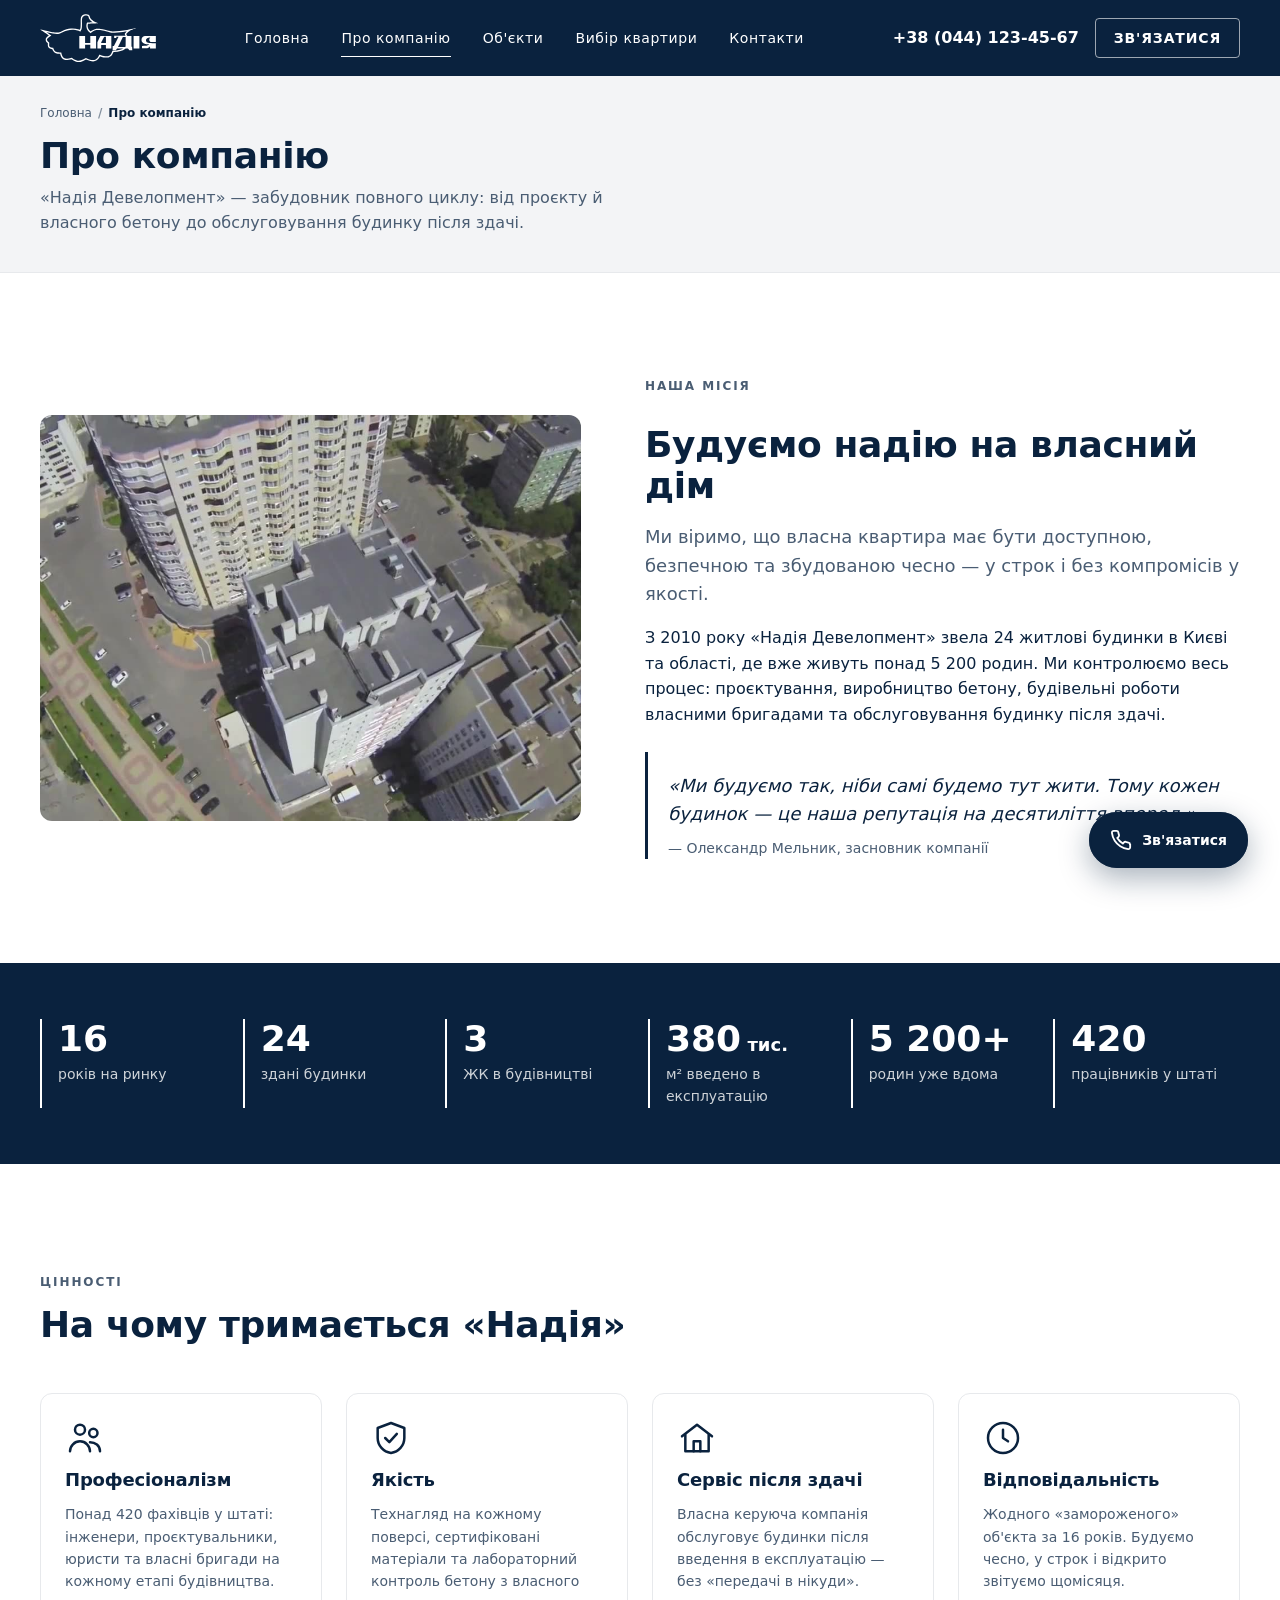
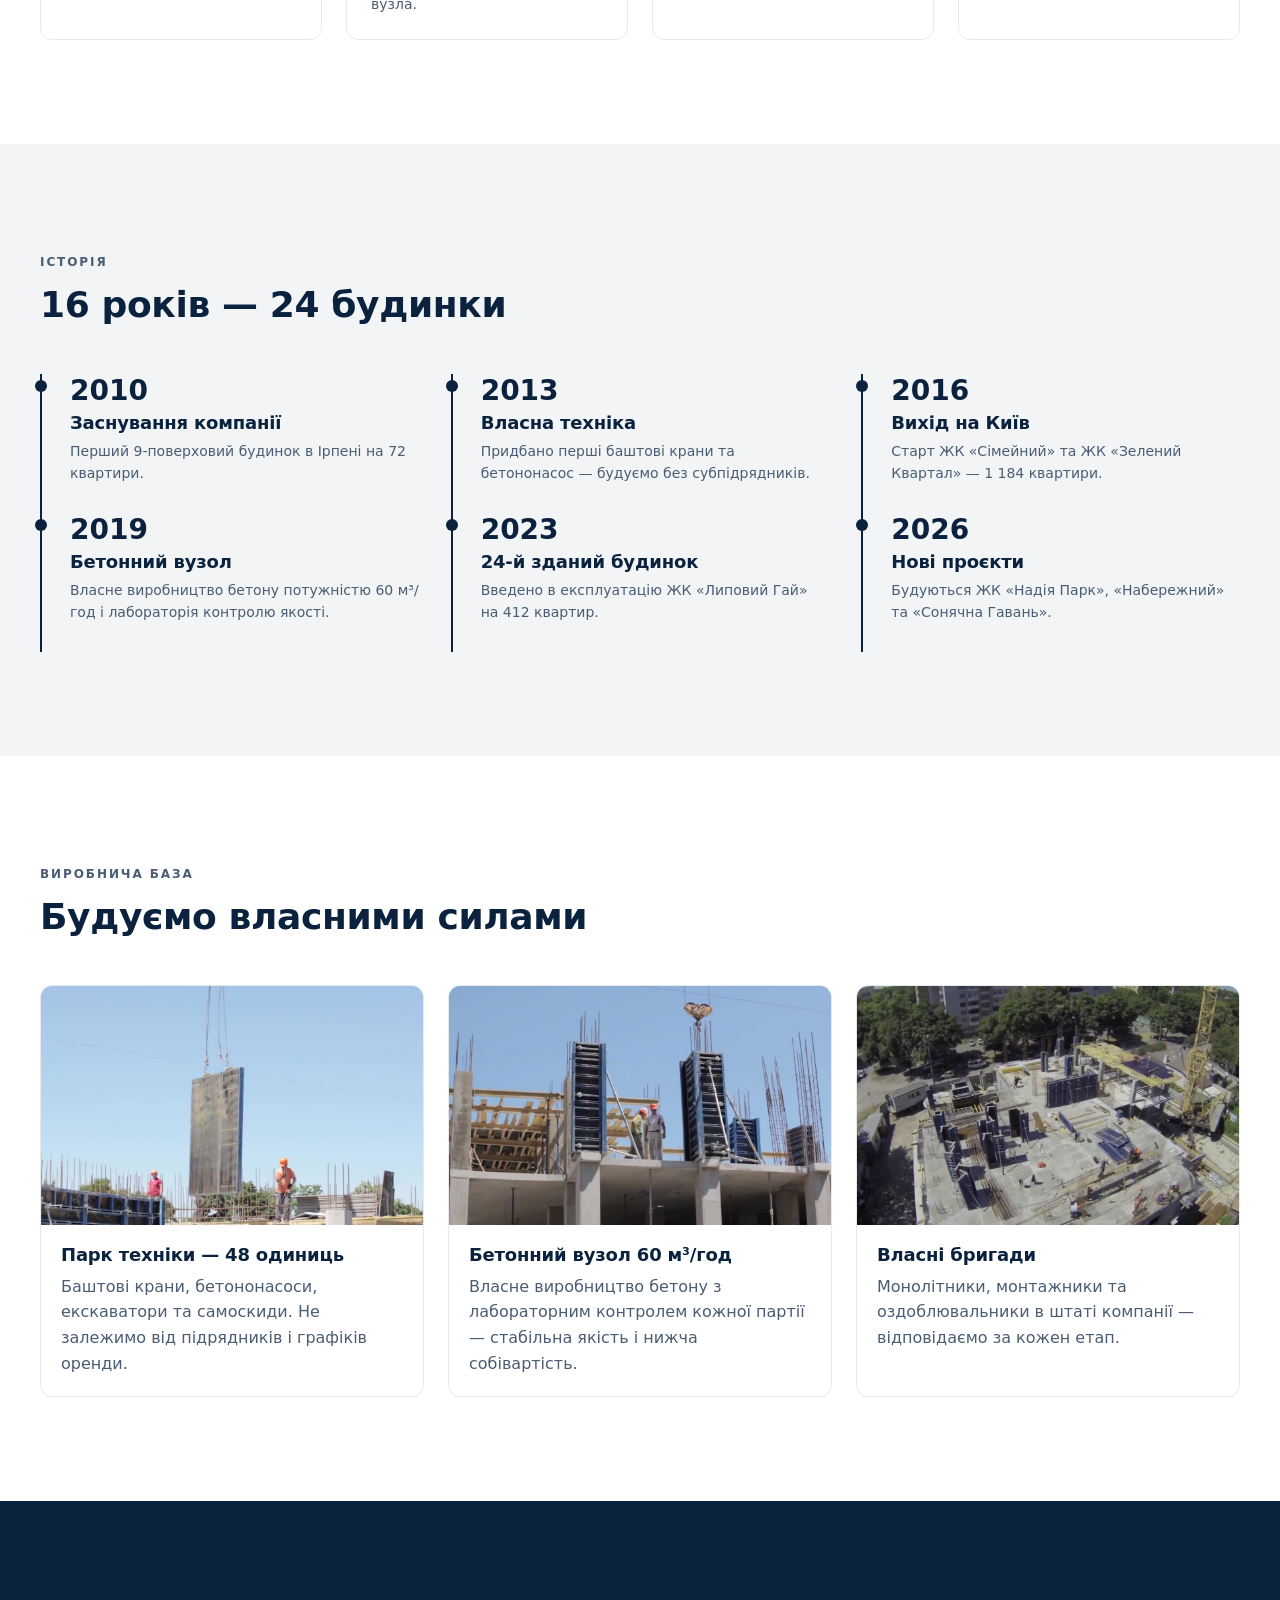
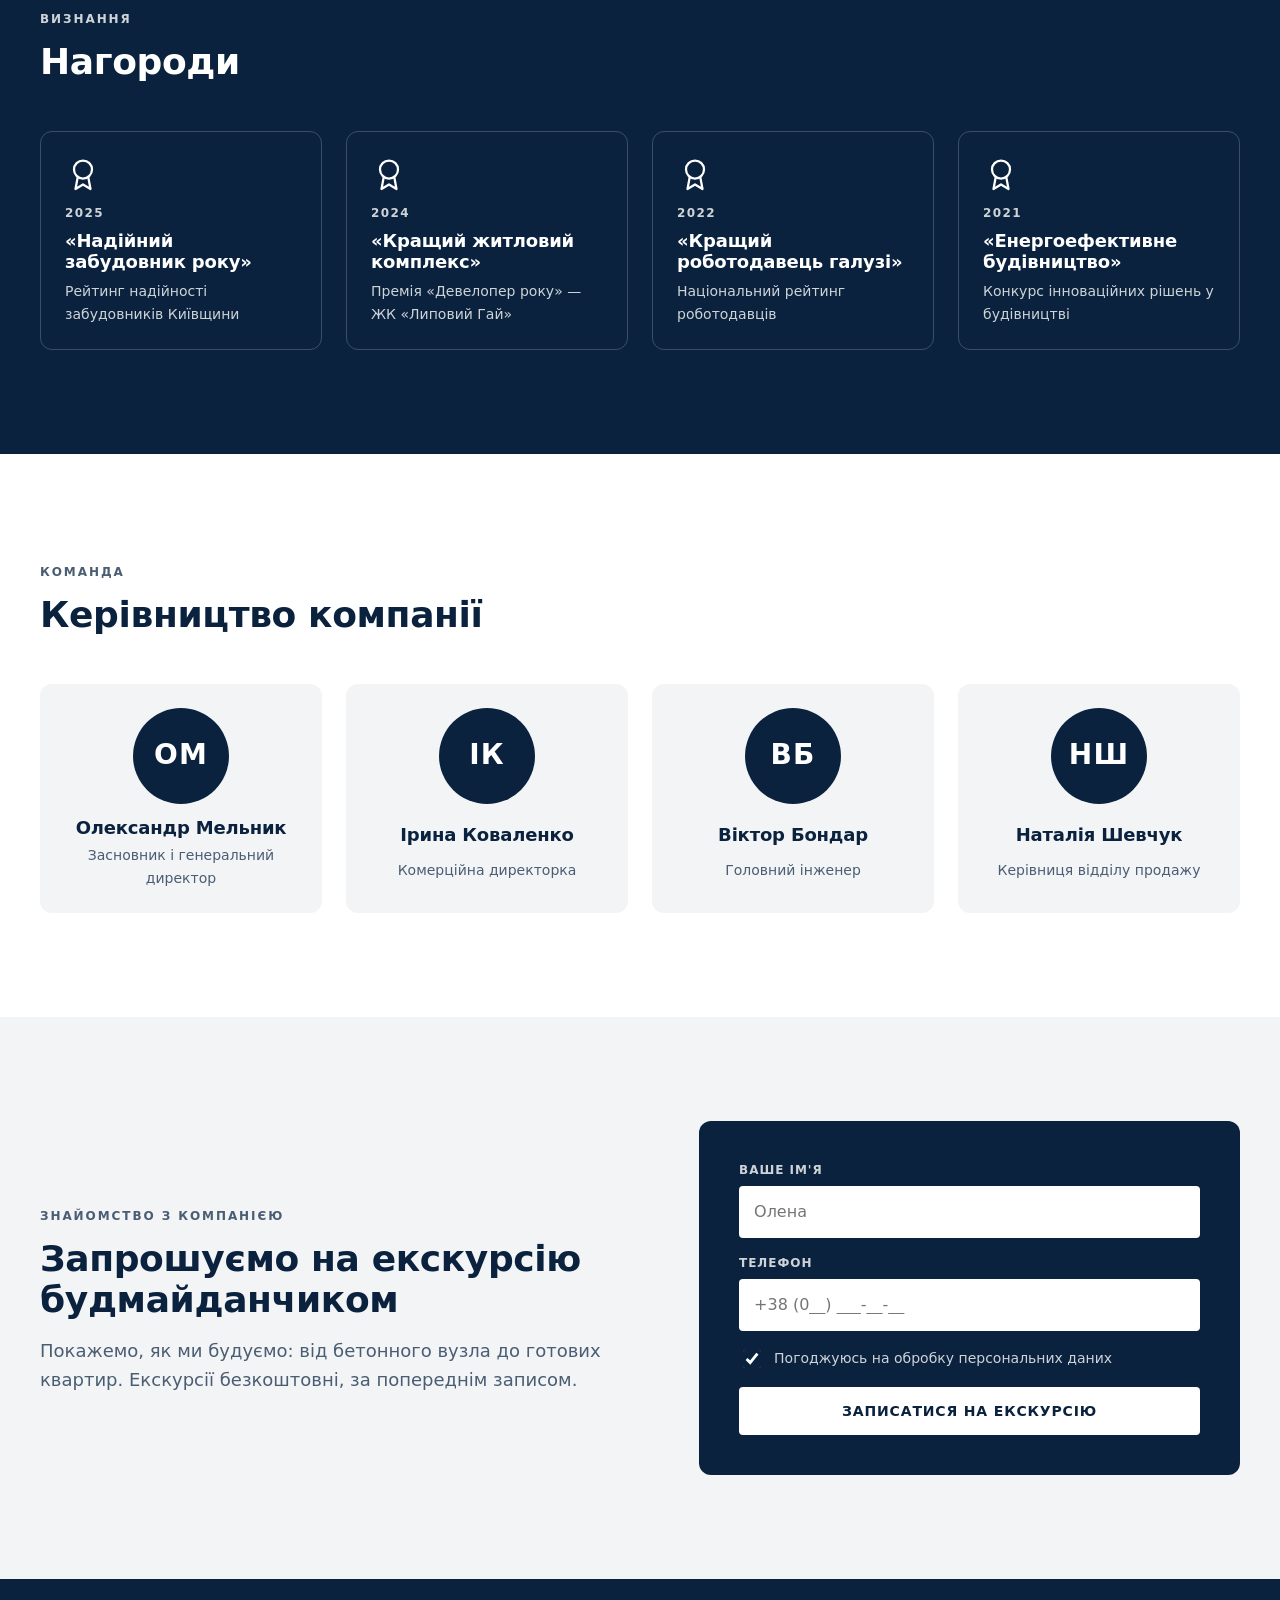
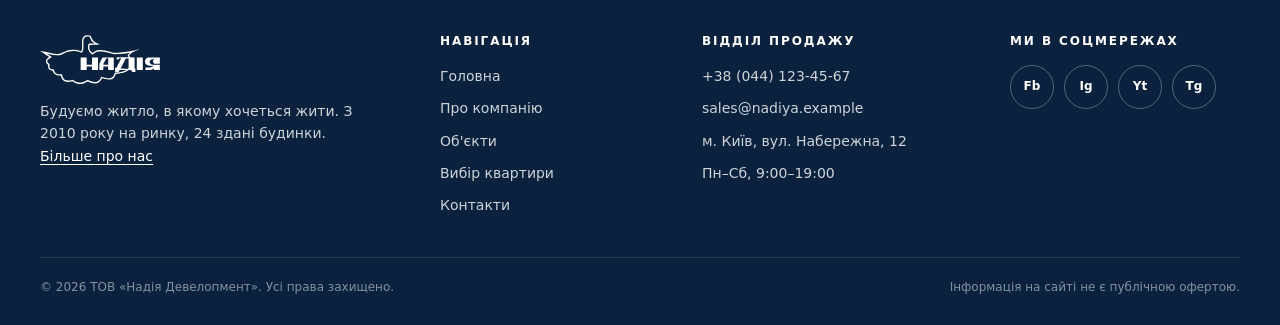
==== html/about.html @ 47cd0670 "Підзадача 1: Сірі компактні шапки сторінок - Шапки внутрішніх сторінок з breadcrumbs: світло-сірий ф" ====
<!DOCTYPE html>
<html lang="uk">
<head>
  <meta charset="UTF-8">
  <meta name="viewport" content="width=device-width, initial-scale=1">
  <title>Про компанію — Надія Девелопмент</title>
  <meta name="description" content="Надія Девелопмент — будівництво житлових комплексів, продаж квартир від забудовника.">
  <meta name="theme-color" content="#0a223e">
  <link rel="icon" href="../assets/icons/favicon.svg" type="image/svg+xml">
  <link rel="stylesheet" href="../css/base.css">
  <link rel="stylesheet" href="../css/components.css">
  <link rel="stylesheet" href="../css/pages.css">
  <script src="../js/main.js" defer></script>
</head>
<body class="page-about">
  <a class="skip-link" href="#main">Перейти до змісту</a>

  <header class="site-header" id="top">
    <div class="container site-header__inner">
      <a class="logo" href="../index.html">
        <img src="../assets/img/logo.svg" alt="Надія — на головну" width="301" height="122">
      </a>

      <nav class="main-nav" id="main-nav" aria-label="Головне меню">
        <ul class="main-nav__list">
          <li><a class="main-nav__link" href="../index.html">Головна</a></li>
          <li><a class="main-nav__link" href="about.html" aria-current="page">Про компанію</a></li>
          <li><a class="main-nav__link" href="properties.html">Об'єкти</a></li>
          <li><a class="main-nav__link" href="apartments.html">Вибір квартири</a></li>
          <li><a class="main-nav__link" href="contacts.html">Контакти</a></li>
        </ul>
        <div class="main-nav__extra">
          <a class="main-nav__phone" href="tel:+380441234567">+38 (044) 123-45-67</a>
          <p class="main-nav__hours">Пн–Сб, 9:00–19:00</p>
          <button class="btn btn--light btn--block" type="button" data-open-contact>Залишити заявку</button>
        </div>
      </nav>

      <div class="site-header__actions">
        <a class="header-phone" href="tel:+380441234567">+38 (044) 123-45-67</a>
        <button class="btn btn--outline-light btn--sm header-cta" type="button" data-open-contact>Зв'язатися</button>
        <button class="burger" type="button" aria-expanded="false" aria-controls="main-nav" aria-label="Відкрити меню">
          <span class="burger__line"></span>
        </button>
      </div>
    </div>
  </header>

  <main id="main">
    <section class="page-head">
      <div class="container">
        <nav class="breadcrumbs" aria-label="Хлібні крихти">
          <ol>
            <li><a href="../index.html">Головна</a></li>
            <li aria-current="page">Про компанію</li>
          </ol>
        </nav>
        <h1>Про компанію</h1>
        <p class="page-head__text">«Надія Девелопмент» — забудовник повного циклу: від проєкту й власного бетону до обслуговування будинку після здачі.</p>
      </div>
    </section>

    <!-- Mission -->
    <section class="section" aria-labelledby="mission-title">
      <div class="container about-intro">
        <figure class="about-intro__media">
          <img src="../assets/img/aerial-tower.jpg" alt="Зданий житловий комплекс компанії з висоти" width="1280" height="720">
        </figure>
        <div class="about-intro__text">
          <span class="eyebrow">Наша місія</span>
          <h2 id="mission-title">Будуємо надію на власний дім</h2>
          <p class="lead">Ми віримо, що власна квартира має бути доступною, безпечною та збудованою чесно — у строк і без компромісів у якості.</p>
          <p>З 2010 року «Надія Девелопмент» звела 24 житлові будинки в Києві та області, де вже живуть понад 5 200 родин. Ми контролюємо весь процес: проєктування, виробництво бетону, будівельні роботи власними бригадами та обслуговування будинку після здачі.</p>
          <blockquote class="about-quote">
            <p>«Ми будуємо так, ніби самі будемо тут жити. Тому кожен будинок — це наша репутація на десятиліття вперед.»</p>
            <footer>— Олександр Мельник, засновник компанії</footer>
          </blockquote>
        </div>
      </div>
    </section>

    <!-- Numbers -->
    <section class="section stats stats--dark on-dark" aria-labelledby="about-stats-title">
      <div class="container">
        <h2 class="visually-hidden" id="about-stats-title">Компанія в цифрах</h2>
        <ul class="stats__list stats__list--6">
          <li class="stats__item"><span class="stats__value">16</span><span class="stats__label">років на ринку</span></li>
          <li class="stats__item"><span class="stats__value">24</span><span class="stats__label">здані будинки</span></li>
          <li class="stats__item"><span class="stats__value">3</span><span class="stats__label">ЖК в будівництві</span></li>
          <li class="stats__item"><span class="stats__value">380<small> тис.</small></span><span class="stats__label">м² введено в експлуатацію</span></li>
          <li class="stats__item"><span class="stats__value">5 200+</span><span class="stats__label">родин уже вдома</span></li>
          <li class="stats__item"><span class="stats__value">420</span><span class="stats__label">працівників у штаті</span></li>
        </ul>
      </div>
    </section>

    <!-- Values -->
    <section class="section" aria-labelledby="values-title">
      <div class="container">
        <div class="section__head">
          <div>
            <span class="eyebrow">Цінності</span>
            <h2 id="values-title">На чому тримається «Надія»</h2>
          </div>
        </div>
        <ul class="grid grid--4">
          <li class="feature">
            <svg class="feature__icon" width="40" height="40" viewBox="0 0 24 24" fill="none" stroke="currentColor" stroke-width="1.5" stroke-linecap="round" stroke-linejoin="round" aria-hidden="true"><circle cx="9" cy="7" r="3"/><circle cx="17" cy="9" r="2.5"/><path d="M3 20c0-3.3 2.7-6 6-6s6 2.7 6 6"/><path d="M15 14.5c3 0 6 1.8 6 5.5"/></svg>
            <h3 class="feature__title">Професіоналізм</h3>
            <p class="feature__text">Понад 420 фахівців у штаті: інженери, проєктувальники, юристи та власні бригади на кожному етапі будівництва.</p>
          </li>
          <li class="feature">
            <svg class="feature__icon" width="40" height="40" viewBox="0 0 24 24" fill="none" stroke="currentColor" stroke-width="1.5" stroke-linecap="round" stroke-linejoin="round" aria-hidden="true"><path d="M12 3l8 3v6c0 4.5-3.4 8.3-8 9-4.6-.7-8-4.5-8-9V6z"/><path d="M8.5 12l2.5 2.5 4.5-5"/></svg>
            <h3 class="feature__title">Якість</h3>
            <p class="feature__text">Технагляд на кожному поверсі, сертифіковані матеріали та лабораторний контроль бетону з власного вузла.</p>
          </li>
          <li class="feature">
            <svg class="feature__icon" width="40" height="40" viewBox="0 0 24 24" fill="none" stroke="currentColor" stroke-width="1.5" stroke-linecap="round" stroke-linejoin="round" aria-hidden="true"><path d="M3 11l9-7 9 7"/><path d="M5 10v10h14V10"/><path d="M10 20v-6h4v6"/></svg>
            <h3 class="feature__title">Сервіс після здачі</h3>
            <p class="feature__text">Власна керуюча компанія обслуговує будинки після введення в експлуатацію — без «передачі в нікуди».</p>
          </li>
          <li class="feature">
            <svg class="feature__icon" width="40" height="40" viewBox="0 0 24 24" fill="none" stroke="currentColor" stroke-width="1.5" stroke-linecap="round" stroke-linejoin="round" aria-hidden="true"><circle cx="12" cy="12" r="9"/><path d="M12 7v5l3 2"/></svg>
            <h3 class="feature__title">Відповідальність</h3>
            <p class="feature__text">Жодного «замороженого» об'єкта за 16 років. Будуємо чесно, у строк і відкрито звітуємо щомісяця.</p>
          </li>
        </ul>
      </div>
    </section>

    <!-- History -->
    <section class="section section--alt" aria-labelledby="history-title">
      <div class="container">
        <div class="section__head">
          <div>
            <span class="eyebrow">Історія</span>
            <h2 id="history-title">16 років — 24 будинки</h2>
          </div>
        </div>
        <ol class="history">
          <li class="history__item">
            <span class="history__year">2010</span>
            <h3 class="history__title">Заснування компанії</h3>
            <p class="history__text">Перший 9-поверховий будинок в Ірпені на 72 квартири.</p>
          </li>
          <li class="history__item">
            <span class="history__year">2013</span>
            <h3 class="history__title">Власна техніка</h3>
            <p class="history__text">Придбано перші баштові крани та бетононасос — будуємо без субпідрядників.</p>
          </li>
          <li class="history__item">
            <span class="history__year">2016</span>
            <h3 class="history__title">Вихід на Київ</h3>
            <p class="history__text">Старт ЖК «Сімейний» та ЖК «Зелений Квартал» — 1 184 квартири.</p>
          </li>
          <li class="history__item">
            <span class="history__year">2019</span>
            <h3 class="history__title">Бетонний вузол</h3>
            <p class="history__text">Власне виробництво бетону потужністю 60 м³/год і лабораторія контролю якості.</p>
          </li>
          <li class="history__item">
            <span class="history__year">2023</span>
            <h3 class="history__title">24-й зданий будинок</h3>
            <p class="history__text">Введено в експлуатацію ЖК «Липовий Гай» на 412 квартир.</p>
          </li>
          <li class="history__item">
            <span class="history__year">2026</span>
            <h3 class="history__title">Нові проєкти</h3>
            <p class="history__text">Будуються ЖК «Надія Парк», «Набережний» та «Сонячна Гавань».</p>
          </li>
        </ol>
      </div>
    </section>

    <!-- Production base -->
    <section class="section" aria-labelledby="base-title">
      <div class="container">
        <div class="section__head">
          <div>
            <span class="eyebrow">Виробнича база</span>
            <h2 id="base-title">Будуємо власними силами</h2>
          </div>
        </div>
        <ul class="base grid grid--3">
          <li class="base__item">
            <img src="../assets/img/crane.jpg" alt="Баштовий кран компанії на будмайданчику" width="1280" height="720" loading="lazy">
            <div class="base__body">
              <h3>Парк техніки — 48 одиниць</h3>
              <p class="muted">Баштові крани, бетононасоси, екскаватори та самоскиди. Не залежимо від підрядників і графіків оренди.</p>
            </div>
          </li>
          <li class="base__item">
            <img src="../assets/img/formwork.jpg" alt="Армування та опалубка колон" width="1280" height="720" loading="lazy">
            <div class="base__body">
              <h3>Бетонний вузол 60 м³/год</h3>
              <p class="muted">Власне виробництво бетону з лабораторним контролем кожної партії — стабільна якість і нижча собівартість.</p>
            </div>
          </li>
          <li class="base__item">
            <img src="../assets/img/site-top.jpg" alt="Монолітні роботи на перекритті" width="1280" height="720" loading="lazy">
            <div class="base__body">
              <h3>Власні бригади</h3>
              <p class="muted">Монолітники, монтажники та оздоблювальники в штаті компанії — відповідаємо за кожен етап.</p>
            </div>
          </li>
        </ul>
      </div>
    </section>

    <!-- Awards -->
    <section class="section section--dark" aria-labelledby="awards-title">
      <div class="container">
        <div class="section__head">
          <div>
            <span class="eyebrow">Визнання</span>
            <h2 id="awards-title">Нагороди</h2>
          </div>
        </div>
        <ul class="awards grid grid--4">
          <li class="award">
            <svg class="award__icon" width="36" height="36" viewBox="0 0 24 24" fill="none" stroke="currentColor" stroke-width="1.5" stroke-linecap="round" stroke-linejoin="round" aria-hidden="true"><circle cx="12" cy="9" r="6"/><path d="M8.5 14L7 22l5-3 5 3-1.5-8"/></svg>
            <span class="award__year">2025</span>
            <h3 class="award__title">«Надійний забудовник року»</h3>
            <p class="award__text">Рейтинг надійності забудовників Київщини</p>
          </li>
          <li class="award">
            <svg class="award__icon" width="36" height="36" viewBox="0 0 24 24" fill="none" stroke="currentColor" stroke-width="1.5" stroke-linecap="round" stroke-linejoin="round" aria-hidden="true"><circle cx="12" cy="9" r="6"/><path d="M8.5 14L7 22l5-3 5 3-1.5-8"/></svg>
            <span class="award__year">2024</span>
            <h3 class="award__title">«Кращий житловий комплекс»</h3>
            <p class="award__text">Премія «Девелопер року» — ЖК «Липовий Гай»</p>
          </li>
          <li class="award">
            <svg class="award__icon" width="36" height="36" viewBox="0 0 24 24" fill="none" stroke="currentColor" stroke-width="1.5" stroke-linecap="round" stroke-linejoin="round" aria-hidden="true"><circle cx="12" cy="9" r="6"/><path d="M8.5 14L7 22l5-3 5 3-1.5-8"/></svg>
            <span class="award__year">2022</span>
            <h3 class="award__title">«Кращий роботодавець галузі»</h3>
            <p class="award__text">Національний рейтинг роботодавців</p>
          </li>
          <li class="award">
            <svg class="award__icon" width="36" height="36" viewBox="0 0 24 24" fill="none" stroke="currentColor" stroke-width="1.5" stroke-linecap="round" stroke-linejoin="round" aria-hidden="true"><circle cx="12" cy="9" r="6"/><path d="M8.5 14L7 22l5-3 5 3-1.5-8"/></svg>
            <span class="award__year">2021</span>
            <h3 class="award__title">«Енергоефективне будівництво»</h3>
            <p class="award__text">Конкурс інноваційних рішень у будівництві</p>
          </li>
        </ul>
      </div>
    </section>

    <!-- Team -->
    <section class="section" aria-labelledby="team-title">
      <div class="container">
        <div class="section__head">
          <div>
            <span class="eyebrow">Команда</span>
            <h2 id="team-title">Керівництво компанії</h2>
          </div>
        </div>
        <ul class="team grid grid--4">
          <li class="person">
            <span class="person__avatar" aria-hidden="true">ОМ</span>
            <h3 class="person__name">Олександр Мельник</h3>
            <p class="person__role">Засновник і генеральний директор</p>
          </li>
          <li class="person">
            <span class="person__avatar" aria-hidden="true">ІК</span>
            <h3 class="person__name">Ірина Коваленко</h3>
            <p class="person__role">Комерційна директорка</p>
          </li>
          <li class="person">
            <span class="person__avatar" aria-hidden="true">ВБ</span>
            <h3 class="person__name">Віктор Бондар</h3>
            <p class="person__role">Головний інженер</p>
          </li>
          <li class="person">
            <span class="person__avatar" aria-hidden="true">НШ</span>
            <h3 class="person__name">Наталія Шевчук</h3>
            <p class="person__role">Керівниця відділу продажу</p>
          </li>
        </ul>
      </div>
    </section>

    <!-- CTA -->
    <section class="section section--alt cta" aria-labelledby="about-cta-title">
      <div class="container cta__inner">
        <div class="cta__text">
          <span class="eyebrow">Знайомство з компанією</span>
          <h2 id="about-cta-title">Запрошуємо на екскурсію будмайданчиком</h2>
          <p class="lead">Покажемо, як ми будуємо: від бетонного вузла до готових квартир. Екскурсії безкоштовні, за попереднім записом.</p>
        </div>
        <div class="cta__form on-dark">
          <form class="form js-contact-form" novalidate>
            <div class="form__field">
              <label class="form__label" for="ab-name">Ваше ім'я</label>
              <input class="form__input" id="ab-name" name="name" type="text" autocomplete="name" required placeholder="Олена">
            </div>
            <div class="form__field">
              <label class="form__label" for="ab-phone">Телефон</label>
              <input class="form__input" id="ab-phone" name="phone" type="tel" autocomplete="tel" required placeholder="+38 (0__) ___-__-__">
            </div>
            <label class="form__check">
              <input type="checkbox" name="agree" required checked>
              <span>Погоджуюсь на обробку персональних даних</span>
            </label>
            <button class="btn btn--light btn--block" type="submit">Записатися на екскурсію</button>
          </form>
          <div class="form-success" hidden>
            <p class="form-success__title">Дякуємо!</p>
            <p class="muted">Менеджер зв'яжеться з вами, щоб узгодити дату екскурсії.</p>
          </div>
        </div>
      </div>
    </section>
  </main>

  <footer class="site-footer">
    <div class="container">
      <div class="site-footer__grid">
        <div class="site-footer__brand">
          <a class="logo logo--footer" href="../index.html">
            <img src="../assets/img/logo.svg" alt="Надія" width="301" height="122" loading="lazy">
          </a>
          <p>Будуємо житло, в якому хочеться жити. З 2010 року на ринку, 24 здані будинки. <a class="site-footer__more" href="about.html">Більше про нас</a></p>
        </div>
        <div>
          <h2 class="site-footer__title">Навігація</h2>
          <ul class="site-footer__list">
            <li><a href="../index.html">Головна</a></li>
            <li><a href="about.html">Про компанію</a></li>
            <li><a href="properties.html">Об'єкти</a></li>
            <li><a href="apartments.html">Вибір квартири</a></li>
            <li><a href="contacts.html">Контакти</a></li>
          </ul>
        </div>
        <div>
          <h2 class="site-footer__title">Відділ продажу</h2>
          <ul class="site-footer__list">
            <li><a href="tel:+380441234567">+38 (044) 123-45-67</a></li>
            <li><a href="mailto:sales@nadiya.example">sales@nadiya.example</a></li>
            <li>м. Київ, вул. Набережна, 12</li>
            <li>Пн–Сб, 9:00–19:00</li>
          </ul>
        </div>
        <div>
          <h2 class="site-footer__title">Ми в соцмережах</h2>
          <ul class="site-footer__social">
            <li><a href="#" aria-label="Facebook">Fb</a></li>
            <li><a href="#" aria-label="Instagram">Ig</a></li>
            <li><a href="#" aria-label="YouTube">Yt</a></li>
            <li><a href="#" aria-label="Telegram">Tg</a></li>
          </ul>
        </div>
      </div>
      <div class="site-footer__bottom">
        <p>© 2026 ТОВ «Надія Девелопмент». Усі права захищено.</p>
        <p>Інформація на сайті не є публічною офертою.</p>
      </div>
    </div>
  </footer>

  <!-- Quick-access contact button (every page) -->
  <button class="fab" type="button" data-open-contact aria-label="Зв'язатися з відділом продажу">
    <svg width="22" height="22" viewBox="0 0 24 24" fill="none" stroke="currentColor" stroke-width="2" aria-hidden="true"><path d="M22 16.9v3a2 2 0 0 1-2.2 2 19.8 19.8 0 0 1-8.6-3.1 19.5 19.5 0 0 1-6-6A19.8 19.8 0 0 1 2.1 4.2 2 2 0 0 1 4.1 2h3a2 2 0 0 1 2 1.7c.1.9.4 1.8.7 2.7a2 2 0 0 1-.5 2.1L8 9.8a16 16 0 0 0 6 6l1.3-1.3a2 2 0 0 1 2.1-.4c.9.3 1.8.6 2.7.7a2 2 0 0 1 1.7 2z"/></svg>
    <span class="fab__label">Зв'язатися</span>
  </button>

  <!-- Contact modal -->
  <div class="modal" id="contact-modal" role="dialog" aria-modal="true" aria-labelledby="contact-modal-title" hidden>
    <div class="modal__backdrop" data-close-modal></div>
    <div class="modal__dialog">
      <button class="modal__close" type="button" data-close-modal aria-label="Закрити">×</button>
      <span class="eyebrow">Відділ продажу</span>
      <h2 class="modal__title" id="contact-modal-title">Залиште заявку</h2>
      <p class="muted modal__text">Менеджер зателефонує протягом 15 хвилин у робочий час і відповість на всі запитання.</p>
      <form class="form js-contact-form" novalidate>
        <fieldset class="filters__group request-types">
          <legend class="form__label">Тип звернення</legend>
          <div class="chips">
            <label class="chip-check"><input type="radio" name="type" value="consultation" checked><span>Консультація в офісі</span></label>
            <label class="chip-check"><input type="radio" name="type" value="callback"><span>Зворотний дзвінок</span></label>
            <label class="chip-check"><input type="radio" name="type" value="booking"><span>Бронювання</span></label>
            <label class="chip-check"><input type="radio" name="type" value="viewing"><span>Перегляд об'єкта</span></label>
            <label class="chip-check"><input type="radio" name="type" value="online"><span>Онлайн-консультація</span></label>
            <label class="chip-check"><input type="radio" name="type" value="availability"><span>Уточнити наявність</span></label>
          </div>
        </fieldset>
        <div class="form__field">
          <label class="form__label" for="cm-name">Ваше ім'я</label>
          <input class="form__input" id="cm-name" name="name" type="text" autocomplete="name" required placeholder="Олена">
        </div>
        <div class="form__field">
          <label class="form__label" for="cm-phone">Телефон</label>
          <input class="form__input" id="cm-phone" name="phone" type="tel" autocomplete="tel" required placeholder="+38 (0__) ___-__-__">
        </div>
        <div class="form__field">
          <label class="form__label" for="cm-project">Житловий комплекс</label>
          <select class="form__input" id="cm-project" name="project">
            <option value="">Ще не визначився</option>
            <option>ЖК «Надія Парк»</option>
            <option>ЖК «Набережний»</option>
            <option>ЖК «Сонячна Гавань»</option>
          </select>
        </div>
        <div class="form__field">
          <label class="form__label" for="cm-message">Коментар</label>
          <textarea class="form__input" id="cm-message" name="message" rows="3" placeholder="Наприклад: цікавить 2-кімнатна до 3 млн грн"></textarea>
        </div>
        <label class="form__check">
          <input type="checkbox" name="agree" required checked>
          <span>Погоджуюсь на обробку персональних даних</span>
        </label>
        <button class="btn btn--primary btn--block" type="submit">Надіслати заявку</button>
      </form>
      <div class="form-success" hidden>
        <p class="form-success__title">Дякуємо!</p>
        <p class="muted">Заявку отримано. Ми зателефонуємо найближчим часом.</p>
      </div>
    </div>
  </div>
</body>
</html>
---- css/base.css ----
/* ==========================================================================
   Base: design tokens, reset, typography, layout helpers (mobile-first)
   ========================================================================== */

:root {
  /* Brand palette */
  --navy: #0a223e;
  --navy-90: #1c3450;
  --navy-70: #4a5d73;
  --navy-50: #84919f;
  --navy-20: #ced3d8;
  --navy-10: #e7e9ec;
  --navy-05: #f3f4f6;
  --white: #ffffff;

  /* Semantic */
  --bg: var(--white);
  --bg-alt: var(--navy-05);
  --text: var(--navy);
  --text-muted: var(--navy-70);
  --border: var(--navy-20);
  --overlay: rgba(10, 34, 62, 0.62);

  /* Apartment statuses (shades of navy + grey) */
  --status-free: var(--navy);
  --status-reserved: var(--navy-50);
  --status-sold: var(--navy-10);

  /* Typography */
  --font: system-ui, -apple-system, "Segoe UI", Roboto, "Helvetica Neue", Arial, sans-serif;
  --fs-xs: 0.75rem;
  --fs-sm: 0.875rem;
  --fs-base: 1rem;
  --fs-lg: 1.125rem;
  --fs-h3: 1.25rem;
  --fs-h2: 1.75rem;
  --fs-h1: 2.25rem;

  /* Spacing & shape */
  --gutter: 16px;
  --container: 1200px;
  --section-y: 56px;
  --radius: 4px;
  --radius-lg: 12px;
  --shadow: 0 8px 24px rgba(10, 34, 62, 0.12);
  --header-h: 64px;
  --transition: 0.25s ease;
}

@media (min-width: 768px) {
  :root {
    --gutter: 32px;
    --section-y: 80px;
    --fs-h2: 2.25rem;
    --fs-h1: 3rem;
    --header-h: 76px;
  }
}

@media (min-width: 1200px) {
  :root {
    --section-y: 104px;
    --fs-h1: 3.75rem;
  }
}

/* Reset ------------------------------------------------------------------ */
*,
*::before,
*::after {
  box-sizing: border-box;
}

html {
  -webkit-text-size-adjust: 100%;
  scroll-behavior: smooth;
  scroll-padding-top: var(--header-h);
}

body {
  margin: 0;
  min-height: 100vh;
  font-family: var(--font);
  font-size: var(--fs-base);
  line-height: 1.6;
  color: var(--text);
  background: var(--bg);
  overflow-x: hidden;
}

body.is-locked {
  overflow: hidden;
}

h1, h2, h3, h4, p, ul, ol, figure, dl, dd {
  margin: 0;
}

ul[class],
ol[class] {
  list-style: none;
  padding: 0;
}

img, video, svg {
  display: block;
  max-width: 100%;
}

img {
  height: auto;
}

a {
  color: inherit;
  text-decoration: none;
}

button,
input,
select,
textarea {
  font: inherit;
  color: inherit;
}

button {
  cursor: pointer;
  background: none;
  border: 0;
  padding: 0;
}

:focus-visible {
  outline: 2px solid var(--navy);
  outline-offset: 3px;
}

.on-dark :focus-visible,
.site-header :focus-visible,
.site-footer :focus-visible {
  outline-color: var(--white);
}

/* Typography --------------------------------------------------------------- */
h1, h2, h3, h4 {
  line-height: 1.15;
  font-weight: 700;
  letter-spacing: -0.01em;
}

h1 { font-size: var(--fs-h1); }
h2 { font-size: var(--fs-h2); }
h3 { font-size: var(--fs-h3); }

.eyebrow {
  display: inline-block;
  font-size: var(--fs-xs);
  font-weight: 600;
  letter-spacing: 0.16em;
  text-transform: uppercase;
  color: var(--text-muted);
  margin-bottom: 12px;
}

.on-dark .eyebrow,
.section--dark .eyebrow {
  color: var(--navy-20);
}

.lead {
  font-size: var(--fs-lg);
  color: var(--text-muted);
}

.muted {
  color: var(--text-muted);
}

/* Layout helpers ----------------------------------------------------------- */
.container {
  width: 100%;
  max-width: calc(var(--container) + var(--gutter) * 2);
  margin-inline: auto;
  padding-inline: var(--gutter);
}

.section {
  padding-block: var(--section-y);
}

.section--alt {
  background: var(--bg-alt);
}

.section--dark,
.on-dark {
  background: var(--navy);
  color: var(--white);
}

.section__head {
  display: flex;
  flex-direction: column;
  align-items: flex-start;
  gap: 12px;
  margin-bottom: 32px;
}

@media (min-width: 768px) {
  .section__head {
    flex-direction: row;
    align-items: flex-end;
    justify-content: space-between;
    margin-bottom: 48px;
  }
}

.grid {
  display: grid;
  gap: 24px;
}

@media (min-width: 768px) {
  .grid--2 { grid-template-columns: repeat(2, 1fr); }
  .grid--3 { grid-template-columns: repeat(2, 1fr); }
  .grid--4 { grid-template-columns: repeat(2, 1fr); }
}

@media (min-width: 1200px) {
  .grid--3 { grid-template-columns: repeat(3, 1fr); }
  .grid--4 { grid-template-columns: repeat(4, 1fr); }
}

.visually-hidden {
  position: absolute !important;
  width: 1px;
  height: 1px;
  margin: -1px;
  padding: 0;
  overflow: hidden;
  clip: rect(0 0 0 0);
  white-space: nowrap;
  border: 0;
}

.skip-link {
  position: absolute;
  left: 8px;
  top: -48px;
  z-index: 200;
  padding: 8px 16px;
  background: var(--white);
  color: var(--navy);
  font-weight: 600;
  transition: top var(--transition);
}

.skip-link:focus {
  top: 8px;
}

[hidden] {
  display: none !important;
}

@media (prefers-reduced-motion: reduce) {
  html { scroll-behavior: auto; }
  *, *::before, *::after {
    transition-duration: 0.01ms !important;
    animation-duration: 0.01ms !important;
  }
}
---- css/components.css ----
/* ==========================================================================
   Components: buttons, header, navigation, footer
   ========================================================================== */

/* Buttons ------------------------------------------------------------------ */
.btn {
  display: inline-flex;
  align-items: center;
  justify-content: center;
  gap: 8px;
  min-height: 48px;
  padding: 12px 28px;
  border: 1px solid transparent;
  border-radius: var(--radius);
  font-size: var(--fs-sm);
  font-weight: 600;
  letter-spacing: 0.06em;
  text-transform: uppercase;
  text-align: center;
  transition: background var(--transition), color var(--transition), border-color var(--transition);
}

.btn--primary {
  background: var(--navy);
  color: var(--white);
}

.btn--primary:hover {
  background: var(--navy-90);
}

.btn--outline {
  border-color: var(--navy);
  color: var(--navy);
}

.btn--outline:hover {
  background: var(--navy);
  color: var(--white);
}

.btn--light {
  background: var(--white);
  color: var(--navy);
}

.btn--light:hover {
  background: var(--navy-10);
}

.btn--outline-light {
  border-color: rgba(255, 255, 255, 0.6);
  color: var(--white);
}

.btn--outline-light:hover {
  background: var(--white);
  color: var(--navy);
}

.btn--sm {
  min-height: 40px;
  padding: 8px 18px;
}

.btn--block {
  width: 100%;
}

.link-arrow {
  display: inline-flex;
  align-items: center;
  gap: 8px;
  font-weight: 600;
  font-size: var(--fs-sm);
  letter-spacing: 0.06em;
  text-transform: uppercase;
  border-bottom: 1px solid currentColor;
  padding-bottom: 2px;
}

.link-arrow::after {
  content: "→";
  transition: transform var(--transition);
}

.link-arrow:hover::after {
  transform: translateX(4px);
}

/* Header ------------------------------------------------------------------- */
.site-header {
  position: sticky;
  top: 0;
  z-index: 50;
  background: var(--navy);
  color: var(--white);
  transition: background var(--transition), box-shadow var(--transition);
}

.site-header.is-scrolled {
  box-shadow: 0 4px 20px rgba(0, 0, 0, 0.25);
}

/* Transparent header over the home hero video */
.page-home .site-header {
  position: fixed;
  left: 0;
  right: 0;
  background: linear-gradient(to bottom, rgba(10, 34, 62, 0.7), rgba(10, 34, 62, 0));
}

.page-home .site-header.is-scrolled,
.page-home .site-header.is-open {
  background: var(--navy);
}

.site-header__inner {
  display: flex;
  align-items: center;
  justify-content: space-between;
  gap: 16px;
  height: var(--header-h);
}

.logo {
  flex-shrink: 0;
  position: relative;
  z-index: 2;
}

.logo img {
  width: 96px;
  height: auto;
}

@media (min-width: 768px) {
  .logo img { width: 116px; }
}

.site-header__actions {
  display: flex;
  align-items: center;
  gap: 16px;
  position: relative;
  z-index: 2;
}

.header-phone,
.header-cta {
  display: none;
}

@media (min-width: 768px) {
  .header-cta { display: inline-flex; }
}

@media (min-width: 1200px) {
  .header-phone {
    display: inline;
    font-weight: 600;
    white-space: nowrap;
  }
}

/* Burger */
.burger {
  display: flex;
  align-items: center;
  justify-content: center;
  width: 44px;
  height: 44px;
  margin-right: -10px;
}

.burger__line,
.burger__line::before,
.burger__line::after {
  display: block;
  width: 24px;
  height: 2px;
  background: var(--white);
  transition: transform var(--transition), background var(--transition);
}

.burger__line {
  position: relative;
}

.burger__line::before,
.burger__line::after {
  content: "";
  position: absolute;
  left: 0;
}

.burger__line::before { top: -7px; }
.burger__line::after { top: 7px; }

.burger[aria-expanded="true"] .burger__line {
  background: transparent;
}

.burger[aria-expanded="true"] .burger__line::before {
  transform: translateY(7px) rotate(45deg);
}

.burger[aria-expanded="true"] .burger__line::after {
  transform: translateY(-7px) rotate(-45deg);
}

/* Navigation: mobile full-screen panel */
.main-nav {
  position: fixed;
  inset: 0;
  z-index: 1;
  display: flex;
  flex-direction: column;
  justify-content: space-between;
  gap: 32px;
  padding: calc(var(--header-h) + 24px) var(--gutter) 32px;
  background: var(--navy);
  overflow-y: auto;
  opacity: 0;
  visibility: hidden;
  transform: translateY(-12px);
  transition: opacity var(--transition), transform var(--transition), visibility var(--transition);
}

.main-nav.is-open {
  opacity: 1;
  visibility: visible;
  transform: none;
}

.main-nav__list {
  display: flex;
  flex-direction: column;
}

.main-nav__link {
  display: block;
  padding: 14px 0;
  font-size: 1.5rem;
  font-weight: 600;
  border-bottom: 1px solid rgba(255, 255, 255, 0.12);
}

.main-nav__link[aria-current="page"] {
  color: var(--navy-20);
}

.main-nav__extra {
  display: flex;
  flex-direction: column;
  gap: 8px;
}

.main-nav__phone {
  font-size: 1.25rem;
  font-weight: 700;
}

.main-nav__hours {
  color: var(--navy-20);
  font-size: var(--fs-sm);
  margin-bottom: 16px;
}

/* Navigation: desktop inline */
@media (min-width: 1024px) {
  .burger { display: none; }

  .main-nav {
    position: static;
    flex-direction: row;
    padding: 0;
    background: none;
    opacity: 1;
    visibility: visible;
    transform: none;
    overflow: visible;
  }

  .main-nav__list {
    flex-direction: row;
    gap: 32px;
  }

  .main-nav__link {
    position: relative;
    padding: 8px 0;
    font-size: var(--fs-sm);
    font-weight: 500;
    letter-spacing: 0.04em;
    border: 0;
  }

  .main-nav__link::after {
    content: "";
    position: absolute;
    left: 0;
    right: 0;
    bottom: 0;
    height: 1px;
    background: currentColor;
    transform: scaleX(0);
    transition: transform var(--transition);
  }

  .main-nav__link:hover::after,
  .main-nav__link[aria-current="page"]::after {
    transform: scaleX(1);
  }

  .main-nav__link[aria-current="page"] {
    color: var(--white);
  }

  .main-nav__extra { display: none; }
}

/* Footer ------------------------------------------------------------------- */
.site-footer {
  background: var(--navy);
  color: var(--navy-20);
  font-size: var(--fs-sm);
  padding-top: 56px;
}

.site-footer__grid {
  display: grid;
  gap: 32px;
  padding-bottom: 40px;
}

@media (min-width: 768px) {
  .site-footer__grid { grid-template-columns: repeat(2, 1fr); }
}

@media (min-width: 1200px) {
  .site-footer__grid { grid-template-columns: 1.6fr 1fr 1.2fr 1fr; }
}

.site-footer__brand p {
  max-width: 320px;
  margin-top: 16px;
}

.logo--footer img {
  width: 120px;
}

.site-footer__title {
  margin-bottom: 16px;
  color: var(--white);
  font-size: var(--fs-xs);
  letter-spacing: 0.16em;
  text-transform: uppercase;
}

.site-footer__list {
  display: grid;
  gap: 10px;
}

.site-footer__list a:hover {
  color: var(--white);
}

.site-footer__social {
  display: flex;
  gap: 10px;
}

.site-footer__social a {
  display: flex;
  align-items: center;
  justify-content: center;
  width: 44px;
  height: 44px;
  border: 1px solid rgba(255, 255, 255, 0.3);
  border-radius: 50%;
  color: var(--white);
  font-weight: 600;
  font-size: var(--fs-xs);
  transition: background var(--transition), color var(--transition);
}

.site-footer__social a:hover {
  background: var(--white);
  color: var(--navy);
}

.site-footer__bottom {
  display: flex;
  flex-direction: column;
  gap: 4px;
  padding: 20px 0 96px; /* room for the floating contact button */
  border-top: 1px solid rgba(255, 255, 255, 0.12);
  font-size: var(--fs-xs);
  color: var(--navy-50);
}

@media (min-width: 768px) {
  .site-footer__bottom {
    flex-direction: row;
    justify-content: space-between;
    padding-bottom: 28px;
  }
}

/* Floating contact button (quick access from any point) -------------------- */
.fab {
  position: fixed;
  right: 16px;
  bottom: 16px;
  z-index: 40;
  display: inline-flex;
  align-items: center;
  gap: 10px;
  height: 56px;
  padding: 0 20px;
  border: 1px solid rgba(255, 255, 255, 0.25);
  border-radius: 28px;
  background: var(--navy);
  color: var(--white);
  font-size: var(--fs-sm);
  font-weight: 600;
  box-shadow: 0 10px 30px rgba(10, 34, 62, 0.35);
  transition: transform var(--transition), background var(--transition);
}

.fab:hover {
  transform: translateY(-2px);
  background: var(--navy-90);
}

.fab::before {
  content: "";
  position: absolute;
  inset: -1px;
  border-radius: inherit;
  border: 2px solid var(--navy);
  animation: fab-pulse 2.4s ease-out infinite;
  pointer-events: none;
}

@keyframes fab-pulse {
  0% { transform: scale(1); opacity: 0.6; }
  100% { transform: scale(1.25); opacity: 0; }
}

@media (min-width: 768px) {
  .fab { right: 32px; bottom: 32px; }
}

/* Modal -------------------------------------------------------------------- */
.modal {
  position: fixed;
  inset: 0;
  z-index: 100;
  display: flex;
  align-items: flex-end;
  justify-content: center;
}

@media (min-width: 768px) {
  .modal { align-items: center; padding: 24px; }
}

.modal__backdrop {
  position: absolute;
  inset: 0;
  background: rgba(10, 34, 62, 0.7);
  animation: fade-in 0.2s ease;
}

.modal__dialog {
  position: relative;
  width: 100%;
  max-width: 480px;
  max-height: 92vh;
  overflow-y: auto;
  padding: 32px var(--gutter) 24px;
  background: var(--white);
  border-radius: var(--radius-lg) var(--radius-lg) 0 0;
  animation: slide-up 0.25s ease;
}

.modal__dialog--wide {
  max-width: 760px;
}

@media (min-width: 768px) {
  .modal__dialog {
    padding: 40px;
    border-radius: var(--radius-lg);
  }
}

.modal__close {
  position: absolute;
  top: 8px;
  right: 8px;
  width: 44px;
  height: 44px;
  font-size: 28px;
  line-height: 1;
  color: var(--navy-70);
}

.modal__close:hover {
  color: var(--navy);
}

.modal__title {
  margin-bottom: 8px;
}

.modal__text {
  margin-bottom: 24px;
}

@keyframes fade-in {
  from { opacity: 0; }
}

@keyframes slide-up {
  from { transform: translateY(24px); opacity: 0; }
}

/* Forms -------------------------------------------------------------------- */
.form {
  display: grid;
  gap: 16px;
}

.form__field {
  display: grid;
  gap: 6px;
}

.form__label {
  font-size: var(--fs-xs);
  font-weight: 600;
  letter-spacing: 0.08em;
  text-transform: uppercase;
  color: var(--text-muted);
}

.form__input {
  width: 100%;
  min-height: 48px;
  padding: 12px 14px;
  border: 1px solid var(--border);
  border-radius: var(--radius);
  background: var(--white);
  color: var(--navy);
  transition: border-color var(--transition);
}

.form__input:focus {
  outline: none;
  border-color: var(--navy);
  box-shadow: 0 0 0 3px var(--navy-10);
}

.form__input.is-invalid {
  border-color: #b3261e;
}

textarea.form__input {
  resize: vertical;
}

select.form__input {
  appearance: none;
  padding-right: 40px;
  background-image: url("data:image/svg+xml,%3Csvg xmlns='http://www.w3.org/2000/svg' width='12' height='8' viewBox='0 0 12 8'%3E%3Cpath d='M1 1l5 5 5-5' fill='none' stroke='%230a223e' stroke-width='2'/%3E%3C/svg%3E");
  background-repeat: no-repeat;
  background-position: right 14px center;
}

.form__check {
  display: flex;
  align-items: flex-start;
  gap: 10px;
  font-size: var(--fs-sm);
  color: var(--text-muted);
  cursor: pointer;
}

.form__check input {
  width: 18px;
  height: 18px;
  margin-top: 3px;
  accent-color: var(--navy);
  flex-shrink: 0;
}

.form-success {
  padding: 32px 0 8px;
  text-align: center;
}

.form-success__title {
  font-size: var(--fs-h2);
  font-weight: 700;
  margin-bottom: 8px;
}

.form-success::before {
  content: "✓";
  display: flex;
  align-items: center;
  justify-content: center;
  width: 64px;
  height: 64px;
  margin: 0 auto 16px;
  border-radius: 50%;
  background: var(--navy);
  color: var(--white);
  font-size: 28px;
}

/* Dark variant (form on navy background) */
.on-dark .form__label,
.on-dark .form__check { color: var(--navy-20); }
.on-dark .form__input { border-color: transparent; }
.on-dark .form-success .muted { color: var(--navy-20); }
.on-dark .form-success::before { background: var(--white); color: var(--navy); }

/* Badge -------------------------------------------------------------------- */
.badge {
  display: inline-block;
  padding: 6px 12px;
  border-radius: var(--radius);
  background: var(--white);
  color: var(--navy);
  font-size: var(--fs-xs);
  font-weight: 600;
  letter-spacing: 0.04em;
}

.badge--dark {
  background: var(--navy);
  color: var(--white);
}

/* Stretched link: makes the whole card clickable */
.stretched-link::after {
  content: "";
  position: absolute;
  inset: 0;
  z-index: 1;
}

/* Project card ------------------------------------------------------------- */
.project-card {
  position: relative;
  display: flex;
  flex-direction: column;
  background: var(--white);
  border-radius: var(--radius-lg);
  overflow: hidden;
  box-shadow: 0 1px 2px rgba(10, 34, 62, 0.06);
  transition: box-shadow var(--transition), transform var(--transition);
}

.project-card:hover {
  box-shadow: var(--shadow);
  transform: translateY(-4px);
}

.project-card:focus-within {
  box-shadow: 0 0 0 2px var(--navy);
}

.project-card__media {
  position: relative;
  aspect-ratio: 4 / 3;
  overflow: hidden;
  background: var(--navy-10);
}

.project-card__media img {
  width: 100%;
  height: 100%;
  object-fit: cover;
  transition: transform 0.6s ease;
}

.project-card:hover .project-card__media img {
  transform: scale(1.05);
}

.project-card__media .badge {
  position: absolute;
  top: 16px;
  left: 16px;
}

.project-card--archive .project-card__media img {
  filter: grayscale(0.5);
}

.project-card__body {
  display: flex;
  flex-direction: column;
  gap: 12px;
  flex: 1;
  padding: 20px 20px 24px;
}

.project-card__location {
  font-size: var(--fs-sm);
  color: var(--text-muted);
}

.project-card__title {
  font-size: var(--fs-h3);
}

.project-card__title a:focus-visible {
  outline: none;
}

.project-card__facts {
  display: grid;
  grid-template-columns: repeat(3, auto);
  justify-content: space-between;
  gap: 12px;
  padding-top: 12px;
  border-top: 1px solid var(--navy-10);
}

.project-card__facts dt {
  font-size: var(--fs-xs);
  color: var(--text-muted);
}

.project-card__facts dd {
  font-weight: 600;
  font-size: var(--fs-sm);
}

/* Progress bar ------------------------------------------------------------- */
.progress {
  display: grid;
  gap: 6px;
  margin-top: auto;
}

.progress__label {
  display: flex;
  justify-content: space-between;
  font-size: var(--fs-xs);
  font-weight: 600;
  letter-spacing: 0.06em;
  text-transform: uppercase;
  color: var(--text-muted);
}

.progress__track {
  display: block;
  height: 4px;
  background: var(--navy-10);
  border-radius: 2px;
  overflow: hidden;
}

.progress__bar {
  display: block;
  height: 100%;
  background: var(--navy);
}

.on-dark .progress__track { background: rgba(255, 255, 255, 0.2); }
.on-dark .progress__bar { background: var(--white); }
.on-dark .progress__label { color: var(--navy-20); }

/* Feature (advantage) ------------------------------------------------------ */
.feature {
  display: flex;
  flex-direction: column;
  gap: 12px;
  padding: 24px;
  border: 1px solid var(--navy-10);
  border-radius: var(--radius-lg);
}

.feature__icon {
  color: var(--navy);
}

.feature__title {
  font-size: var(--fs-lg);
}

.feature__text {
  font-size: var(--fs-sm);
  color: var(--text-muted);
}

/* Page head (inner pages) -------------------------------------------------- */
.page-head {
  padding: 20px 0 24px;
  background: var(--bg-alt);
  border-bottom: 1px solid var(--navy-10);
}

@media (min-width: 768px) {
  .page-head { padding: 28px 0 36px; }
}

.page-head h1 {
  margin-bottom: 8px;
  font-size: 1.75rem;
}

@media (min-width: 768px) {
  .page-head h1 { font-size: 2.25rem; }
}

.page-head__text {
  max-width: 640px;
  color: var(--text-muted);
  font-size: var(--fs-base);
}

.breadcrumbs {
  margin-bottom: 12px;
  font-size: var(--fs-xs);
  color: var(--text-muted);
}

.breadcrumbs ol {
  display: flex;
  flex-wrap: wrap;
  gap: 6px;
  margin: 0;
  padding: 0;
  list-style: none;
}

.breadcrumbs li + li::before {
  content: "/";
  margin-right: 6px;
  color: var(--navy-50);
}

.breadcrumbs [aria-current="page"] {
  color: var(--navy);
  font-weight: 600;
}

.breadcrumbs a:hover {
  color: var(--navy);
  text-decoration: underline;
}

/* Tabs --------------------------------------------------------------------- */
.tabs__list {
  display: flex;
  gap: 8px;
  margin: 0 calc(var(--gutter) * -1) 28px;
  padding: 0 var(--gutter) 4px;
  overflow-x: auto;
  scrollbar-width: none;
}

.tabs__list::-webkit-scrollbar {
  display: none;
}

.tabs__tab {
  display: inline-flex;
  align-items: center;
  gap: 8px;
  flex-shrink: 0;
  min-height: 44px;
  padding: 10px 18px;
  border: 1px solid var(--border);
  border-radius: 22px;
  background: var(--white);
  font-size: var(--fs-sm);
  font-weight: 600;
  white-space: nowrap;
  transition: background var(--transition), color var(--transition), border-color var(--transition);
}

.tabs__tab:hover {
  border-color: var(--navy);
}

.tabs__tab[aria-selected="true"] {
  background: var(--navy);
  border-color: var(--navy);
  color: var(--white);
}

.tabs__count {
  display: inline-flex;
  align-items: center;
  justify-content: center;
  min-width: 22px;
  height: 22px;
  padding: 0 6px;
  border-radius: 11px;
  background: var(--navy-10);
  color: var(--navy);
  font-size: var(--fs-xs);
}

.tabs__panel:focus-visible {
  outline-offset: 8px;
}

/* Chips (toggle buttons) --------------------------------------------------- */
.chips {
  display: flex;
  flex-wrap: wrap;
  gap: 8px;
}

.chip {
  min-height: 40px;
  padding: 8px 16px;
  border: 1px solid var(--border);
  border-radius: 20px;
  background: var(--white);
  font-size: var(--fs-sm);
  font-weight: 600;
  transition: background var(--transition), color var(--transition), border-color var(--transition);
}

.chip:hover {
  border-color: var(--navy);
}

.chip[aria-pressed="true"] {
  background: var(--navy);
  border-color: var(--navy);
  color: var(--white);
}

/* Apartment status label --------------------------------------------------- */
.status {
  display: inline-flex;
  align-items: center;
  gap: 6px;
  font-size: var(--fs-xs);
  font-weight: 600;
  letter-spacing: 0.06em;
  text-transform: uppercase;
}

.status::before {
  content: "";
  width: 8px;
  height: 8px;
  border-radius: 50%;
  background: currentColor;
}

.status--free { color: var(--navy); }
.status--reserved { color: var(--navy-50); }
.status--sold { color: var(--navy-50); }
.status--sold::before { background: var(--status-sold); border: 1px solid var(--navy-50); }

/* Legend */
.legend {
  display: flex;
  flex-wrap: wrap;
  gap: 8px 20px;
  font-size: var(--fs-sm);
  color: var(--text-muted);
}

.legend li {
  display: flex;
  align-items: center;
  gap: 8px;
}

.legend__dot {
  width: 16px;
  height: 16px;
  border-radius: 3px;
}

.legend__dot--free { background: var(--status-free); }
.legend__dot--reserved { background: var(--status-reserved); }
.legend__dot--sold { background: var(--status-sold); border: 1px solid var(--navy-20); }

/* Apartment details (modal content) ---------------------------------------- */
.apt {
  display: grid;
  gap: 24px;
}

@media (min-width: 768px) {
  .apt { grid-template-columns: 1.1fr 1fr; align-items: center; gap: 32px; }
}

.apt__plan {
  padding: 12px;
  border: 1px solid var(--navy-10);
  border-radius: var(--radius-lg);
}

.apt__plan img {
  width: 100%;
}

.apt__info {
  display: grid;
  gap: 8px;
}

.apt__title {
  font-size: var(--fs-h3);
}

.apt__facts {
  display: grid;
  grid-template-columns: repeat(2, 1fr);
  gap: 12px;
  margin: 12px 0;
  padding: 16px 0;
  border-top: 1px solid var(--navy-10);
  border-bottom: 1px solid var(--navy-10);
}

.apt__facts dt {
  font-size: var(--fs-xs);
  color: var(--text-muted);
}

.apt__facts dd {
  font-weight: 600;
}

.apt__price {
  margin-bottom: 8px;
}

.apt__price strong {
  font-size: 1.5rem;
  margin-right: 8px;
}

.apt__note {
  font-size: var(--fs-xs);
  text-align: center;
}

.site-footer__more {
  color: var(--white);
  text-decoration: underline;
  text-underline-offset: 3px;
}

/* Request type chips in contact forms */
.request-types .chips {
  gap: 6px;
}

.request-types .chip-check span {
  min-height: 36px;
  padding: 6px 12px;
  font-size: var(--fs-xs);
}
---- css/pages.css ----
/* ==========================================================================
   Page-specific styles
   ========================================================================== */

/* --------------------------------------------------------------------------
   Home: hero
   -------------------------------------------------------------------------- */
.hero {
  position: relative;
  display: flex;
  align-items: flex-end;
  min-height: 100vh;
  min-height: 100svh;
  padding: calc(var(--header-h) + 32px) 0 96px;
  overflow: hidden;
  isolation: isolate;
}

@media (min-width: 768px) {
  .hero { align-items: center; padding-bottom: 64px; }
}

.hero__video {
  position: absolute;
  inset: 0;
  z-index: -2;
  width: 100%;
  height: 100%;
  object-fit: cover;
}

.hero__overlay {
  position: absolute;
  inset: 0;
  z-index: -1;
  background:
    linear-gradient(to top, rgba(10, 34, 62, 0.92) 0%, rgba(10, 34, 62, 0.45) 55%, rgba(10, 34, 62, 0.35) 100%);
}

@media (min-width: 768px) {
  .hero__overlay {
    background: linear-gradient(to right, rgba(10, 34, 62, 0.9) 0%, rgba(10, 34, 62, 0.5) 60%, rgba(10, 34, 62, 0.25) 100%);
  }
}

.hero__content {
  max-width: calc(var(--container) + var(--gutter) * 2);
}

.hero__title {
  max-width: 16ch;
  margin-bottom: 20px;
}

.hero__text {
  max-width: 520px;
  margin-bottom: 32px;
  color: var(--navy-10);
  font-size: var(--fs-lg);
}

.hero__actions {
  display: flex;
  flex-direction: column;
  gap: 12px;
}

@media (min-width: 480px) {
  .hero__actions { flex-direction: row; flex-wrap: wrap; }
}

.hero__toggle {
  position: absolute;
  left: var(--gutter);
  bottom: 24px;
  display: flex;
  align-items: center;
  justify-content: center;
  width: 44px;
  height: 44px;
  border: 1px solid rgba(255, 255, 255, 0.5);
  border-radius: 50%;
  color: var(--white);
}

.hero__toggle-icon {
  width: 10px;
  height: 12px;
  border-left: 3px solid currentColor;
  border-right: 3px solid currentColor;
}

.hero__toggle.is-paused .hero__toggle-icon {
  width: 0;
  height: 0;
  margin-left: 3px;
  border-style: solid;
  border-width: 7px 0 7px 11px;
  border-color: transparent transparent transparent currentColor;
}

.hero__scroll {
  position: absolute;
  left: 50%;
  bottom: 24px;
  width: 26px;
  height: 42px;
  margin-left: -13px;
  border: 2px solid rgba(255, 255, 255, 0.6);
  border-radius: 13px;
}

.hero__scroll::after {
  content: "";
  position: absolute;
  left: 50%;
  top: 8px;
  width: 4px;
  height: 8px;
  margin-left: -2px;
  border-radius: 2px;
  background: var(--white);
  animation: scroll-hint 1.8s ease-in-out infinite;
}

@keyframes scroll-hint {
  0% { transform: translateY(0); opacity: 1; }
  80% { transform: translateY(14px); opacity: 0; }
  100% { opacity: 0; }
}

@media (max-width: 767px) {
  .hero__scroll { display: none; }
}

/* --------------------------------------------------------------------------
   Home: stats
   -------------------------------------------------------------------------- */
.stats {
  padding-block: 40px;
  border-bottom: 1px solid var(--navy-10);
}

.stats__list {
  display: grid;
  grid-template-columns: repeat(2, 1fr);
  gap: 28px 16px;
}

@media (min-width: 1024px) {
  .stats__list { grid-template-columns: repeat(4, 1fr); }
  .stats { padding-block: 56px; }
}

.stats__item {
  display: flex;
  flex-direction: column;
  gap: 4px;
  padding-left: 16px;
  border-left: 2px solid var(--navy);
}

.stats__value {
  font-size: 2rem;
  font-weight: 700;
  line-height: 1.1;
}

.stats__value small {
  font-size: 0.5em;
  font-weight: 600;
}

@media (min-width: 768px) {
  .stats__value { font-size: 2.75rem; }
}

.stats__label {
  font-size: var(--fs-sm);
  color: var(--text-muted);
}

/* --------------------------------------------------------------------------
   Construction progress gallery (home + property page)
   -------------------------------------------------------------------------- */
.progress-gallery {
  display: grid;
  gap: 16px;
}

@media (min-width: 768px) {
  .progress-gallery {
    grid-template-columns: 2fr 1fr;
    grid-template-rows: repeat(2, 1fr);
  }
  .progress-gallery__item--main { grid-row: span 2; }
}

.progress-gallery__item {
  position: relative;
  overflow: hidden;
  border-radius: var(--radius-lg);
  aspect-ratio: 16 / 10;
}

@media (min-width: 768px) {
  .progress-gallery__item { aspect-ratio: auto; min-height: 200px; }
}

.progress-gallery__item img {
  width: 100%;
  height: 100%;
  object-fit: cover;
}

.progress-gallery__item figcaption {
  position: absolute;
  left: 0;
  right: 0;
  bottom: 0;
  padding: 32px 16px 14px;
  background: linear-gradient(to top, rgba(10, 34, 62, 0.85), transparent);
  color: var(--white);
  font-size: var(--fs-sm);
  font-weight: 500;
}

/* --------------------------------------------------------------------------
   CTA block with form
   -------------------------------------------------------------------------- */
.cta__inner {
  display: grid;
  gap: 32px;
  align-items: center;
}

@media (min-width: 1024px) {
  .cta__inner { grid-template-columns: 1.1fr 1fr; gap: 64px; }
}

.cta__text h2 {
  margin-bottom: 16px;
}

.cta__points {
  display: grid;
  gap: 10px;
  margin-top: 24px;
}

.cta__points li {
  position: relative;
  padding-left: 28px;
  font-weight: 500;
}

.cta__points li::before {
  content: "";
  position: absolute;
  left: 0;
  top: 7px;
  width: 14px;
  height: 8px;
  border-left: 2px solid var(--navy);
  border-bottom: 2px solid var(--navy);
  transform: rotate(-45deg);
}

.cta__form {
  padding: 28px var(--gutter);
  border-radius: var(--radius-lg);
  margin-inline: calc(var(--gutter) * -1);
}

@media (min-width: 768px) {
  .cta__form { padding: 40px; margin-inline: 0; }
}

/* --------------------------------------------------------------------------
   Property page
   -------------------------------------------------------------------------- */
.page-head--property {
  padding-bottom: 88px;
}

.property-title {
  display: flex;
  flex-direction: column;
  gap: 20px;
}

.property-title h1 {
  margin: 10px 0 4px;
}

@media (min-width: 768px) {
  .property-title {
    flex-direction: row;
    justify-content: space-between;
    align-items: flex-end;
  }
}

.property-title__price {
  display: flex;
  flex-direction: column;
  gap: 2px;
}

@media (min-width: 768px) {
  .property-title__price { text-align: right; }
}

.property-title__price strong {
  font-size: 1.5rem;
  line-height: 1.2;
}

.muted-light {
  color: var(--navy-20);
  font-size: var(--fs-sm);
}

/* Gallery */
.gallery-section {
  margin-top: -72px;
}

.gallery {
  position: relative;
  border-radius: var(--radius-lg);
  overflow: hidden;
  background: var(--navy-10);
  box-shadow: var(--shadow);
}

.gallery__track {
  display: flex;
  overflow-x: auto;
  scroll-snap-type: x mandatory;
  scrollbar-width: none;
  margin: 0;
}

.gallery__track::-webkit-scrollbar {
  display: none;
}

.gallery__slide {
  flex: 0 0 100%;
  scroll-snap-align: start;
  aspect-ratio: 4 / 3;
}

@media (min-width: 768px) {
  .gallery__slide { aspect-ratio: 16 / 7; }
}

.gallery__slide img {
  width: 100%;
  height: 100%;
  object-fit: cover;
}

.gallery__btn {
  position: absolute;
  top: 50%;
  display: none;
  align-items: center;
  justify-content: center;
  width: 48px;
  height: 48px;
  margin-top: -24px;
  border-radius: 50%;
  background: rgba(255, 255, 255, 0.92);
  color: var(--navy);
  font-size: 28px;
  line-height: 1;
  transition: opacity var(--transition);
}

.gallery__btn:disabled {
  opacity: 0.35;
  cursor: default;
}

.gallery__btn--prev { left: 16px; }
.gallery__btn--next { right: 16px; }

@media (min-width: 768px) {
  .gallery__btn { display: flex; }
}

.gallery__counter {
  position: absolute;
  right: 12px;
  bottom: 12px;
  padding: 4px 12px;
  border-radius: 14px;
  background: rgba(10, 34, 62, 0.75);
  color: var(--white);
  font-size: var(--fs-xs);
  font-weight: 600;
}

/* Sticky in-page navigation */
.subnav {
  position: sticky;
  top: var(--header-h);
  z-index: 30;
  margin-top: 24px;
  background: var(--white);
  border-bottom: 1px solid var(--navy-10);
}

.subnav__list {
  display: flex;
  gap: 24px;
  overflow-x: auto;
  scrollbar-width: none;
}

.subnav__list::-webkit-scrollbar {
  display: none;
}

.subnav__list a {
  display: block;
  padding: 14px 0;
  font-size: var(--fs-sm);
  font-weight: 600;
  white-space: nowrap;
  color: var(--text-muted);
  border-bottom: 2px solid transparent;
}

.subnav__list a:hover,
.subnav__list a.is-active {
  color: var(--navy);
  border-bottom-color: var(--navy);
}

html:has(.subnav) {
  scroll-padding-top: calc(var(--header-h) + 56px);
}

/* Key facts */
.facts {
  display: grid;
  grid-template-columns: repeat(2, 1fr);
  border-top: 1px solid var(--navy-10);
  border-left: 1px solid var(--navy-10);
  margin-bottom: 48px;
}

@media (min-width: 768px) {
  .facts { grid-template-columns: repeat(4, 1fr); margin-bottom: 72px; }
}

.facts__item {
  padding: 16px;
  border-right: 1px solid var(--navy-10);
  border-bottom: 1px solid var(--navy-10);
}

.facts__item dt {
  font-size: var(--fs-xs);
  letter-spacing: 0.08em;
  text-transform: uppercase;
  color: var(--text-muted);
}

.facts__item dd {
  margin-top: 4px;
  font-weight: 700;
}

/* About */
.about {
  display: grid;
  gap: 32px;
}

@media (min-width: 1024px) {
  .about { grid-template-columns: 1.4fr 1fr; gap: 64px; }
}

.about__text h2 {
  margin-bottom: 16px;
}

.about__text .lead {
  margin-bottom: 16px;
}

.about__list {
  display: grid;
  gap: 0;
  align-content: start;
}

.about__list li {
  position: relative;
  padding: 14px 0 14px 32px;
  border-bottom: 1px solid var(--navy-10);
  font-weight: 500;
}

.about__list li::before {
  content: "";
  position: absolute;
  left: 2px;
  top: 21px;
  width: 14px;
  height: 8px;
  border-left: 2px solid var(--navy);
  border-bottom: 2px solid var(--navy);
  transform: rotate(-45deg);
}

/* Chessboard --------------------------------------------------------------- */
.chess {
  display: grid;
  gap: 20px;
}

.chess__controls {
  display: flex;
  flex-direction: column;
  gap: 12px;
}

@media (min-width: 768px) {
  .chess__controls { flex-direction: row; justify-content: space-between; }
}

.chess__summary {
  font-weight: 600;
}

.chess__scroll {
  overflow-x: auto;
  padding: 16px;
  margin-inline: calc(var(--gutter) * -1);
  background: var(--bg-alt);
}

@media (min-width: 768px) {
  .chess__scroll { margin-inline: 0; padding: 24px; border-radius: var(--radius-lg); }
}

.chess__grid {
  --cols: 4;
  display: grid;
  gap: 6px;
  width: max-content;
  margin-inline: auto;
}

.chess__row {
  display: grid;
  grid-template-columns: 32px repeat(var(--cols), minmax(62px, 1fr));
  gap: 6px;
}

@media (min-width: 768px) {
  .chess__row { grid-template-columns: 40px repeat(var(--cols), minmax(96px, 140px)); }
}

.chess__floor {
  display: flex;
  align-items: center;
  justify-content: flex-end;
  padding-right: 6px;
  font-size: var(--fs-xs);
  font-weight: 600;
  color: var(--text-muted);
}

.chess__cell {
  display: flex;
  align-items: center;
  justify-content: space-between;
  gap: 4px;
  height: 40px;
  padding: 0 8px;
  border-radius: var(--radius);
  font-size: var(--fs-xs);
  line-height: 1;
  transition: transform var(--transition), opacity var(--transition), box-shadow var(--transition);
}

.chess__cell--free {
  background: var(--status-free);
  color: var(--white);
}

.chess__cell--reserved {
  background: var(--status-reserved);
  color: var(--white);
}

.chess__cell--sold {
  background: var(--status-sold);
  color: var(--navy-50);
  cursor: not-allowed;
}

.chess__cell:not(:disabled):hover {
  transform: scale(1.06);
  box-shadow: 0 4px 12px rgba(10, 34, 62, 0.3);
}

.chess__cell.is-dimmed {
  opacity: 0.18;
}

.chess__rooms {
  font-weight: 700;
}

.chess__area {
  opacity: 0.8;
}

.chess__hint {
  font-size: var(--fs-sm);
}

/* Timeline ----------------------------------------------------------------- */
.timeline {
  display: grid;
  gap: 0;
  margin: 0 0 32px;
  padding: 0;
  list-style: none;
}

@media (min-width: 1024px) {
  .timeline { grid-template-columns: repeat(5, 1fr); margin-bottom: 48px; }
}

.timeline__item {
  position: relative;
  display: grid;
  align-content: start;
  gap: 2px;
  padding: 0 0 20px 28px;
  border-left: 2px solid var(--navy-10);
}

@media (min-width: 1024px) {
  .timeline__item {
    padding: 24px 16px 0 0;
    border-left: 0;
    border-top: 2px solid var(--navy-10);
  }
}

.timeline__item::before {
  content: "";
  position: absolute;
  left: -7px;
  top: 2px;
  width: 12px;
  height: 12px;
  border: 2px solid var(--navy-20);
  border-radius: 50%;
  background: var(--white);
}

@media (min-width: 1024px) {
  .timeline__item::before { left: 0; top: -7px; }
}

.timeline__item.is-done { border-color: var(--navy); }
.timeline__item.is-done::before { background: var(--navy); border-color: var(--navy); }
.timeline__item.is-current::before { border-color: var(--navy); box-shadow: 0 0 0 4px var(--navy-10); }

.timeline__date {
  font-size: var(--fs-xs);
  font-weight: 600;
  letter-spacing: 0.08em;
  text-transform: uppercase;
  color: var(--text-muted);
}

.timeline__text {
  font-weight: 600;
}

.timeline__item:not(.is-done):not(.is-current) .timeline__text {
  color: var(--text-muted);
  font-weight: 500;
}

/* Location ----------------------------------------------------------------- */
.location {
  display: grid;
  gap: 32px;
  align-items: center;
}

@media (min-width: 1024px) {
  .location { grid-template-columns: 1fr 1.4fr; gap: 64px; }
}

.location__text h2 {
  margin-bottom: 8px;
}

.nearby {
  margin-top: 24px;
}

.nearby li {
  display: flex;
  justify-content: space-between;
  gap: 16px;
  padding: 12px 0;
  border-bottom: 1px solid var(--navy-20);
  font-weight: 500;
}

.nearby li span:last-child {
  color: var(--text-muted);
  white-space: nowrap;
}

.map {
  position: relative;
  overflow: hidden;
  border-radius: var(--radius-lg);
}

.map__svg {
  width: 100%;
  height: auto;
}

.map__link {
  position: absolute;
  right: 12px;
  bottom: 12px;
  box-shadow: var(--shadow);
}

/* --------------------------------------------------------------------------
   Apartment search page
   -------------------------------------------------------------------------- */
.search__layout {
  display: grid;
  gap: 24px;
}

@media (min-width: 1024px) {
  .search__layout {
    grid-template-columns: 280px 1fr;
    gap: 32px;
    align-items: start;
  }
}

.results__bar {
  display: flex;
  flex-wrap: wrap;
  align-items: center;
  justify-content: space-between;
  gap: 12px;
  margin-bottom: 20px;
}

.apartments-grid {
  display: grid;
  gap: 16px;
  margin: 0;
  padding: 0;
  list-style: none;
}

@media (min-width: 600px) {
  .apartments-grid { grid-template-columns: repeat(2, 1fr); }
}

@media (min-width: 1200px) {
  .apartments-grid { grid-template-columns: repeat(3, 1fr); }
}

.apt-card {
  position: relative;
  display: flex;
  flex-direction: column;
  background: var(--white);
  border-radius: var(--radius-lg);
  overflow: hidden;
  transition: box-shadow var(--transition), transform var(--transition);
}

.apt-card:hover {
  box-shadow: var(--shadow);
  transform: translateY(-3px);
}

.apt-card__plan {
  padding: 16px 16px 0;
}

.apt-card__body {
  display: flex;
  flex-direction: column;
  gap: 8px;
  flex: 1;
  padding: 16px;
}

.apt-card__top {
  display: flex;
  justify-content: space-between;
  align-items: center;
}

.apt-card__num {
  font-size: var(--fs-xs);
  color: var(--text-muted);
}

.apt-card__title {
  font-size: var(--fs-lg);
}

.apt-card__meta {
  font-size: var(--fs-sm);
  color: var(--text-muted);
}

.apt-card__price {
  display: flex;
  flex-wrap: wrap;
  align-items: baseline;
  gap: 4px 10px;
  margin: auto 0 8px;
  padding-top: 8px;
}

.apt-card__price strong {
  font-size: 1.25rem;
}

.apt-card__price span {
  font-size: var(--fs-xs);
  color: var(--text-muted);
}

.results__more {
  display: flex;
  justify-content: center;
  margin-top: 32px;
}

.results__empty {
  display: grid;
  justify-items: center;
  gap: 12px;
  padding: 48px 16px;
  text-align: center;
  background: var(--white);
  border-radius: var(--radius-lg);
}

.results__empty-title {
  font-size: var(--fs-h3);
  font-weight: 700;
}

/* Filters */
.filters {
  background: var(--white);
  border-radius: var(--radius-lg);
  padding: 12px;
}

@media (min-width: 1024px) {
  .filters {
    position: sticky;
    top: calc(var(--header-h) + 16px);
    padding: 24px;
  }
}

.filters__toggle {
  gap: 10px;
}

@media (min-width: 1024px) {
  .filters__toggle { display: none; }
}

.filters__badge {
  display: inline-flex;
  align-items: center;
  justify-content: center;
  min-width: 22px;
  height: 22px;
  border-radius: 11px;
  background: var(--white);
  color: var(--navy);
  font-size: var(--fs-xs);
}

.filters__form {
  display: none;
  gap: 20px;
  padding: 20px 4px 8px;
}

.filters__form.is-open {
  display: grid;
}

@media (min-width: 1024px) {
  .filters__form { display: grid; padding: 0; }
}

.filters__group {
  display: grid;
  gap: 8px;
  margin: 0;
  padding: 0;
  border: 0;
}

.filters__group legend {
  margin-bottom: 8px;
  padding: 0;
}

.filters__range {
  display: grid;
  grid-template-columns: 1fr auto 1fr;
  align-items: center;
  gap: 8px;
  color: var(--text-muted);
}

.filters__slider {
  width: 100%;
  accent-color: var(--navy);
}

.form__label output {
  color: var(--navy);
  text-transform: none;
  letter-spacing: 0;
  font-size: var(--fs-sm);
}

/* Checkbox styled as chip */
.chip-check {
  position: relative;
  cursor: pointer;
}

.chip-check input {
  position: absolute;
  opacity: 0;
  pointer-events: none;
}

.chip-check span {
  display: inline-flex;
  align-items: center;
  justify-content: center;
  min-width: 52px;
  min-height: 40px;
  padding: 8px 14px;
  border: 1px solid var(--border);
  border-radius: 20px;
  font-size: var(--fs-sm);
  font-weight: 600;
  transition: background var(--transition), color var(--transition), border-color var(--transition);
}

.chip-check:hover span {
  border-color: var(--navy);
}

.chip-check input:checked + span {
  background: var(--navy);
  border-color: var(--navy);
  color: var(--white);
}

.chip-check input:focus-visible + span {
  outline: 2px solid var(--navy);
  outline-offset: 2px;
}

.results__sort .form__input {
  min-height: 40px;
  padding-block: 8px;
  width: auto;
}

/* --------------------------------------------------------------------------
   Contacts page
   -------------------------------------------------------------------------- */
.contact-card {
  display: grid;
  gap: 10px;
  align-content: start;
  padding: 24px;
  border: 1px solid var(--navy-10);
  border-radius: var(--radius-lg);
}

.contact-card__icon {
  color: var(--navy);
}

.contact-card__title {
  font-size: var(--fs-xs);
  letter-spacing: 0.12em;
  text-transform: uppercase;
  color: var(--text-muted);
}

.contact-card p {
  font-weight: 600;
}

.contact-card a:hover {
  text-decoration: underline;
}

.contacts {
  display: grid;
  gap: 32px;
}

@media (min-width: 1024px) {
  .contacts { grid-template-columns: 1.2fr 1fr; gap: 48px; align-items: stretch; }
}

.contacts__form {
  padding: 24px var(--gutter);
  margin-inline: calc(var(--gutter) * -1);
  background: var(--white);
}

@media (min-width: 768px) {
  .contacts__form { padding: 40px; margin-inline: 0; border-radius: var(--radius-lg); }
}

.contacts__form h2 {
  margin-bottom: 8px;
}

.contacts__intro {
  margin-bottom: 24px;
}

.form__row {
  display: grid;
  gap: 16px;
}

@media (min-width: 600px) {
  .form__row { grid-template-columns: 1fr 1fr; }
}

@media (min-width: 600px) {
  .contacts__submit { justify-self: start; min-width: 220px; }
}

.contacts__map {
  min-height: 320px;
}

@media (min-width: 1024px) {
  .contacts { align-items: start; }
  .contacts__map { position: sticky; top: calc(var(--header-h) + 24px); min-height: 0; aspect-ratio: 6 / 5; }
}

.contacts__map .map__svg {
  position: absolute;
  inset: 0;
  width: 100%;
  height: 100%;
}

/* --------------------------------------------------------------------------
   About page
   -------------------------------------------------------------------------- */
.about-intro {
  display: grid;
  gap: 32px;
  align-items: center;
}

@media (min-width: 1024px) {
  .about-intro { grid-template-columns: 1fr 1.1fr; gap: 64px; }
}

.about-intro__media {
  overflow: hidden;
  border-radius: var(--radius-lg);
  aspect-ratio: 4 / 3;
}

.about-intro__media img {
  width: 100%;
  height: 100%;
  object-fit: cover;
}

.about-intro__text {
  display: grid;
  gap: 16px;
}

.about-quote {
  margin: 8px 0 0;
  padding: 20px 0 0 20px;
  border-left: 3px solid var(--navy);
}

.about-quote p {
  font-size: var(--fs-lg);
  font-style: italic;
}

.about-quote footer {
  margin-top: 8px;
  font-size: var(--fs-sm);
  color: var(--text-muted);
}

/* Stats on navy background */
.stats--dark {
  border: 0;
}

.stats--dark .stats__item { border-left-color: var(--white); }
.stats--dark .stats__label { color: var(--navy-20); }

@media (min-width: 768px) {
  .stats__list--6 { grid-template-columns: repeat(3, 1fr); }
}

@media (min-width: 1200px) {
  .stats__list--6 { grid-template-columns: repeat(6, 1fr); }
}

/* History timeline */
.history {
  display: grid;
  gap: 0;
  margin: 0;
  padding: 0;
  list-style: none;
}

@media (min-width: 768px) {
  .history { grid-template-columns: repeat(2, 1fr); gap: 0 32px; }
}

@media (min-width: 1200px) {
  .history { grid-template-columns: repeat(3, 1fr); }
}

.history__item {
  position: relative;
  display: grid;
  align-content: start;
  gap: 6px;
  padding: 0 0 28px 28px;
  border-left: 2px solid var(--navy);
}

.history__item::before {
  content: "";
  position: absolute;
  left: -7px;
  top: 6px;
  width: 12px;
  height: 12px;
  border-radius: 50%;
  background: var(--navy);
}

.history__year {
  font-size: 1.75rem;
  font-weight: 700;
  line-height: 1.2;
}

.history__title {
  font-size: var(--fs-lg);
}

.history__text {
  color: var(--text-muted);
  font-size: var(--fs-sm);
}

/* Production base cards */
.base {
  margin: 0;
  padding: 0;
  list-style: none;
}

.base__item {
  overflow: hidden;
  border: 1px solid var(--navy-10);
  border-radius: var(--radius-lg);
}

.base__item img {
  width: 100%;
  aspect-ratio: 16 / 10;
  object-fit: cover;
}

.base__body {
  display: grid;
  gap: 8px;
  padding: 20px;
}

.base__body h3 {
  font-size: var(--fs-lg);
}

/* Awards */
.awards {
  margin: 0;
  padding: 0;
  list-style: none;
}

.award {
  display: grid;
  align-content: start;
  gap: 8px;
  padding: 24px;
  border: 1px solid rgba(255, 255, 255, 0.2);
  border-radius: var(--radius-lg);
}

.award__icon {
  color: var(--white);
  margin-bottom: 4px;
}

.award__year {
  font-size: var(--fs-xs);
  font-weight: 600;
  letter-spacing: 0.12em;
  color: var(--navy-20);
}

.award__title {
  font-size: var(--fs-lg);
}

.award__text {
  font-size: var(--fs-sm);
  color: var(--navy-20);
}

/* Team */
.team {
  margin: 0;
  padding: 0;
  list-style: none;
}

.person {
  display: grid;
  justify-items: center;
  gap: 6px;
  padding: 24px 16px;
  text-align: center;
  background: var(--bg-alt);
  border-radius: var(--radius-lg);
}

.person__avatar {
  display: flex;
  align-items: center;
  justify-content: center;
  width: 96px;
  height: 96px;
  margin-bottom: 8px;
  border-radius: 50%;
  background: var(--navy);
  color: var(--white);
  font-size: 1.75rem;
  font-weight: 700;
  letter-spacing: 0.04em;
}

.person__name {
  font-size: var(--fs-lg);
}

.person__role {
  font-size: var(--fs-sm);
  color: var(--text-muted);
}

@media (min-width: 1200px) {
  .stats__list--6 .stats__value { font-size: 2.25rem; }
}

/* --------------------------------------------------------------------------
   Purchase terms (property page)
   -------------------------------------------------------------------------- */
.pay-options {
  display: grid;
  gap: 16px;
}

@media (min-width: 768px) {
  .pay-options { grid-template-columns: 1fr 1fr; gap: 24px; }
}

.pay-card {
  position: relative;
  display: grid;
  align-content: start;
  gap: 12px;
  padding: 28px 24px;
  border: 1px solid var(--navy-20);
  border-radius: var(--radius-lg);
  background: var(--white);
}

.pay-card--accent {
  background: var(--navy);
}

@media (min-width: 768px) {
  .pay-card { padding: 36px; }
}

.pay-card--accent {
  border-color: var(--navy);
}

.pay-card__badge {
  justify-self: start;
  padding: 4px 10px;
  border-radius: var(--radius);
  background: var(--navy-10);
  color: var(--navy);
  font-size: var(--fs-xs);
  font-weight: 600;
  letter-spacing: 0.06em;
  text-transform: uppercase;
}

.pay-card--accent .pay-card__badge {
  background: var(--white);
}

.pay-card__title {
  font-size: 1.5rem;
}

.pay-card__lead {
  font-size: var(--fs-lg);
  font-weight: 500;
}

.pay-card__list {
  display: grid;
  gap: 10px;
  margin-top: 8px;
  padding-top: 16px;
  border-top: 1px solid var(--navy-10);
}

.pay-card--accent .pay-card__list {
  border-top-color: rgba(255, 255, 255, 0.2);
}

.pay-card__list li {
  position: relative;
  padding-left: 26px;
  font-size: var(--fs-sm);
}

.pay-card__list li::before {
  content: "";
  position: absolute;
  left: 2px;
  top: 6px;
  width: 12px;
  height: 7px;
  border-left: 2px solid currentColor;
  border-bottom: 2px solid currentColor;
  transform: rotate(-45deg);
}

.pay-notes {
  display: grid;
  gap: 16px;
  margin-top: 24px;
}

@media (min-width: 768px) {
  .pay-notes { grid-template-columns: 1fr 1fr; gap: 24px; }
}

.pay-notes li {
  display: grid;
  gap: 4px;
  padding: 16px 20px;
  background: var(--white);
  border-radius: var(--radius-lg);
  font-size: var(--fs-sm);
}

.pay-notes span {
  color: var(--text-muted);
}

.pay-actions {
  display: flex;
  flex-direction: column;
  gap: 12px;
  margin-top: 32px;
}

@media (min-width: 480px) {
  .pay-actions { flex-direction: row; flex-wrap: wrap; }
}

/* Installment estimate inside the apartment modal */
.apt-pay {
  display: grid;
  gap: 8px;
  margin-bottom: 8px;
  padding: 14px 16px;
  background: var(--bg-alt);
  border-radius: var(--radius-lg);
}

.apt-pay__title {
  font-size: var(--fs-xs);
  font-weight: 600;
  letter-spacing: 0.08em;
  text-transform: uppercase;
  color: var(--text-muted);
}

.apt-pay__list {
  display: grid;
  grid-template-columns: 1fr 1fr;
  gap: 8px;
}

.apt-pay__list dt {
  font-size: var(--fs-xs);
  color: var(--text-muted);
}

.apt-pay__list dd {
  font-weight: 700;
}

.apt-pay__note {
  font-size: var(--fs-xs);
  color: var(--text-muted);
}

.apt-pay__note a {
  color: var(--navy);
  text-decoration: underline;
}

/* --------------------------------------------------------------------------
   Technical specifications (property page)
   -------------------------------------------------------------------------- */
.specs {
  display: grid;
  gap: 12px;
}

@media (min-width: 768px) {
  .specs { grid-template-columns: repeat(2, 1fr); gap: 16px; }
}

@media (min-width: 1200px) {
  .specs { grid-template-columns: repeat(3, 1fr); }
}

.spec {
  display: grid;
  grid-template-columns: 48px 1fr;
  gap: 16px;
  align-items: start;
  padding: 20px;
  background: var(--white);
  border-radius: var(--radius-lg);
}

.spec__icon {
  width: 48px;
  height: 48px;
  padding: 10px;
  border-radius: 50%;
  background: var(--navy-10);
  color: var(--navy);
}

.spec__title {
  margin-bottom: 4px;
  font-size: var(--fs-base);
}

.spec__text {
  font-size: var(--fs-sm);
  color: var(--text-muted);
}

/* --------------------------------------------------------------------------
   Home: promo banner (installment plan)
   -------------------------------------------------------------------------- */
.promo {
  position: relative;
  overflow: hidden;
  padding-block: 48px;
  background:
    linear-gradient(105deg, rgba(10, 34, 62, 0.97) 40%, rgba(10, 34, 62, 0.8)),
    url("../assets/img/facade.jpg") center / cover no-repeat;
}

@media (min-width: 768px) {
  .promo { padding-block: 64px; }
}

.promo__inner {
  display: grid;
  gap: 24px;
  align-items: center;
}

@media (min-width: 1024px) {
  .promo__inner { grid-template-columns: auto 1fr auto; gap: 48px; }
}

.promo__figure {
  display: flex;
  flex-direction: column;
  line-height: 1;
}

.promo__value {
  font-size: 4.5rem;
  font-weight: 800;
  letter-spacing: -0.03em;
}

@media (min-width: 768px) {
  .promo__value { font-size: 6rem; }
}

.promo__caption {
  margin-top: 6px;
  font-size: var(--fs-sm);
  font-weight: 600;
  letter-spacing: 0.12em;
  text-transform: uppercase;
  color: var(--navy-20);
}

.promo__text h2 {
  margin-bottom: 12px;
}

.promo__text p {
  max-width: 560px;
  color: var(--navy-10);
}

.promo__actions {
  display: flex;
  flex-direction: column;
  gap: 12px;
}

@media (min-width: 480px) and (max-width: 1023px) {
  .promo__actions { flex-direction: row; }
}
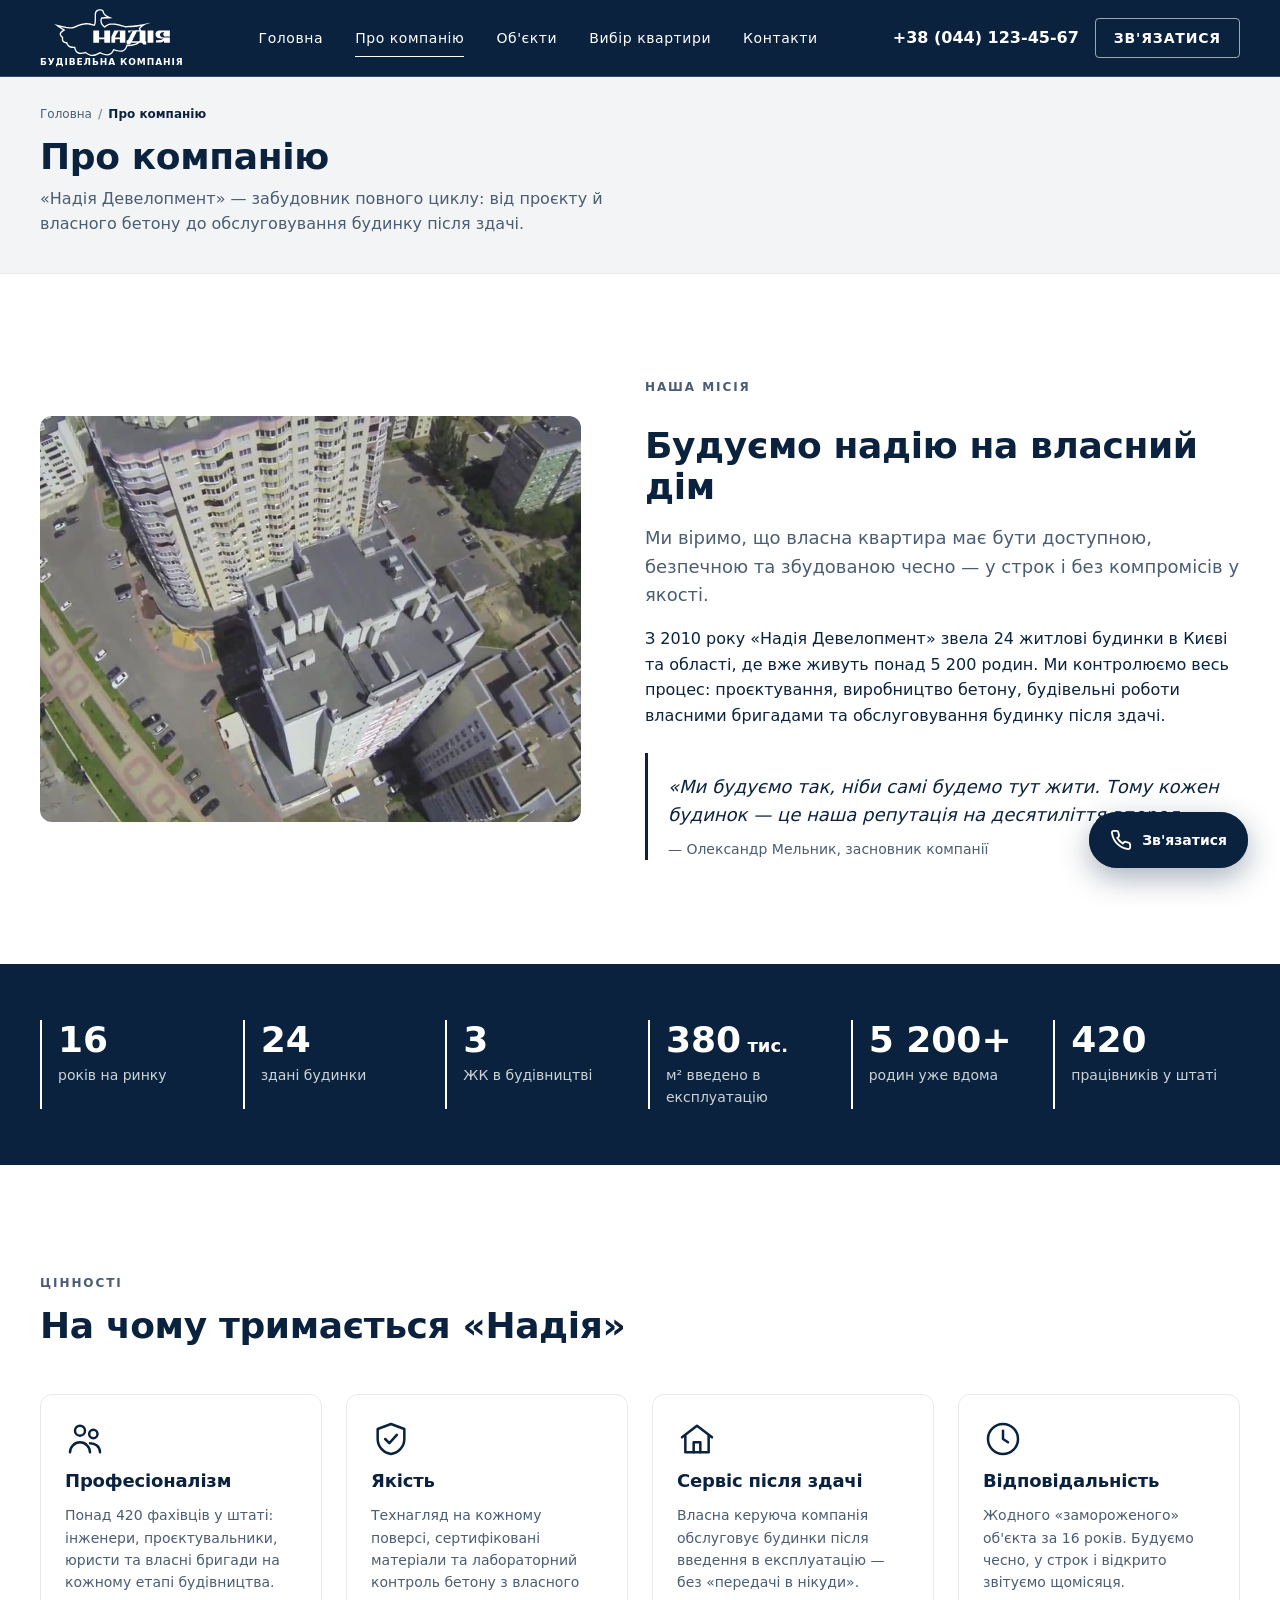
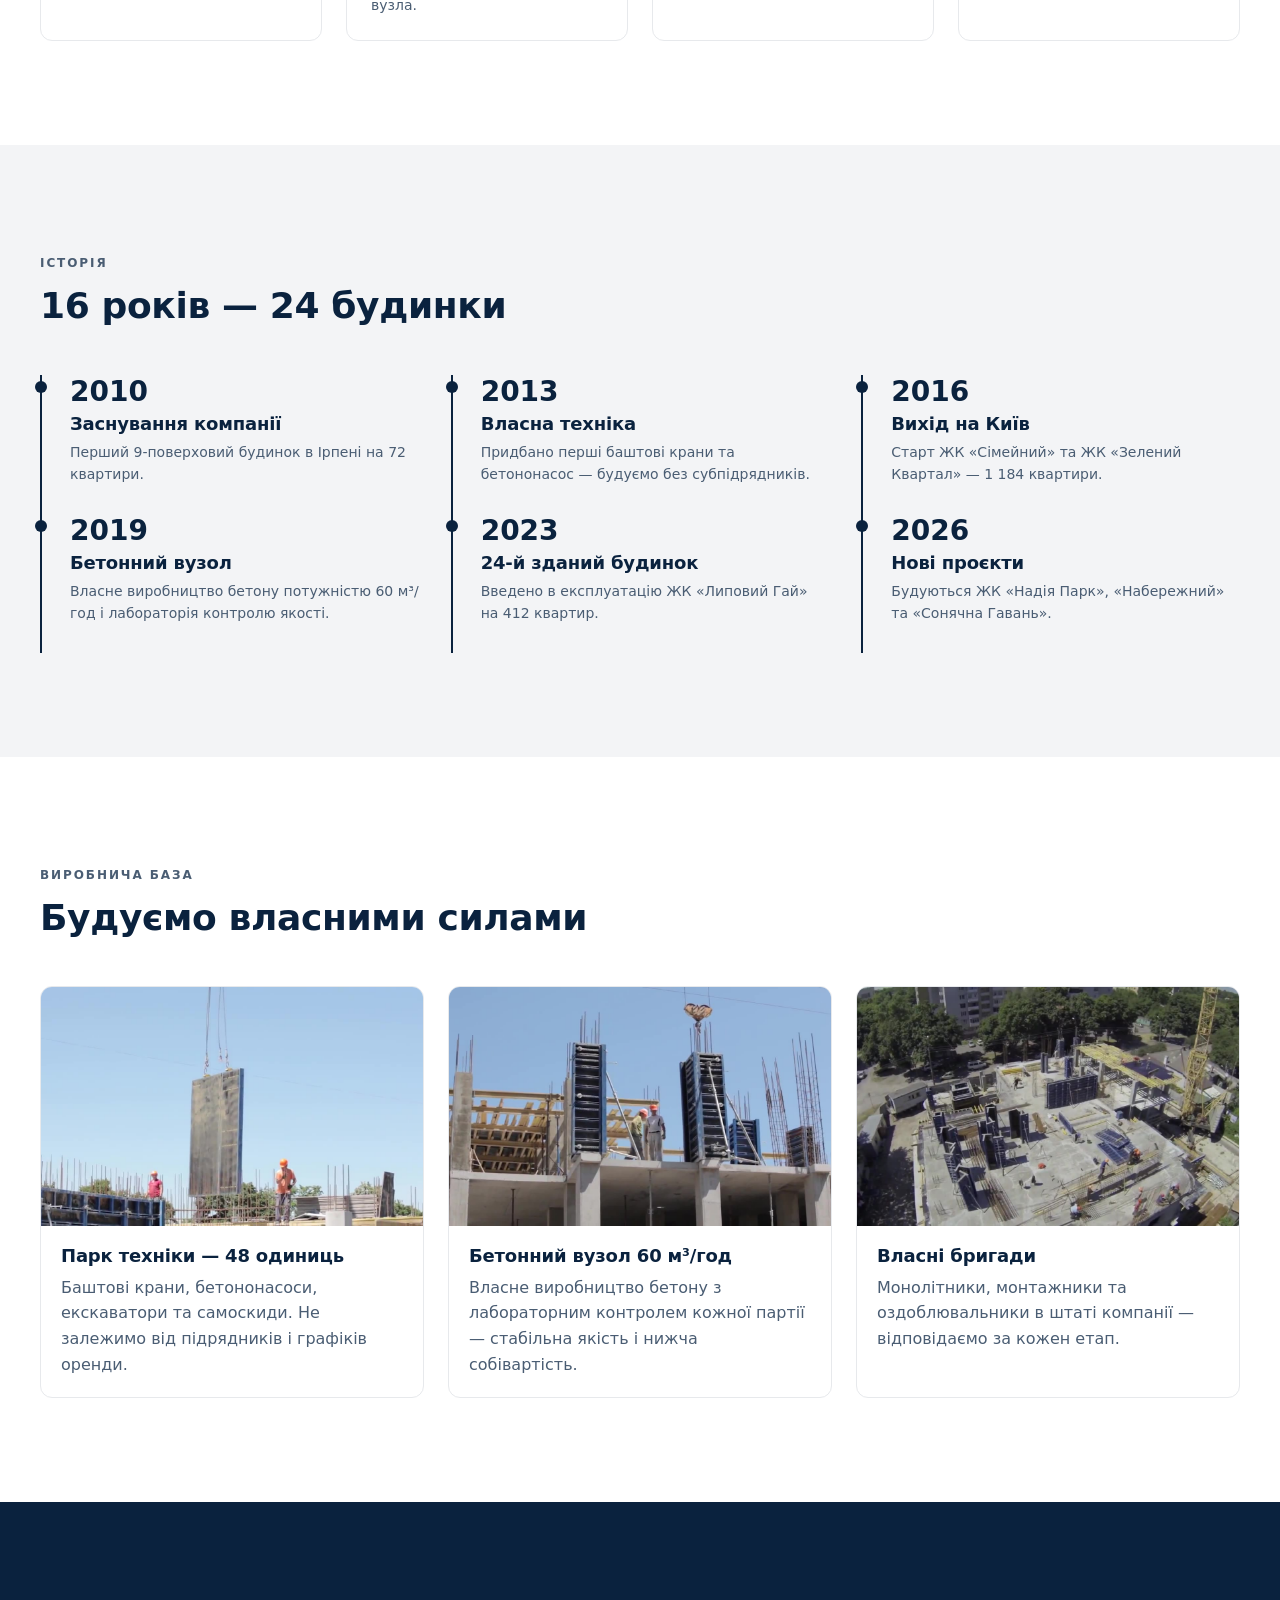
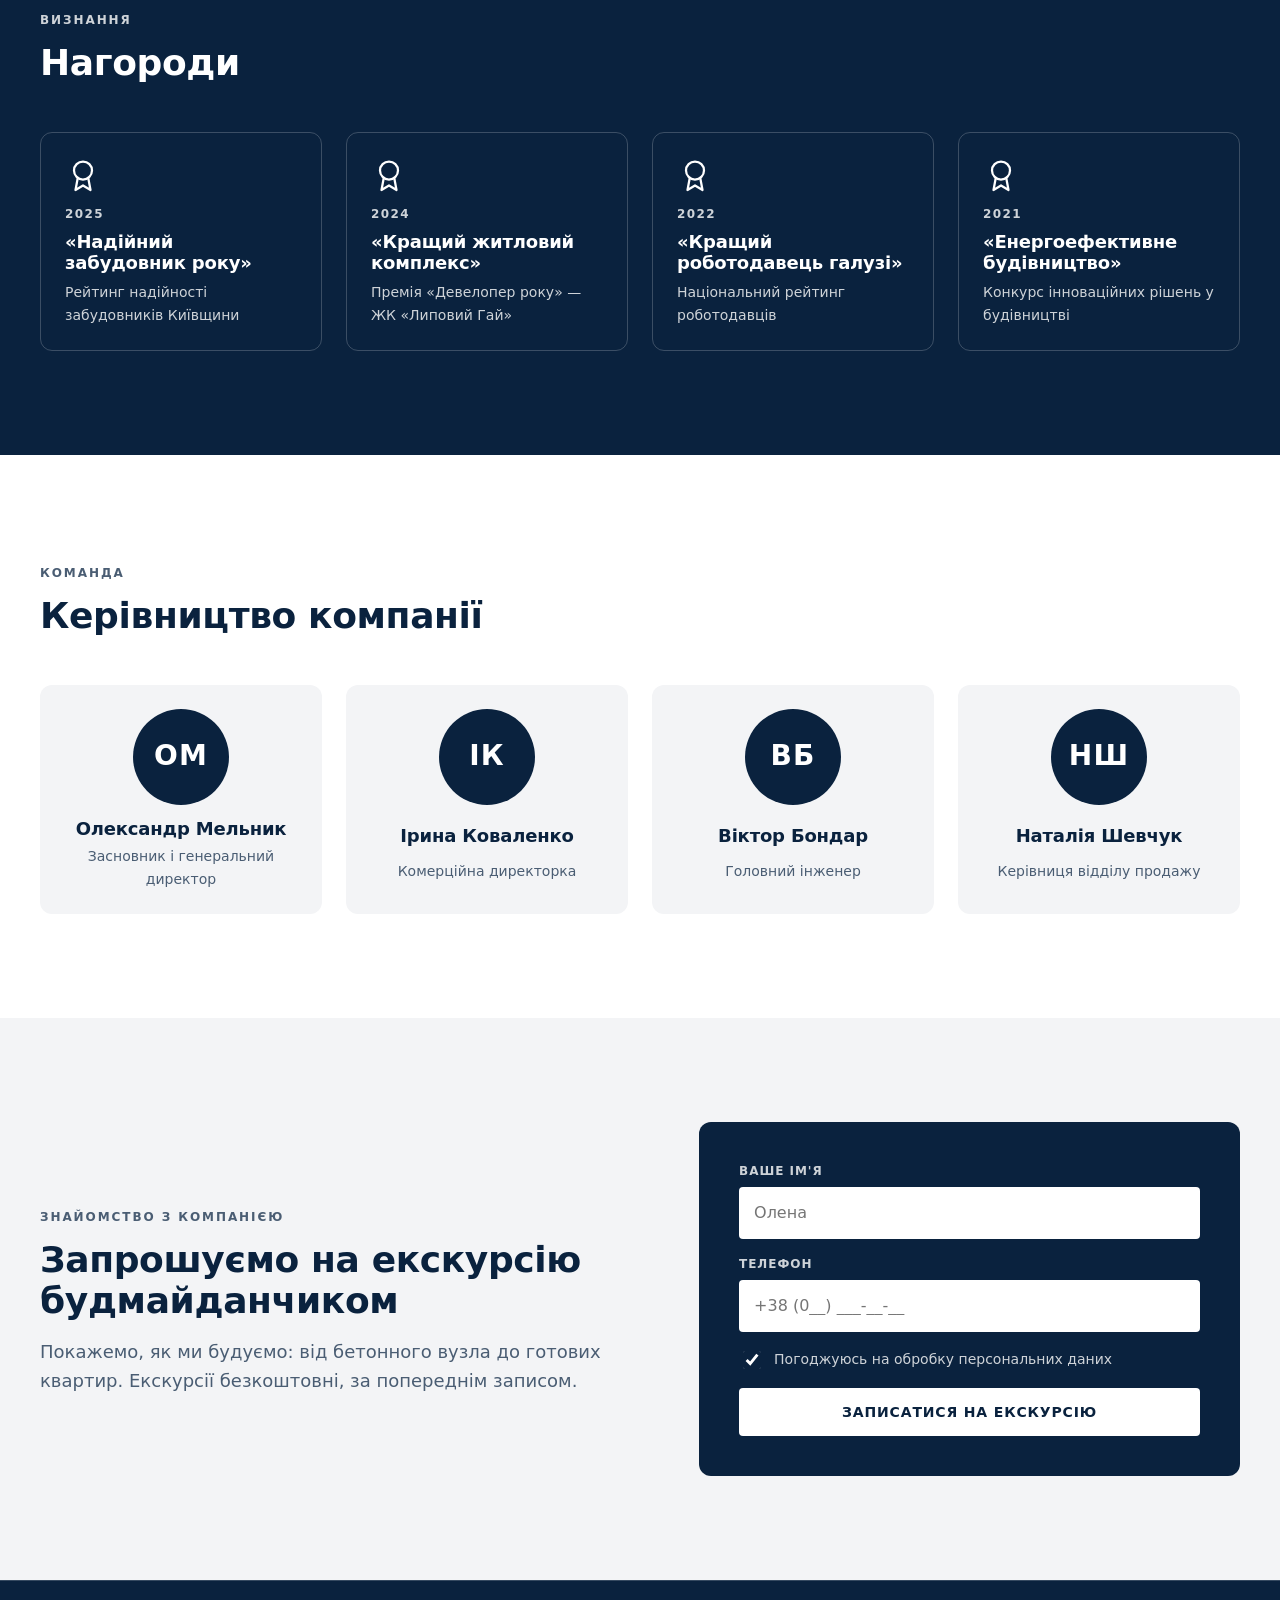
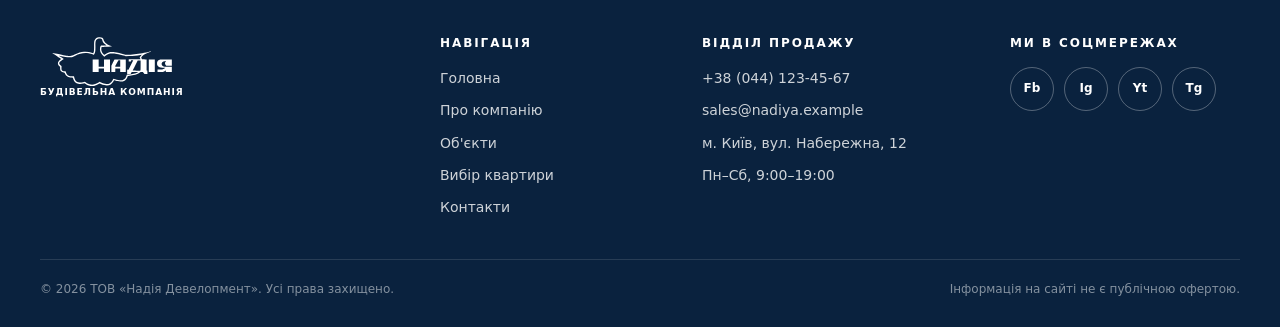
==== commit f89d78db: "Підзадача 2: Хедер і футер — підпис під лого, рамки 1px - Під лого в хедері та футері підпис «Будіве" ====
--- a/html/about.html
+++ b/html/about.html
@@ -19,6 +19,7 @@
     <div class="container site-header__inner">
       <a class="logo" href="../index.html">
         <img src="../assets/img/logo.svg" alt="Надія — на головну" width="301" height="122">
+        <span class="logo__caption">Будівельна компанія</span>
       </a>
 
       <nav class="main-nav" id="main-nav" aria-label="Головне меню">
@@ -318,8 +319,8 @@
         <div class="site-footer__brand">
           <a class="logo logo--footer" href="../index.html">
             <img src="../assets/img/logo.svg" alt="Надія" width="301" height="122" loading="lazy">
+            <span class="logo__caption">Будівельна компанія</span>
           </a>
-          <p>Будуємо житло, в якому хочеться жити. З 2010 року на ринку, 24 здані будинки. <a class="site-footer__more" href="about.html">Більше про нас</a></p>
         </div>
         <div>
           <h2 class="site-footer__title">Навігація</h2>
--- a/css/components.css
+++ b/css/components.css
@@ -93,6 +93,7 @@
   position: sticky;
   top: 0;
   z-index: 50;
+  border-bottom: 1px solid rgba(255, 255, 255, 0.18);
   background: var(--navy);
   color: var(--white);
   transition: background var(--transition), box-shadow var(--transition);
@@ -127,10 +128,28 @@
   flex-shrink: 0;
   position: relative;
   z-index: 2;
+  display: inline-flex;
+  flex-direction: column;
+  align-items: center;
+  gap: 2px;
+}
+
+.logo__caption {
+  font-size: 0.5rem;
+  font-weight: 600;
+  letter-spacing: 0.08em;
+  line-height: 1;
+  text-transform: uppercase;
+  white-space: nowrap;
+  color: var(--white);
+}
+
+@media (min-width: 768px) {
+  .logo__caption { font-size: 0.5625rem; letter-spacing: 0.1em; }
 }
 
 .logo img {
-  width: 96px;
+  width: 88px;
   height: auto;
 }
 
@@ -322,6 +341,7 @@
 
 /* Footer ------------------------------------------------------------------- */
 .site-footer {
+  border-top: 1px solid rgba(255, 255, 255, 0.18);
   background: var(--navy);
   color: var(--navy-20);
   font-size: var(--fs-sm);
@@ -340,11 +360,6 @@
 
 @media (min-width: 1200px) {
   .site-footer__grid { grid-template-columns: 1.6fr 1fr 1.2fr 1fr; }
-}
-
-.site-footer__brand p {
-  max-width: 320px;
-  margin-top: 16px;
 }
 
 .logo--footer img {
@@ -1056,11 +1071,6 @@
   text-align: center;
 }
 
-.site-footer__more {
-  color: var(--white);
-  text-decoration: underline;
-  text-underline-offset: 3px;
-}
 
 /* Request type chips in contact forms */
 .request-types .chips {
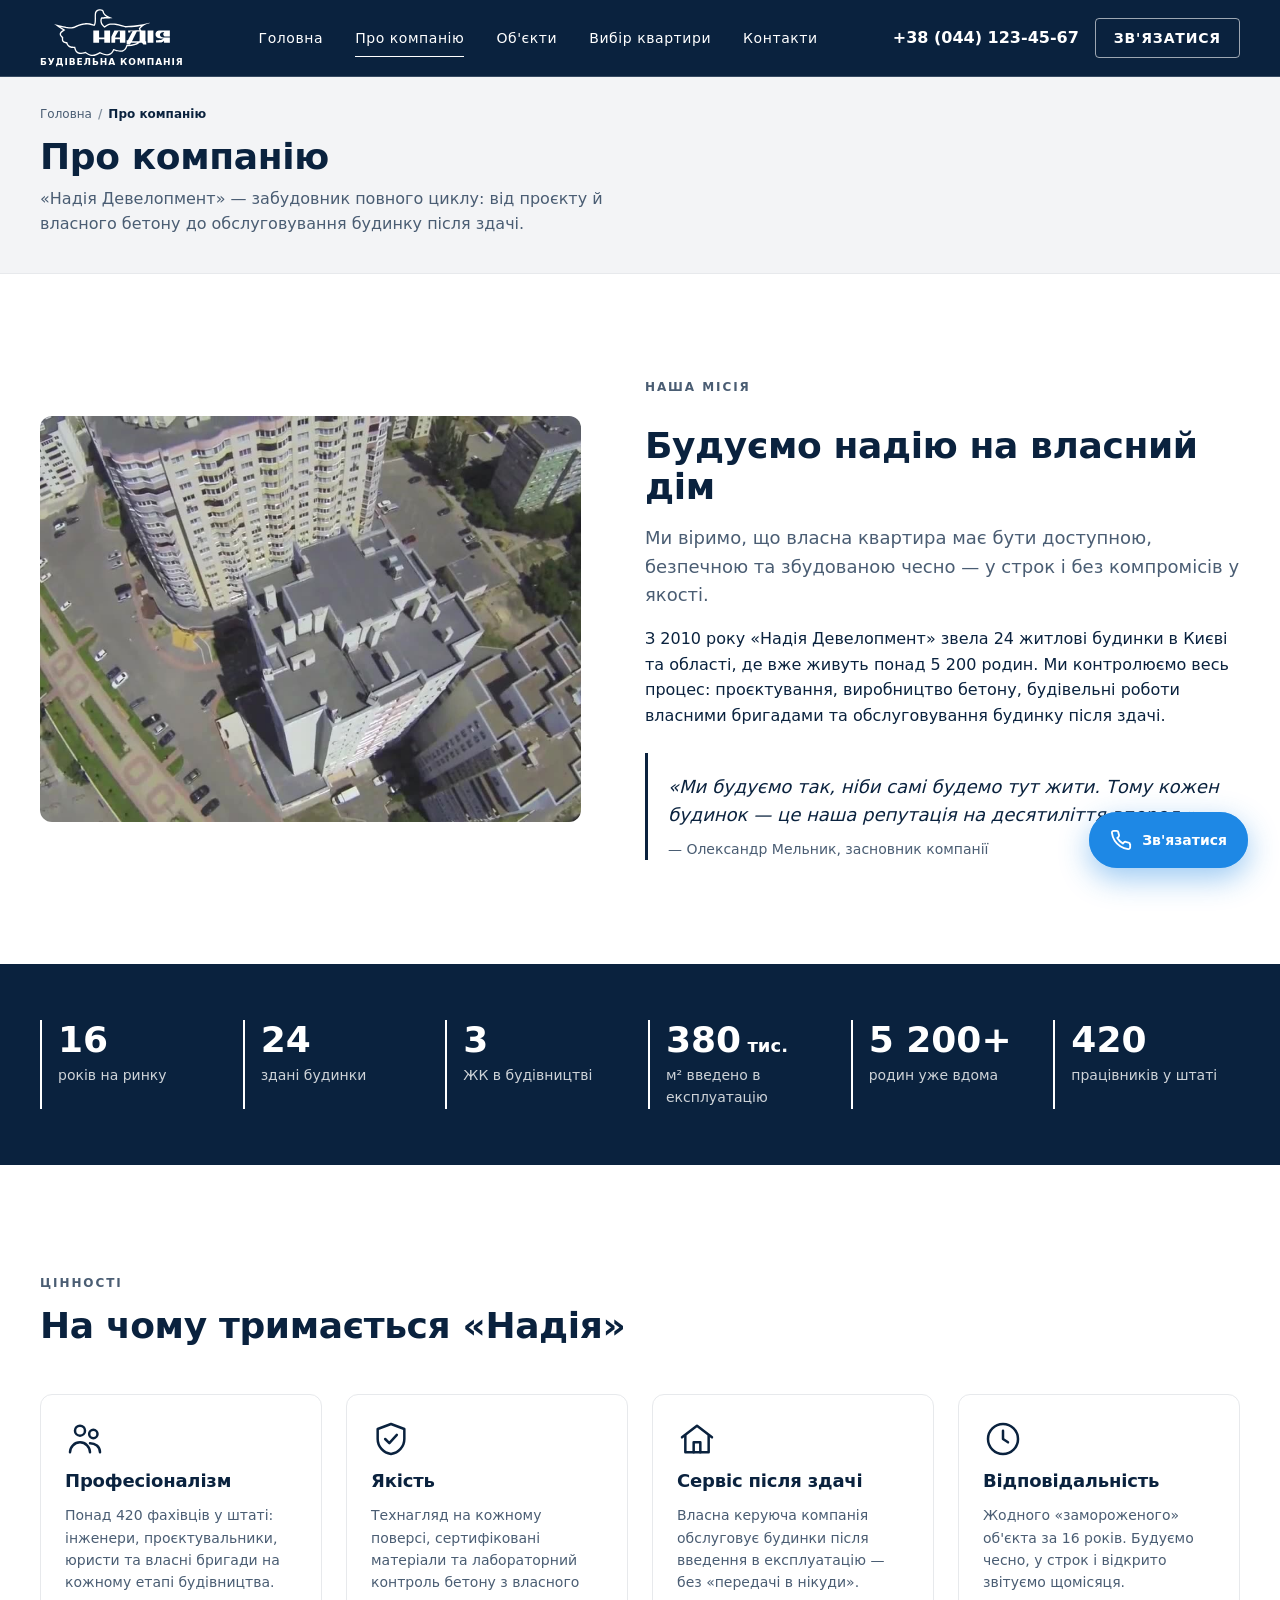
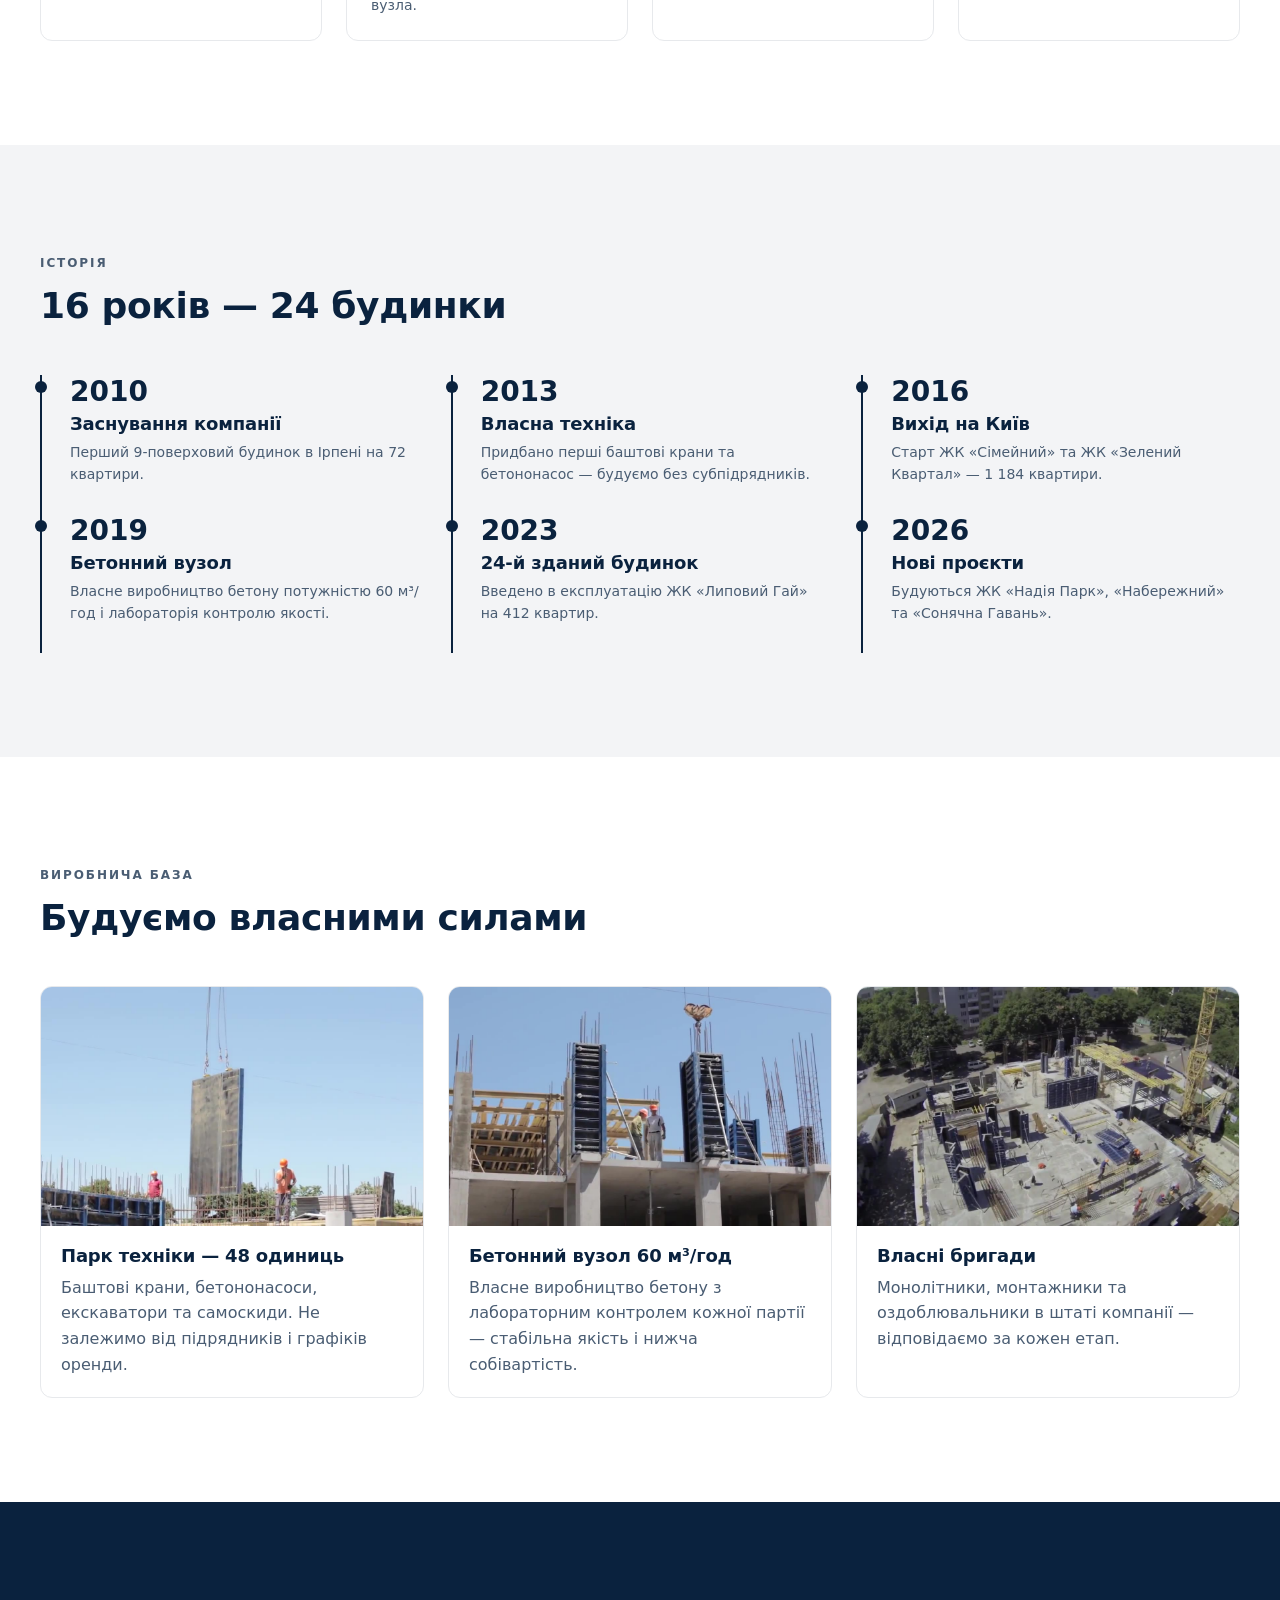
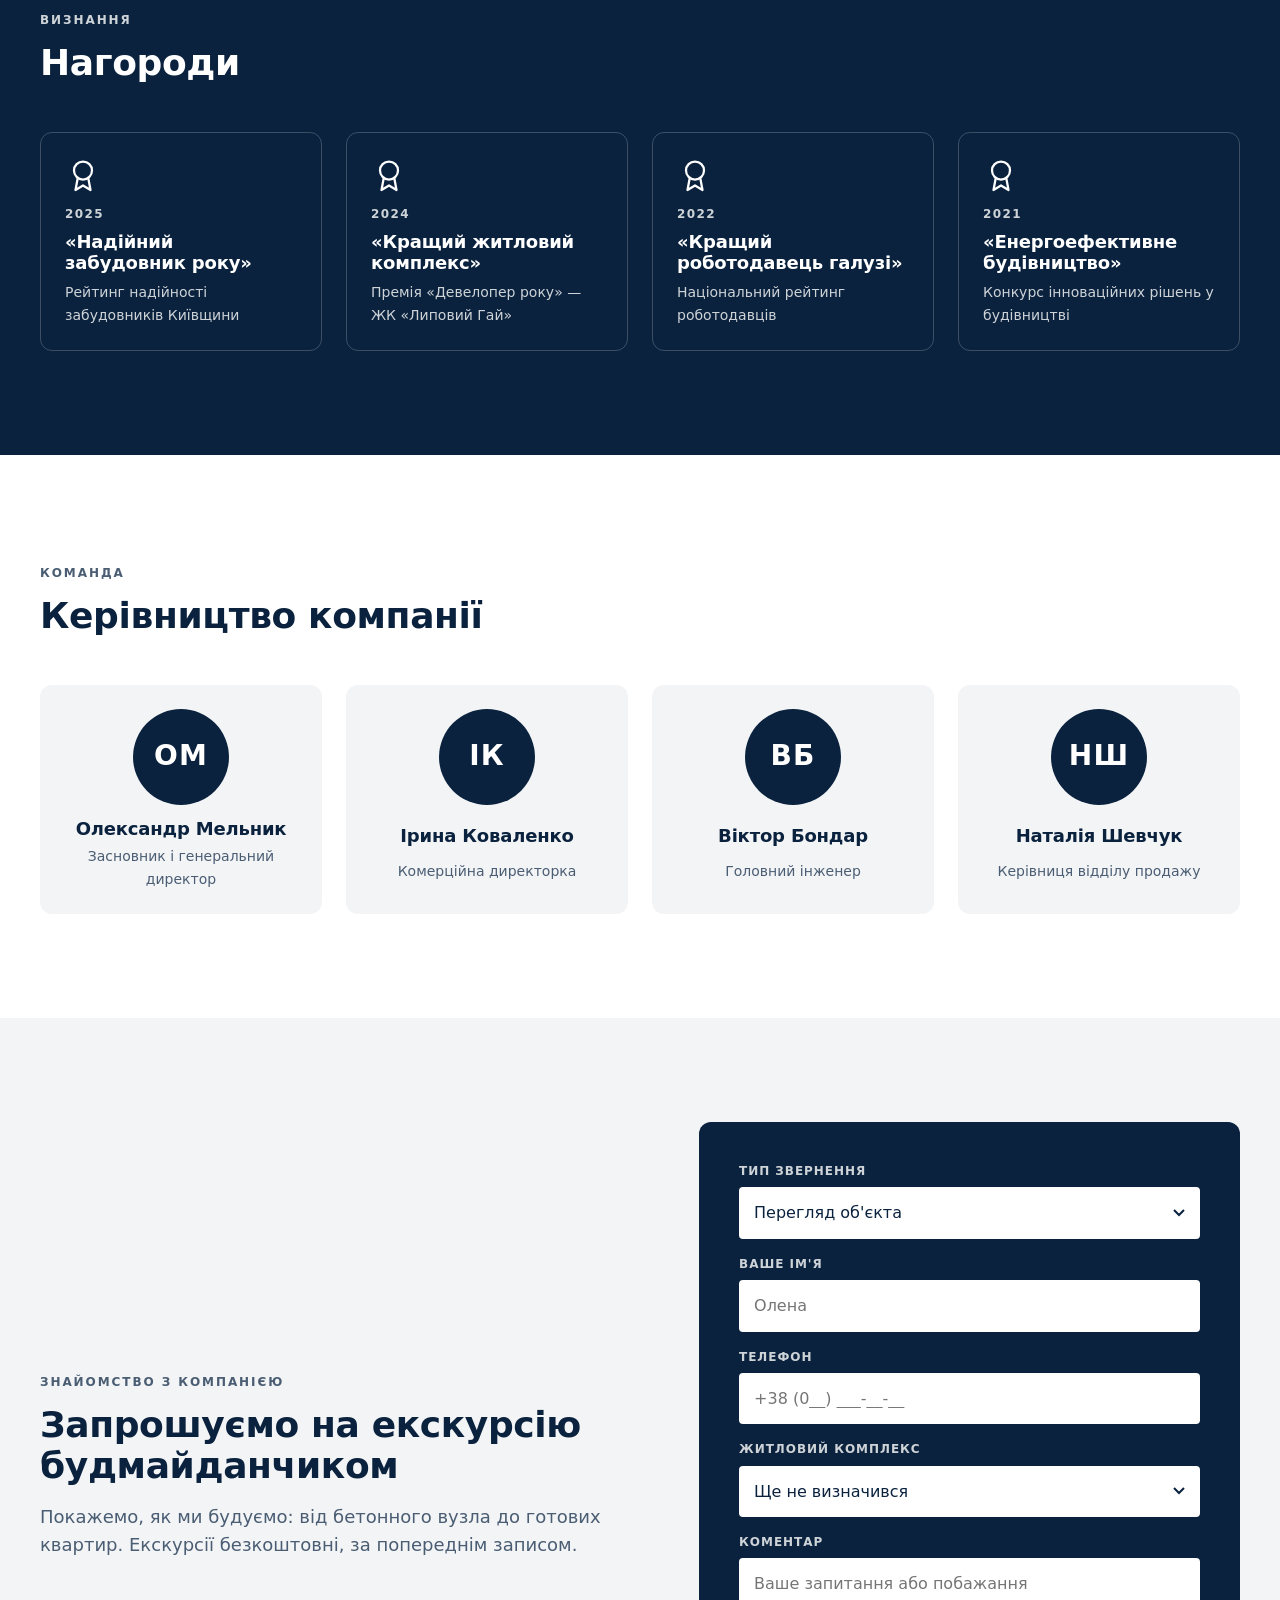
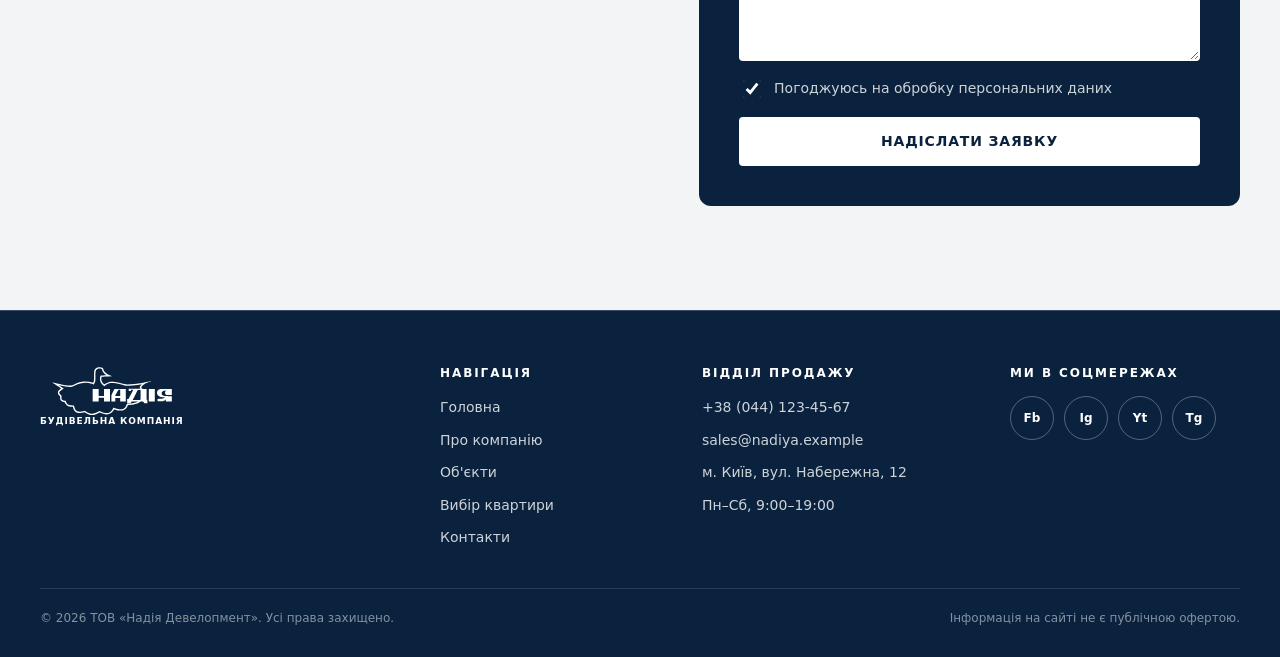
==== commit f1d4db13: "Підзадача 6: Уніфіковані форми з випадаючим типом звернення - Усі форми на всіх сторінках (модалка, " ====
--- a/html/about.html
+++ b/html/about.html
@@ -291,18 +291,45 @@
         <div class="cta__form on-dark">
           <form class="form js-contact-form" novalidate>
             <div class="form__field">
+              <label class="form__label" for="ab-type">Тип звернення</label>
+              <select class="form__input" id="ab-type" name="type">
+                <option value="consultation">Консультація в офісі продажу</option>
+                <option value="callback">Зворотний дзвінок</option>
+                <option value="booking">Бронювання квартири</option>
+                <option value="viewing" selected>Перегляд об'єкта</option>
+                <option value="online">Онлайн-консультація</option>
+                <option value="availability">Уточнити наявність квартир</option>
+                <option value="employment">Працевлаштування</option>
+                <option value="contracting">Генпідряд</option>
+                <option value="supply">Постачання матеріалів</option>
+              </select>
+            </div>
+            <div class="form__field">
               <label class="form__label" for="ab-name">Ваше ім'я</label>
               <input class="form__input" id="ab-name" name="name" type="text" autocomplete="name" required placeholder="Олена">
             </div>
             <div class="form__field">
               <label class="form__label" for="ab-phone">Телефон</label>
               <input class="form__input" id="ab-phone" name="phone" type="tel" autocomplete="tel" required placeholder="+38 (0__) ___-__-__">
+            </div>
+            <div class="form__field">
+              <label class="form__label" for="ab-project">Житловий комплекс</label>
+              <select class="form__input" id="ab-project" name="project">
+                <option value="">Ще не визначився</option>
+                <option>ЖК «Надія Парк»</option>
+                <option>ЖК «Набережний»</option>
+                <option>ЖК «Сонячна Гавань»</option>
+              </select>
+            </div>
+            <div class="form__field">
+              <label class="form__label" for="ab-message">Коментар</label>
+              <textarea class="form__input" id="ab-message" name="message" rows="3" placeholder="Ваше запитання або побажання"></textarea>
             </div>
             <label class="form__check">
               <input type="checkbox" name="agree" required checked>
               <span>Погоджуюсь на обробку персональних даних</span>
             </label>
-            <button class="btn btn--light btn--block" type="submit">Записатися на екскурсію</button>
+            <button class="btn btn--light btn--block" type="submit">Надіслати заявку</button>
           </form>
           <div class="form-success" hidden>
             <p class="form-success__title">Дякуємо!</p>
@@ -373,17 +400,20 @@
       <h2 class="modal__title" id="contact-modal-title">Залиште заявку</h2>
       <p class="muted modal__text">Менеджер зателефонує протягом 15 хвилин у робочий час і відповість на всі запитання.</p>
       <form class="form js-contact-form" novalidate>
-        <fieldset class="filters__group request-types">
-          <legend class="form__label">Тип звернення</legend>
-          <div class="chips">
-            <label class="chip-check"><input type="radio" name="type" value="consultation" checked><span>Консультація в офісі</span></label>
-            <label class="chip-check"><input type="radio" name="type" value="callback"><span>Зворотний дзвінок</span></label>
-            <label class="chip-check"><input type="radio" name="type" value="booking"><span>Бронювання</span></label>
-            <label class="chip-check"><input type="radio" name="type" value="viewing"><span>Перегляд об'єкта</span></label>
-            <label class="chip-check"><input type="radio" name="type" value="online"><span>Онлайн-консультація</span></label>
-            <label class="chip-check"><input type="radio" name="type" value="availability"><span>Уточнити наявність</span></label>
-          </div>
-        </fieldset>
+        <div class="form__field">
+          <label class="form__label" for="cm-type">Тип звернення</label>
+          <select class="form__input" id="cm-type" name="type">
+            <option value="consultation" selected>Консультація в офісі продажу</option>
+            <option value="callback">Зворотний дзвінок</option>
+            <option value="booking">Бронювання квартири</option>
+            <option value="viewing">Перегляд об'єкта</option>
+            <option value="online">Онлайн-консультація</option>
+            <option value="availability">Уточнити наявність квартир</option>
+            <option value="employment">Працевлаштування</option>
+            <option value="contracting">Генпідряд</option>
+            <option value="supply">Постачання матеріалів</option>
+          </select>
+        </div>
         <div class="form__field">
           <label class="form__label" for="cm-name">Ваше ім'я</label>
           <input class="form__input" id="cm-name" name="name" type="text" autocomplete="name" required placeholder="Олена">
@@ -403,7 +433,7 @@
         </div>
         <div class="form__field">
           <label class="form__label" for="cm-message">Коментар</label>
-          <textarea class="form__input" id="cm-message" name="message" rows="3" placeholder="Наприклад: цікавить 2-кімнатна до 3 млн грн"></textarea>
+          <textarea class="form__input" id="cm-message" name="message" rows="3" placeholder="Ваше запитання або побажання"></textarea>
         </div>
         <label class="form__check">
           <input type="checkbox" name="agree" required checked>
--- a/css/base.css
+++ b/css/base.css
@@ -13,6 +13,10 @@
   --navy-05: #f3f4f6;
   --white: #ffffff;
 
+  /* Accent: only for the floating contact button */
+  --accent: #1e88e5;
+  --accent-dark: #1976d2;
+
   /* Semantic */
   --bg: var(--white);
   --bg-alt: var(--navy-05);
--- a/css/components.css
+++ b/css/components.css
@@ -436,19 +436,19 @@
   gap: 10px;
   height: 56px;
   padding: 0 20px;
-  border: 1px solid rgba(255, 255, 255, 0.25);
+  border: 1px solid rgba(255, 255, 255, 0.35);
   border-radius: 28px;
-  background: var(--navy);
-  color: var(--white);
-  font-size: var(--fs-sm);
-  font-weight: 600;
-  box-shadow: 0 10px 30px rgba(10, 34, 62, 0.35);
+  background: var(--accent);
+  color: var(--white);
+  font-size: var(--fs-sm);
+  font-weight: 700;
+  box-shadow: 0 10px 30px rgba(30, 136, 229, 0.45);
   transition: transform var(--transition), background var(--transition);
 }
 
 .fab:hover {
   transform: translateY(-2px);
-  background: var(--navy-90);
+  background: var(--accent-dark);
 }
 
 .fab::before {
@@ -456,7 +456,7 @@
   position: absolute;
   inset: -1px;
   border-radius: inherit;
-  border: 2px solid var(--navy);
+  border: 2px solid var(--accent);
   animation: fab-pulse 2.4s ease-out infinite;
   pointer-events: none;
 }
@@ -1070,15 +1070,3 @@
   font-size: var(--fs-xs);
   text-align: center;
 }
-
-
-/* Request type chips in contact forms */
-.request-types .chips {
-  gap: 6px;
-}
-
-.request-types .chip-check span {
-  min-height: 36px;
-  padding: 6px 12px;
-  font-size: var(--fs-xs);
-}
--- a/css/pages.css
+++ b/css/pages.css
@@ -11,7 +11,7 @@
   align-items: flex-end;
   min-height: 100vh;
   min-height: 100svh;
-  padding: calc(var(--header-h) + 32px) 0 96px;
+  padding: calc(var(--header-h) + 32px) 0 56px;
   overflow: hidden;
   isolation: isolate;
 }
@@ -67,70 +67,6 @@
 
 @media (min-width: 480px) {
   .hero__actions { flex-direction: row; flex-wrap: wrap; }
-}
-
-.hero__toggle {
-  position: absolute;
-  left: var(--gutter);
-  bottom: 24px;
-  display: flex;
-  align-items: center;
-  justify-content: center;
-  width: 44px;
-  height: 44px;
-  border: 1px solid rgba(255, 255, 255, 0.5);
-  border-radius: 50%;
-  color: var(--white);
-}
-
-.hero__toggle-icon {
-  width: 10px;
-  height: 12px;
-  border-left: 3px solid currentColor;
-  border-right: 3px solid currentColor;
-}
-
-.hero__toggle.is-paused .hero__toggle-icon {
-  width: 0;
-  height: 0;
-  margin-left: 3px;
-  border-style: solid;
-  border-width: 7px 0 7px 11px;
-  border-color: transparent transparent transparent currentColor;
-}
-
-.hero__scroll {
-  position: absolute;
-  left: 50%;
-  bottom: 24px;
-  width: 26px;
-  height: 42px;
-  margin-left: -13px;
-  border: 2px solid rgba(255, 255, 255, 0.6);
-  border-radius: 13px;
-}
-
-.hero__scroll::after {
-  content: "";
-  position: absolute;
-  left: 50%;
-  top: 8px;
-  width: 4px;
-  height: 8px;
-  margin-left: -2px;
-  border-radius: 2px;
-  background: var(--white);
-  animation: scroll-hint 1.8s ease-in-out infinite;
-}
-
-@keyframes scroll-hint {
-  0% { transform: translateY(0); opacity: 1; }
-  80% { transform: translateY(14px); opacity: 0; }
-  100% { opacity: 0; }
-}
-
-@media (max-width: 767px) {
-  .hero__scroll { display: none; }
 }
 
 /* --------------------------------------------------------------------------
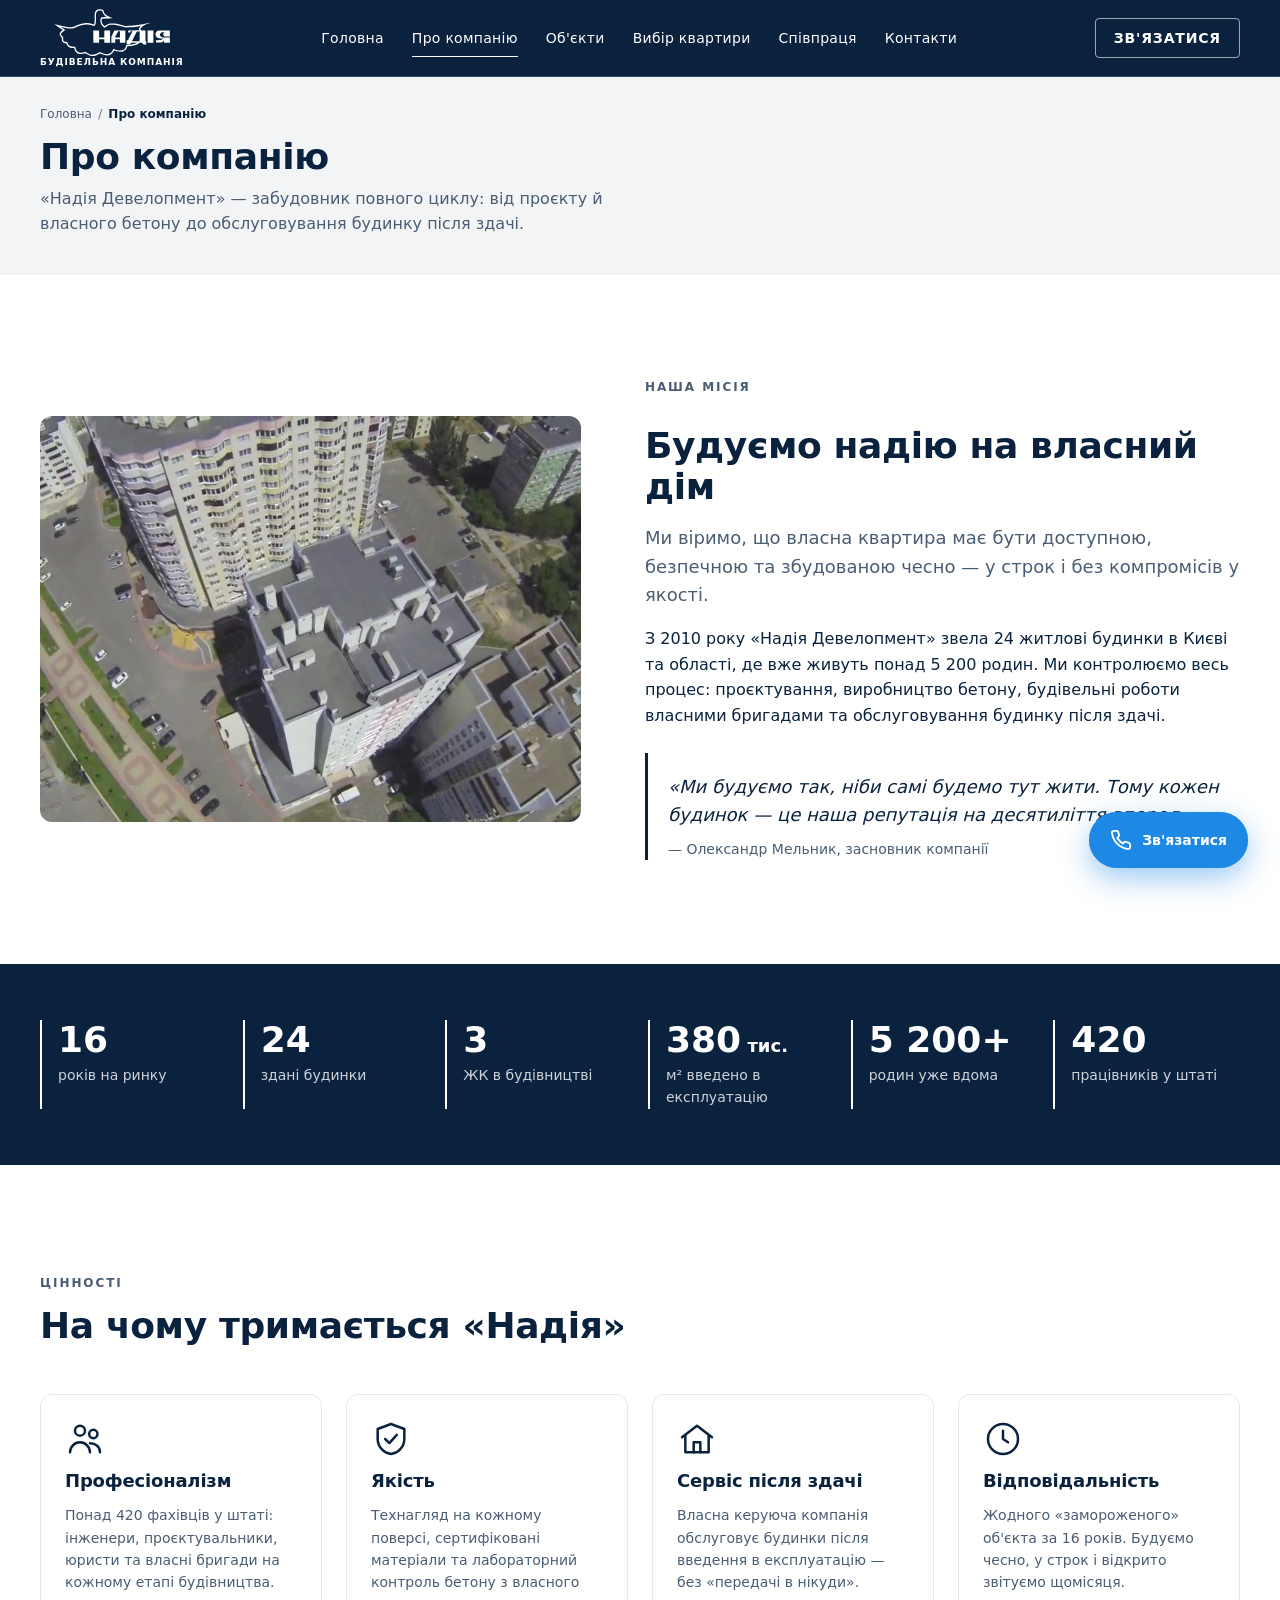
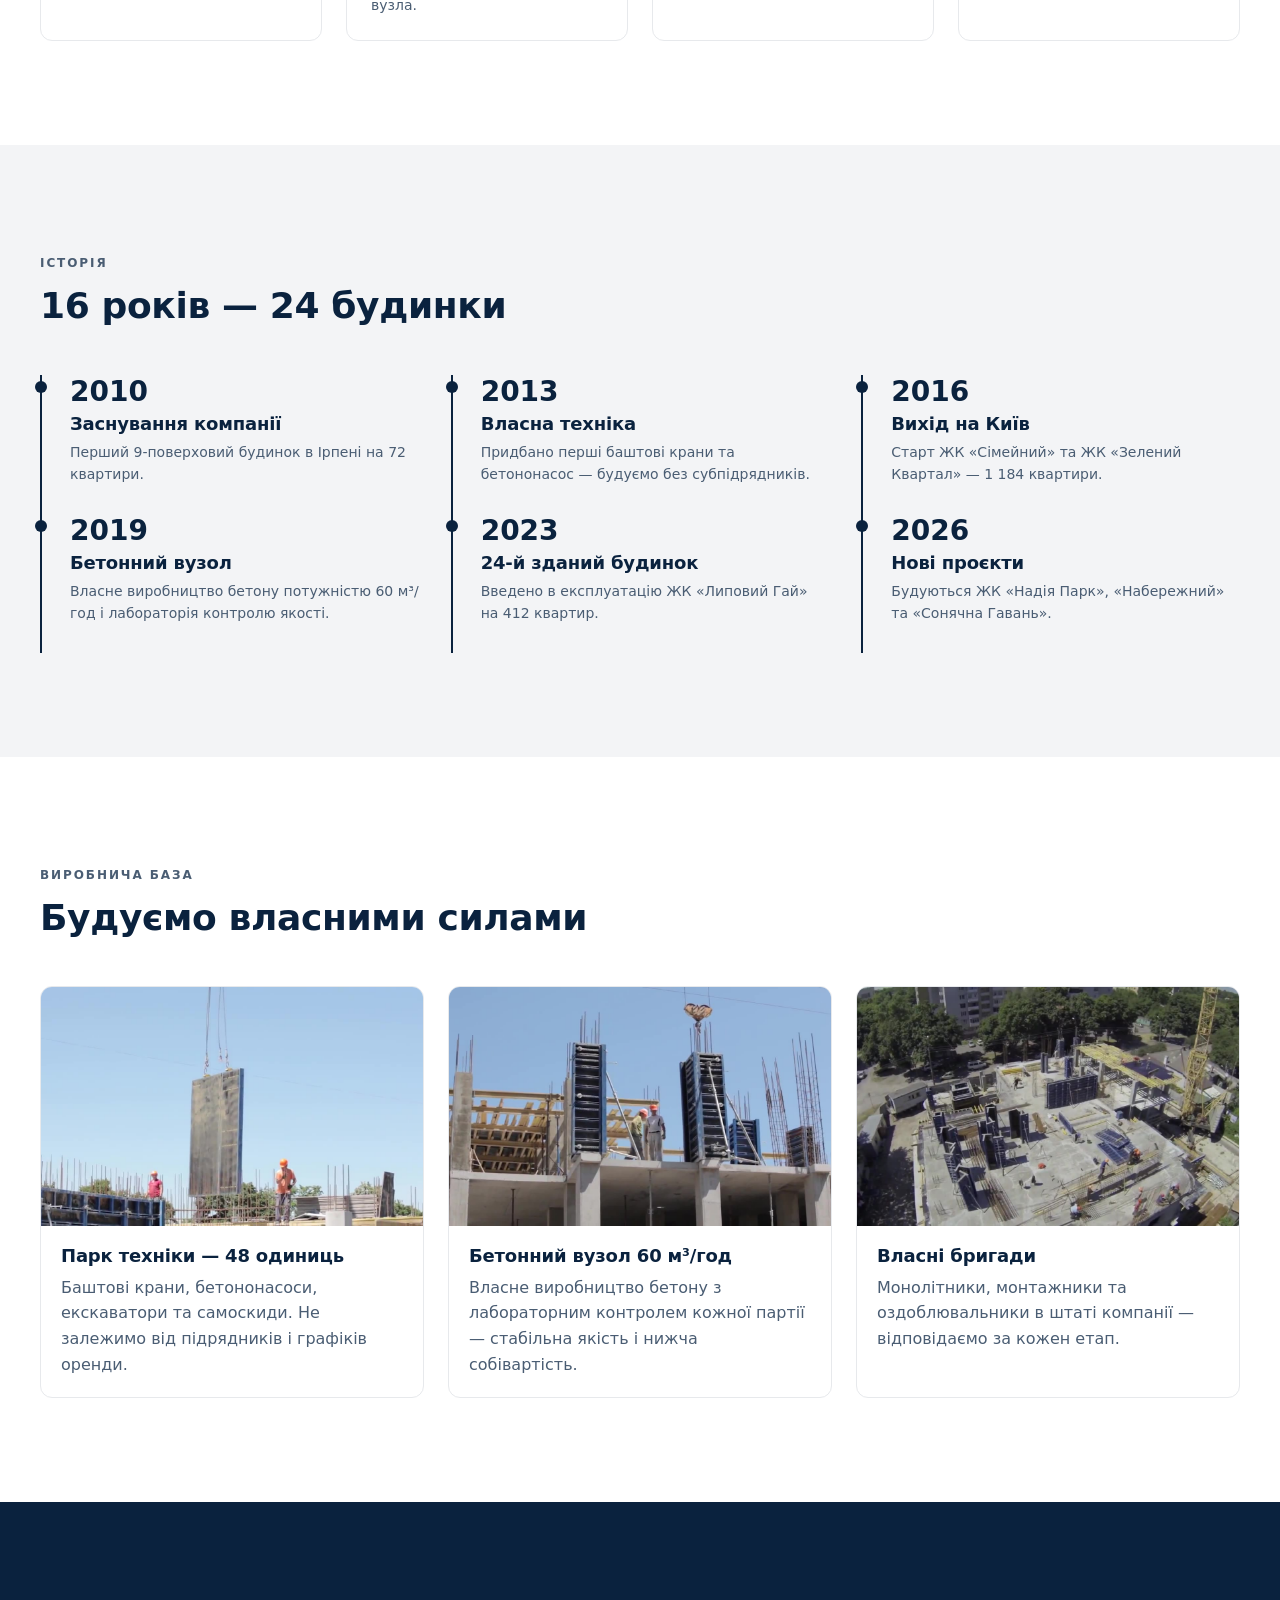
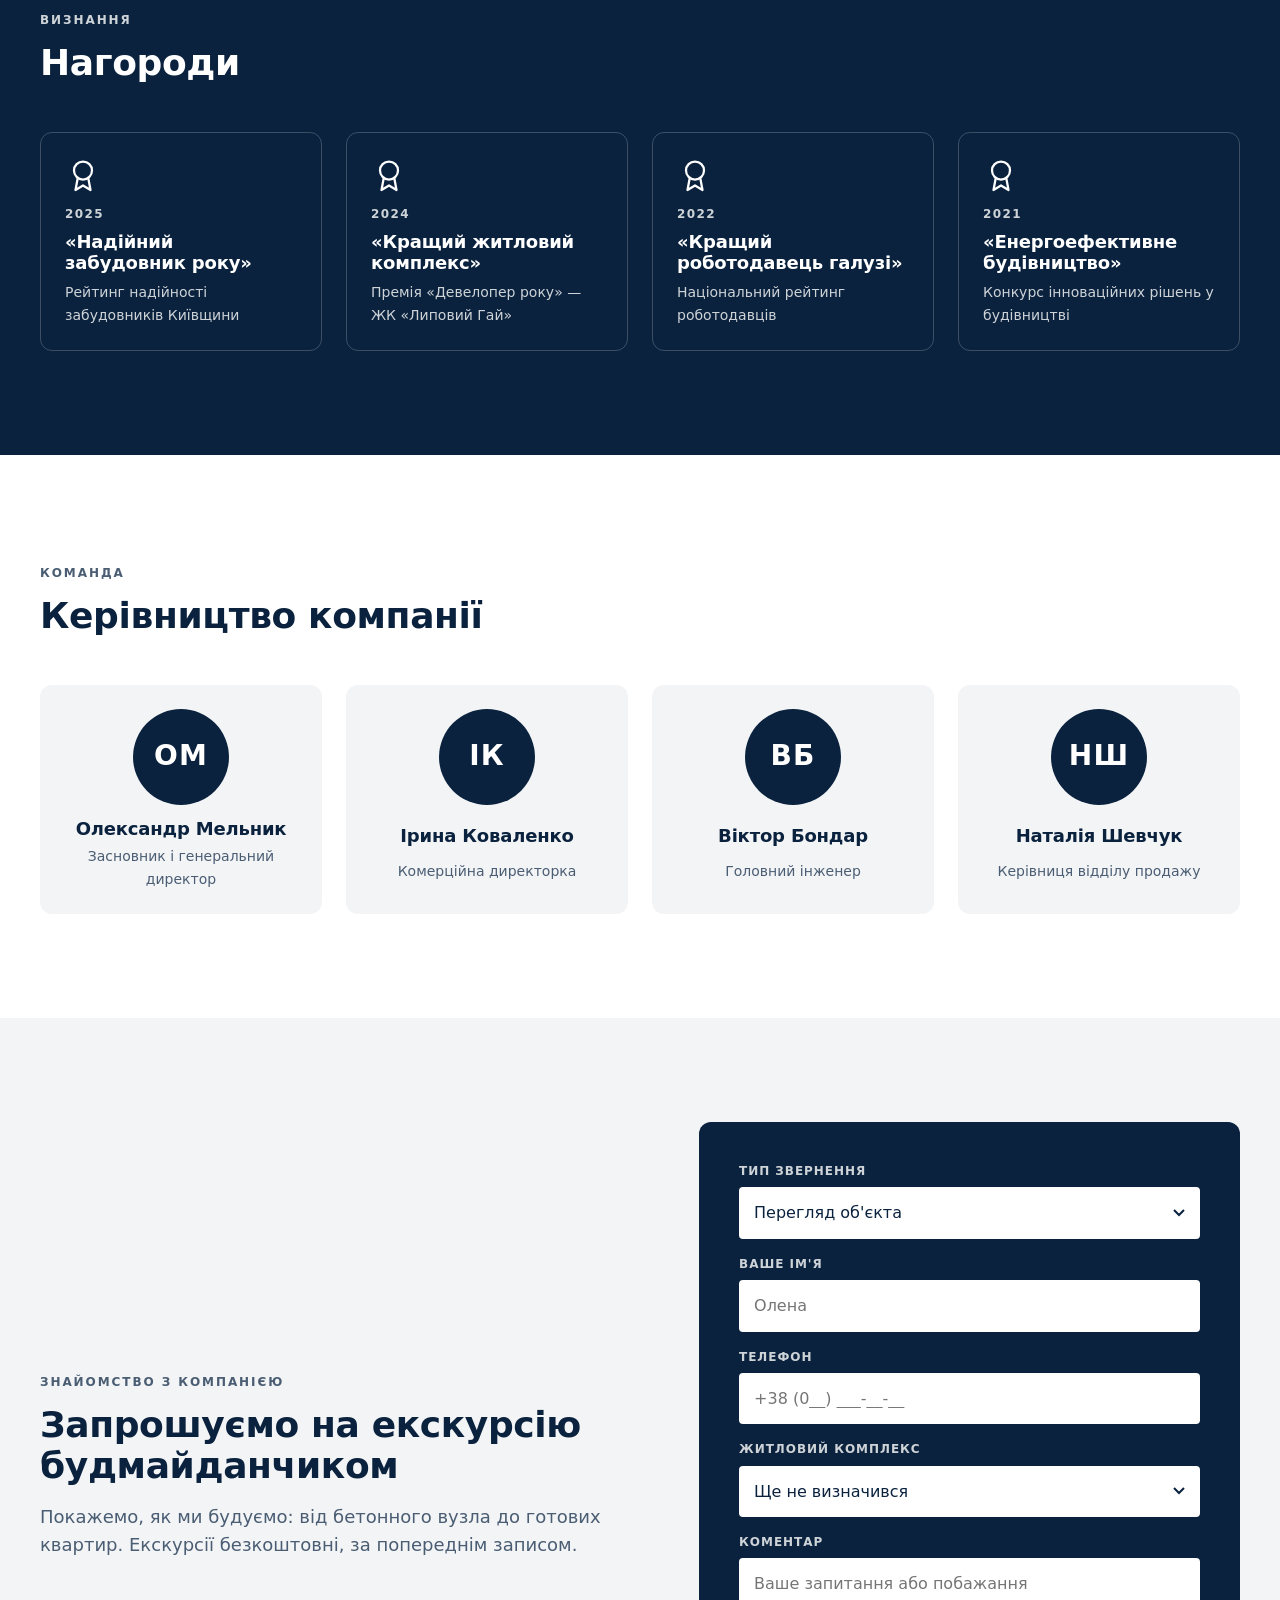
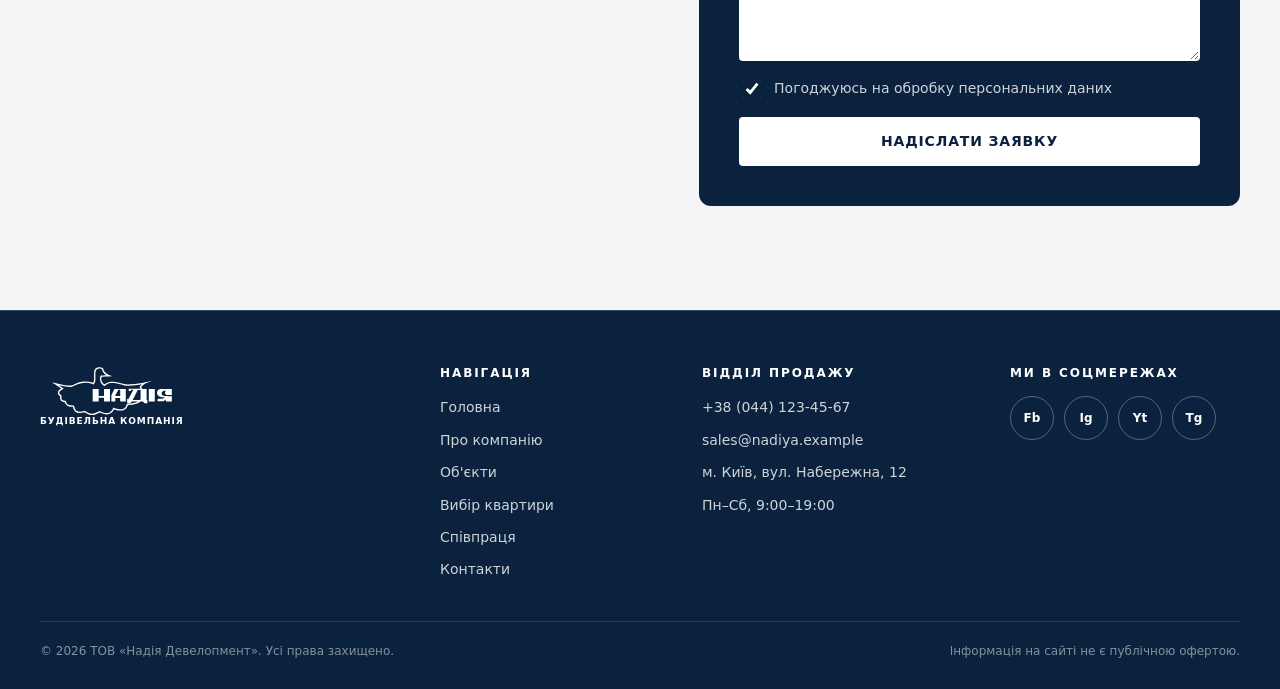
==== commit 65f40191: "Підзадача 7: Сторінка «Співпраця» - Нова сторінка html/cooperation.html з вкладками:   «Вакансії» (7" ====
--- a/html/about.html
+++ b/html/about.html
@@ -28,6 +28,7 @@
           <li><a class="main-nav__link" href="about.html" aria-current="page">Про компанію</a></li>
           <li><a class="main-nav__link" href="properties.html">Об'єкти</a></li>
           <li><a class="main-nav__link" href="apartments.html">Вибір квартири</a></li>
+          <li><a class="main-nav__link" href="cooperation.html">Співпраця</a></li>
           <li><a class="main-nav__link" href="contacts.html">Контакти</a></li>
         </ul>
         <div class="main-nav__extra">
@@ -356,6 +357,7 @@
             <li><a href="about.html">Про компанію</a></li>
             <li><a href="properties.html">Об'єкти</a></li>
             <li><a href="apartments.html">Вибір квартири</a></li>
+            <li><a href="cooperation.html">Співпраця</a></li>
             <li><a href="contacts.html">Контакти</a></li>
           </ul>
         </div>
--- a/css/components.css
+++ b/css/components.css
@@ -174,7 +174,7 @@
   .header-cta { display: inline-flex; }
 }
 
-@media (min-width: 1200px) {
+@media (min-width: 1360px) {
   .header-phone {
     display: inline;
     font-weight: 600;
@@ -287,7 +287,7 @@
 }
 
 /* Navigation: desktop inline */
-@media (min-width: 1024px) {
+@media (min-width: 1200px) {
   .burger { display: none; }
 
   .main-nav {
@@ -303,7 +303,7 @@
 
   .main-nav__list {
     flex-direction: row;
-    gap: 32px;
+    gap: 28px;
   }
 
   .main-nav__link {
@@ -311,7 +311,8 @@
     padding: 8px 0;
     font-size: var(--fs-sm);
     font-weight: 500;
-    letter-spacing: 0.04em;
+    letter-spacing: 0.02em;
+    white-space: nowrap;
     border: 0;
   }
 
--- a/css/pages.css
+++ b/css/pages.css
@@ -1531,3 +1531,132 @@
 @media (min-width: 480px) and (max-width: 1023px) {
   .promo__actions { flex-direction: row; }
 }
+
+/* --------------------------------------------------------------------------
+   Cooperation page
+   -------------------------------------------------------------------------- */
+.coop-intro {
+  display: grid;
+  gap: 8px;
+  max-width: 720px;
+  margin-bottom: 28px;
+}
+
+.vacancies {
+  display: grid;
+  gap: 16px;
+}
+
+@media (min-width: 768px) {
+  .vacancies { grid-template-columns: repeat(2, 1fr); }
+}
+
+@media (min-width: 1200px) {
+  .vacancies { grid-template-columns: repeat(3, 1fr); }
+}
+
+.vacancy {
+  display: grid;
+  align-content: start;
+  gap: 10px;
+  padding: 24px;
+  border: 1px solid var(--navy-10);
+  border-radius: var(--radius-lg);
+}
+
+.vacancy__head {
+  display: flex;
+  flex-wrap: wrap;
+  align-items: baseline;
+  justify-content: space-between;
+  gap: 4px 12px;
+}
+
+.vacancy__title {
+  font-size: var(--fs-lg);
+}
+
+.vacancy__salary {
+  font-weight: 700;
+  white-space: nowrap;
+}
+
+.vacancy__meta {
+  font-size: var(--fs-sm);
+  color: var(--text-muted);
+}
+
+.vacancy__list {
+  display: grid;
+  gap: 6px;
+  margin-bottom: 6px;
+  padding-left: 18px;
+  font-size: var(--fs-sm);
+}
+
+.vacancy .btn {
+  justify-self: start;
+}
+
+.coop-note {
+  margin-top: 24px;
+  padding: 16px 20px;
+  background: var(--bg-alt);
+  border-radius: var(--radius-lg);
+  font-size: var(--fs-sm);
+}
+
+.coop-note a,
+.coop-terms a {
+  text-decoration: underline;
+}
+
+.coop-grid {
+  display: grid;
+  gap: 16px;
+}
+
+@media (min-width: 768px) {
+  .coop-grid { grid-template-columns: repeat(2, 1fr); }
+}
+
+@media (min-width: 1200px) {
+  .coop-grid { grid-template-columns: repeat(4, 1fr); }
+  .coop-grid--3 { grid-template-columns: repeat(3, 1fr); }
+}
+
+.coop-card {
+  display: grid;
+  align-content: start;
+  gap: 6px;
+  padding: 20px;
+  background: var(--bg-alt);
+  border-radius: var(--radius-lg);
+}
+
+.coop-card__title {
+  font-size: var(--fs-base);
+}
+
+.coop-card__text {
+  font-size: var(--fs-sm);
+  color: var(--text-muted);
+}
+
+.coop-terms {
+  display: grid;
+  gap: 12px;
+  max-width: 720px;
+  margin-top: 32px;
+}
+
+.coop-terms .pay-card__list {
+  margin: 0;
+  padding-top: 0;
+  border: 0;
+}
+
+.coop-terms .btn {
+  justify-self: start;
+  margin-top: 8px;
+}
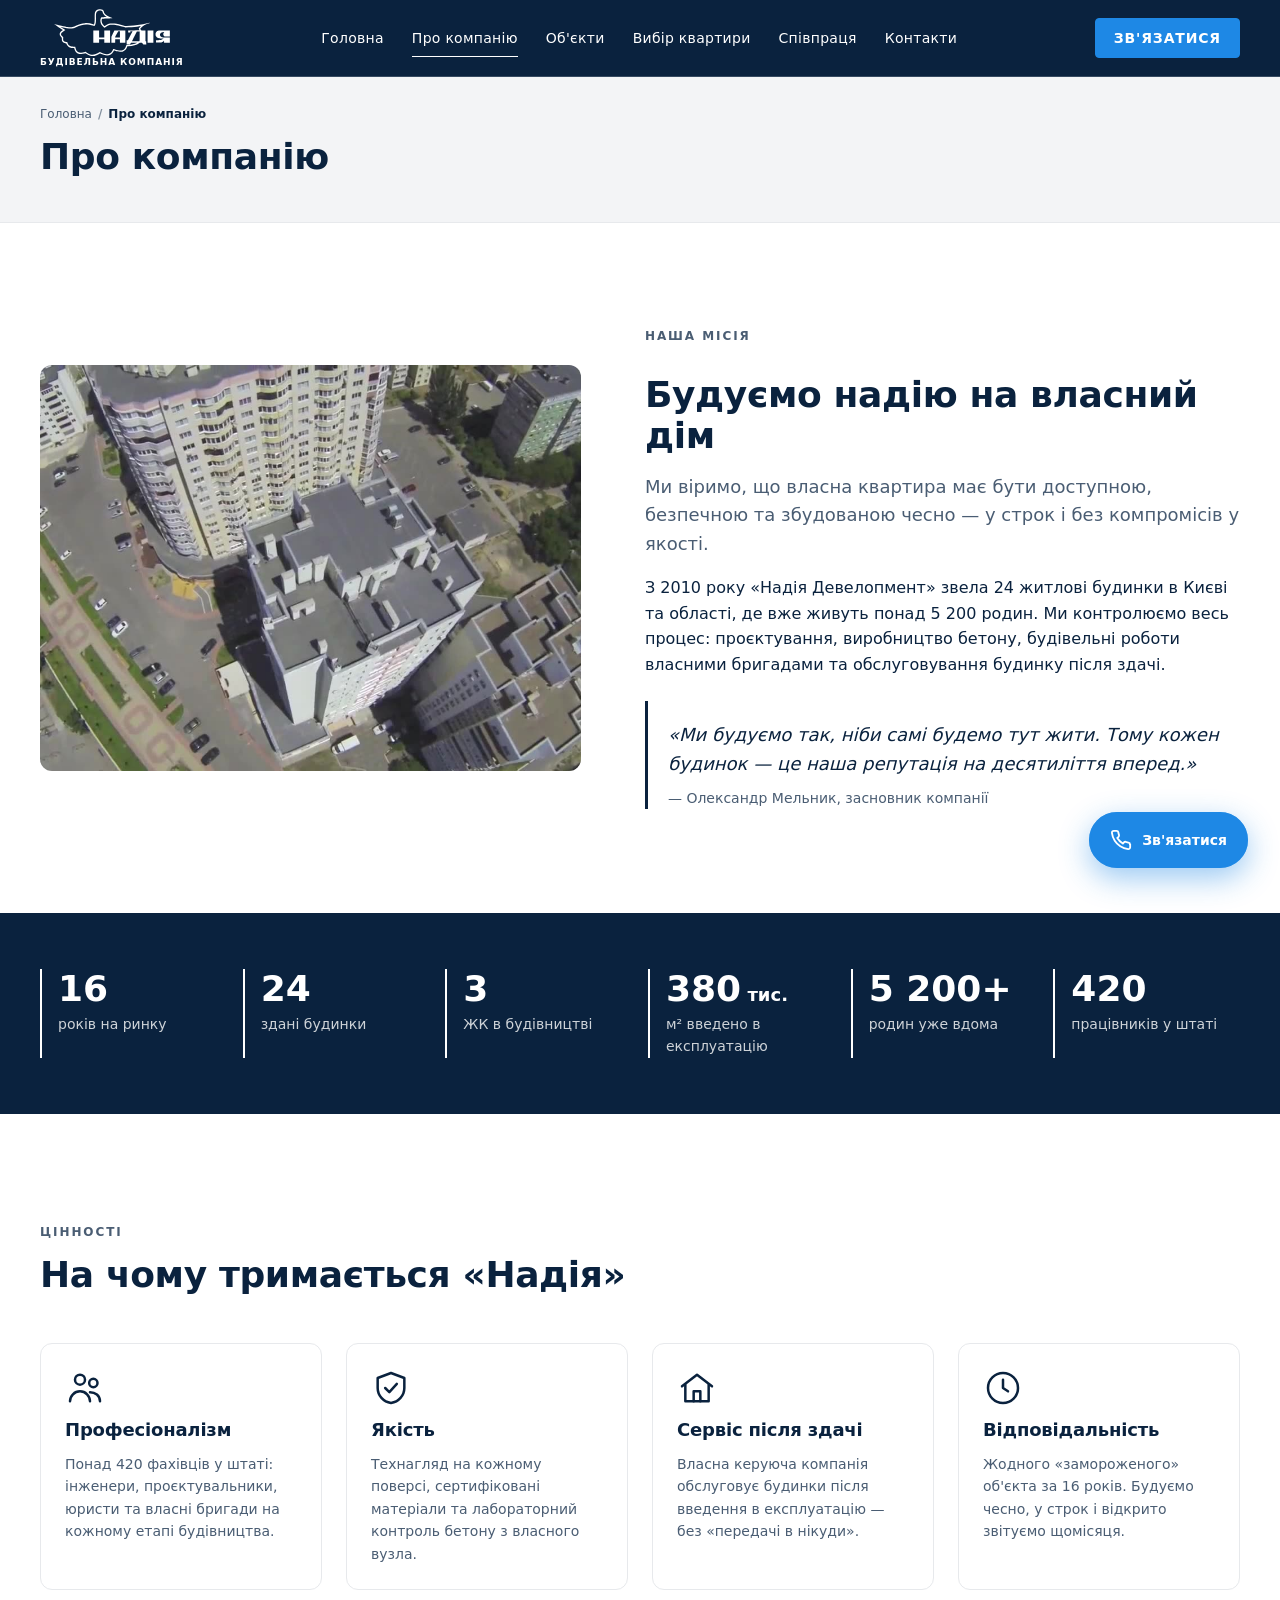
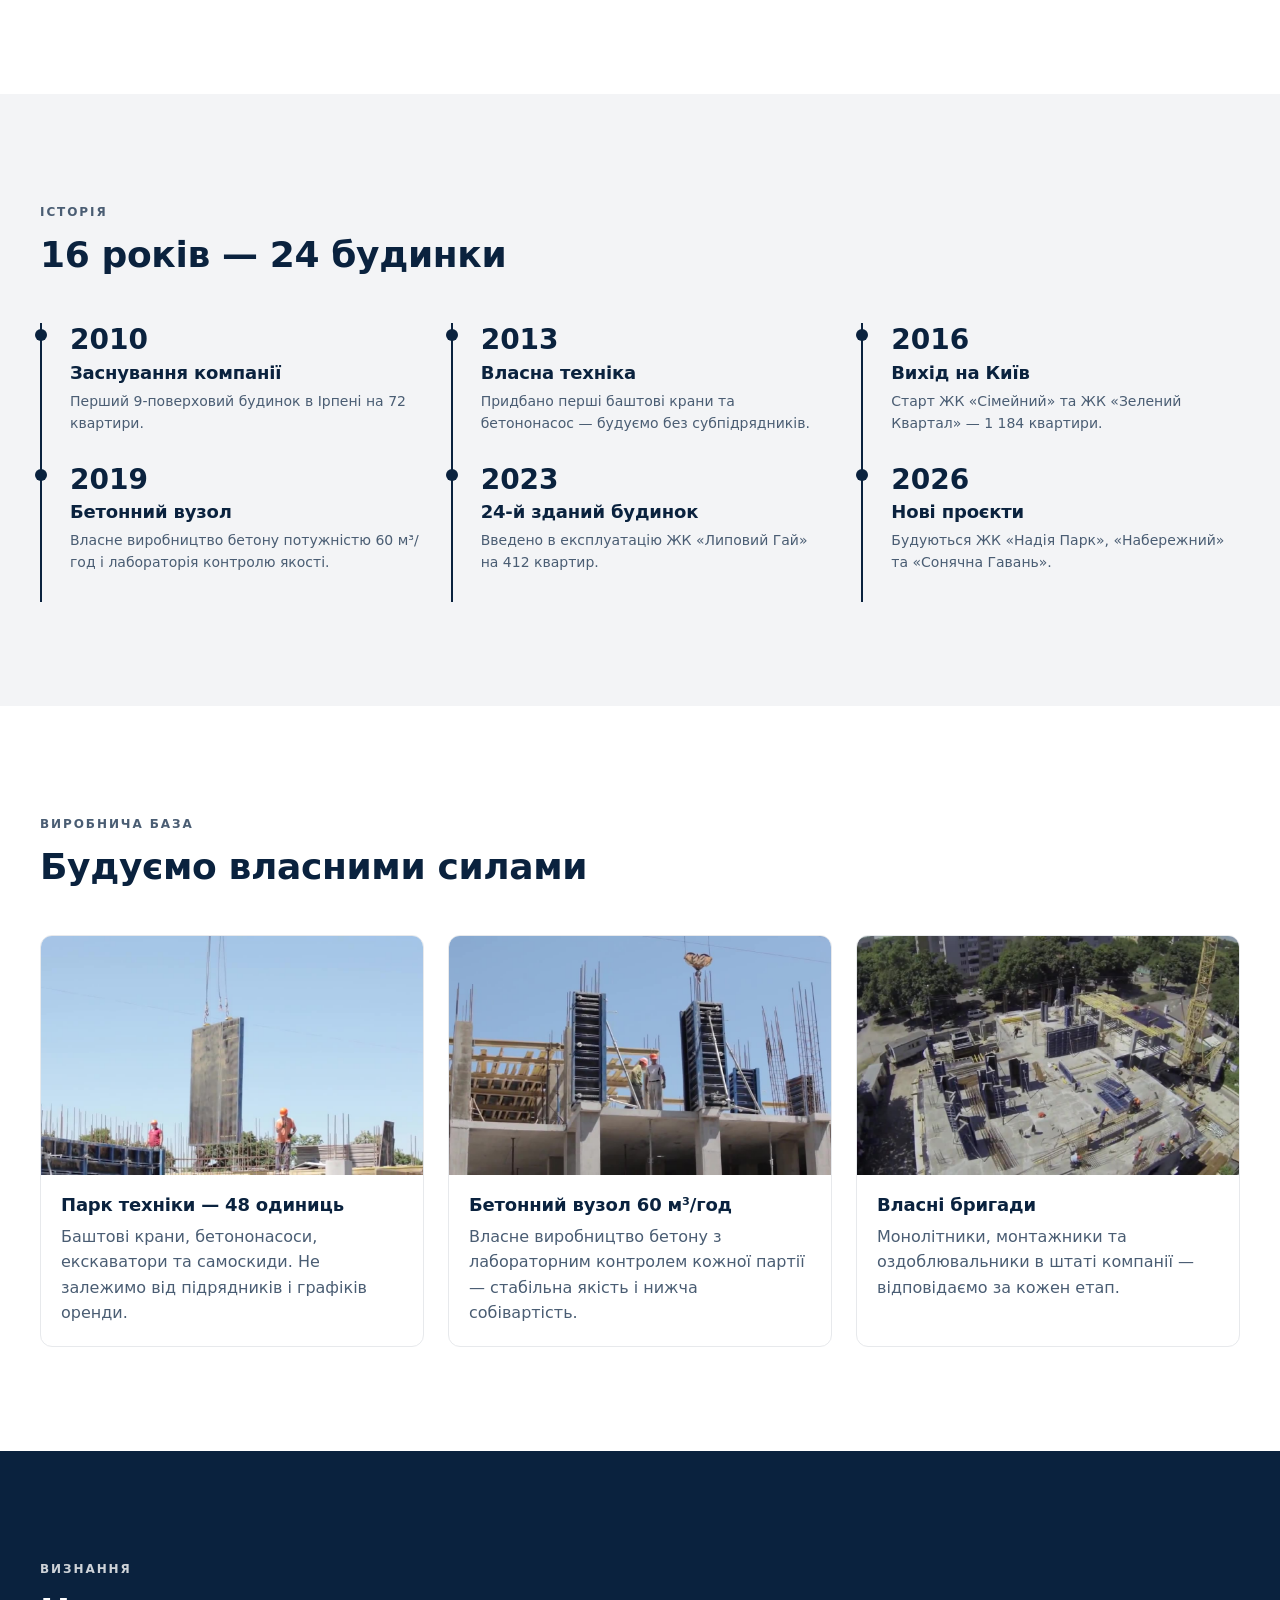
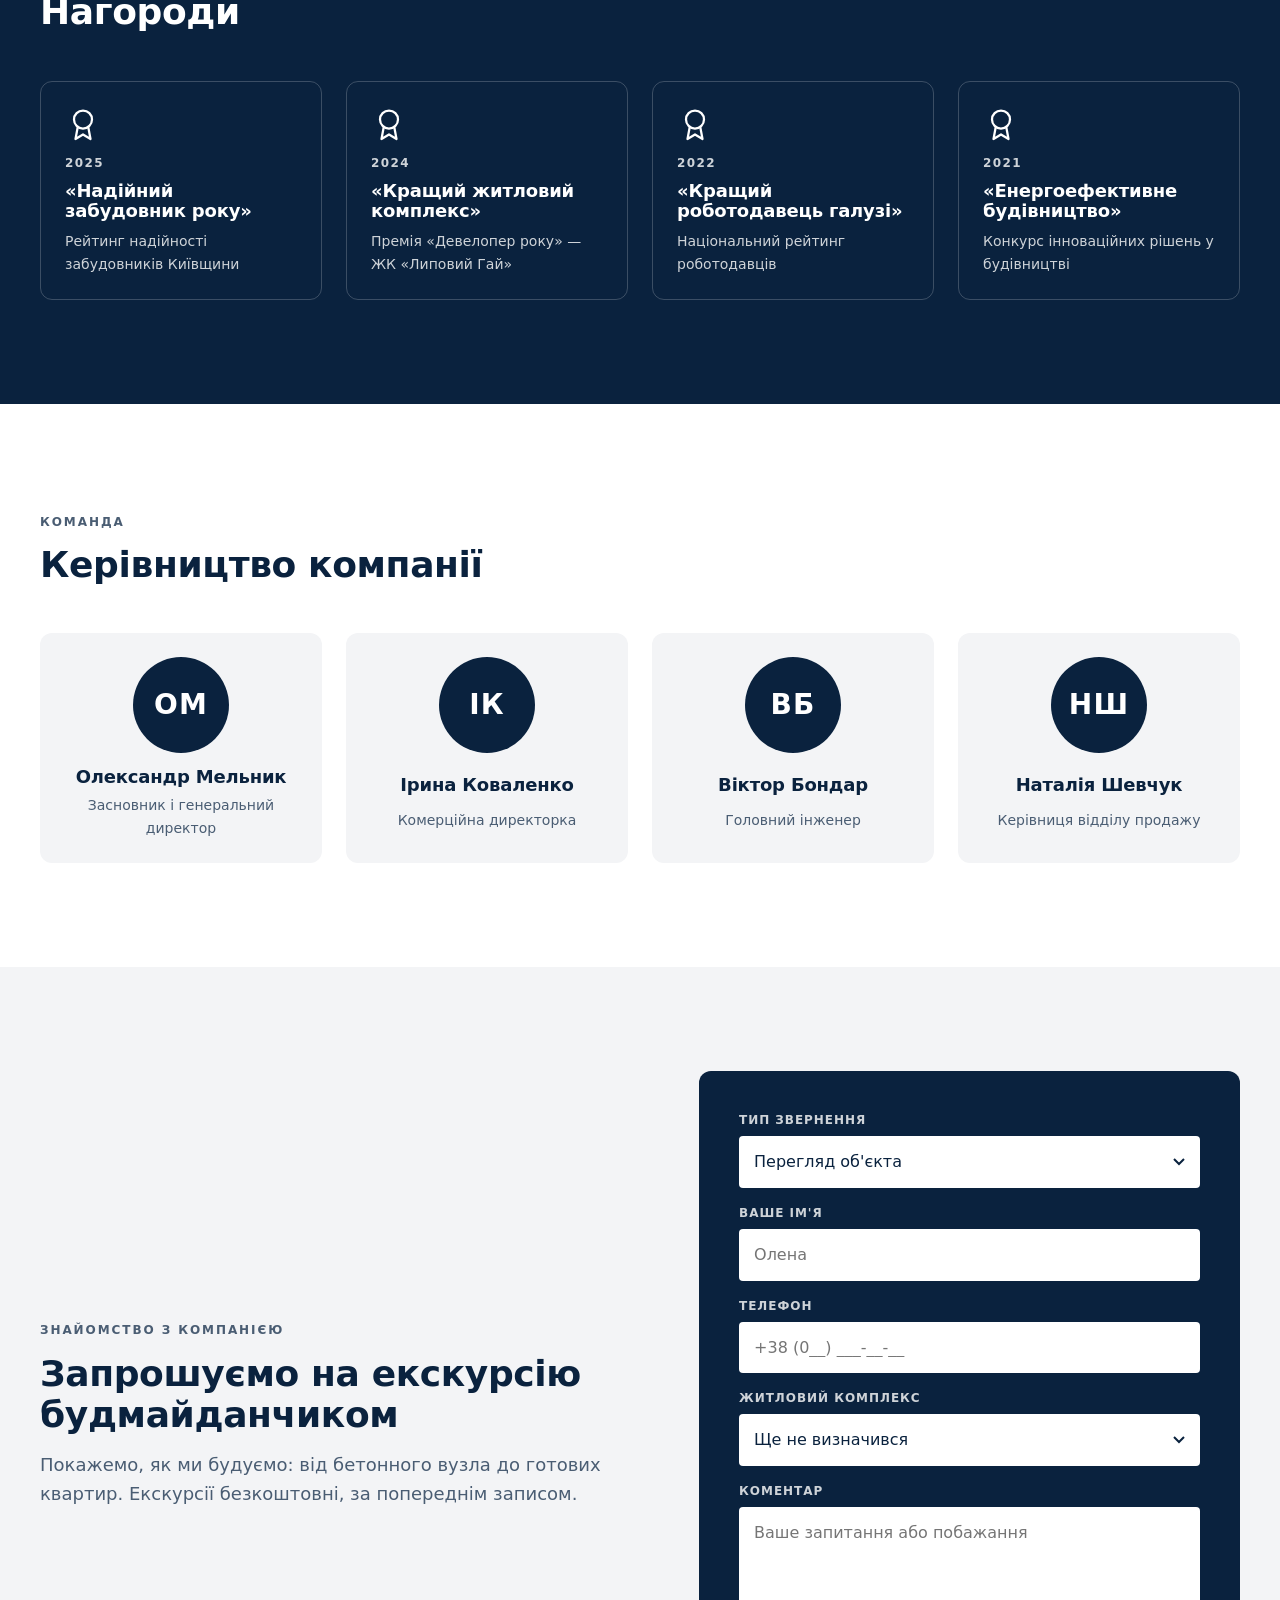
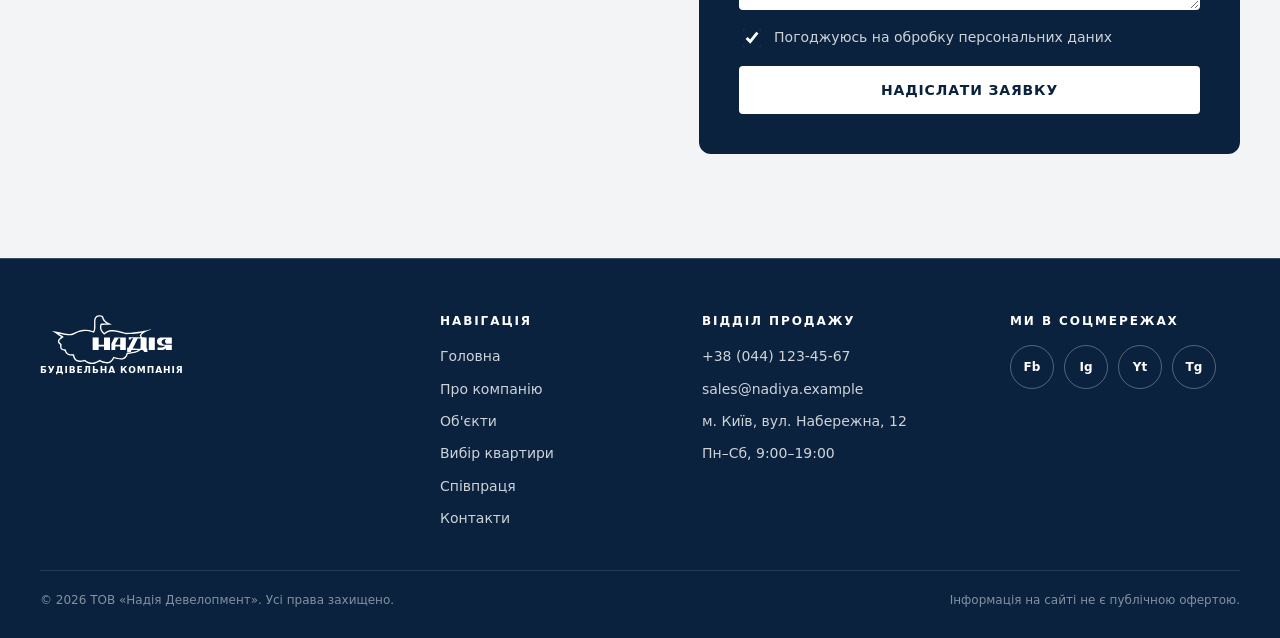
==== commit 21cb78d8: "Підзадача 2: Шапки сторінок без описів - Прибрано описові абзаци під заголовками на всіх внутрішніх " ====
--- a/html/about.html
+++ b/html/about.html
@@ -58,7 +58,6 @@
           </ol>
         </nav>
         <h1>Про компанію</h1>
-        <p class="page-head__text">«Надія Девелопмент» — забудовник повного циклу: від проєкту й власного бетону до обслуговування будинку після здачі.</p>
       </div>
     </section>
 
--- a/css/components.css
+++ b/css/components.css
@@ -1071,3 +1071,16 @@
   font-size: var(--fs-xs);
   text-align: center;
 }
+
+/* Header contact button: same blue accent as the floating button */
+.btn.header-cta {
+  border-color: var(--accent);
+  background: var(--accent);
+  color: var(--white);
+}
+
+.btn.header-cta:hover {
+  border-color: var(--accent-dark);
+  background: var(--accent-dark);
+  color: var(--white);
+}
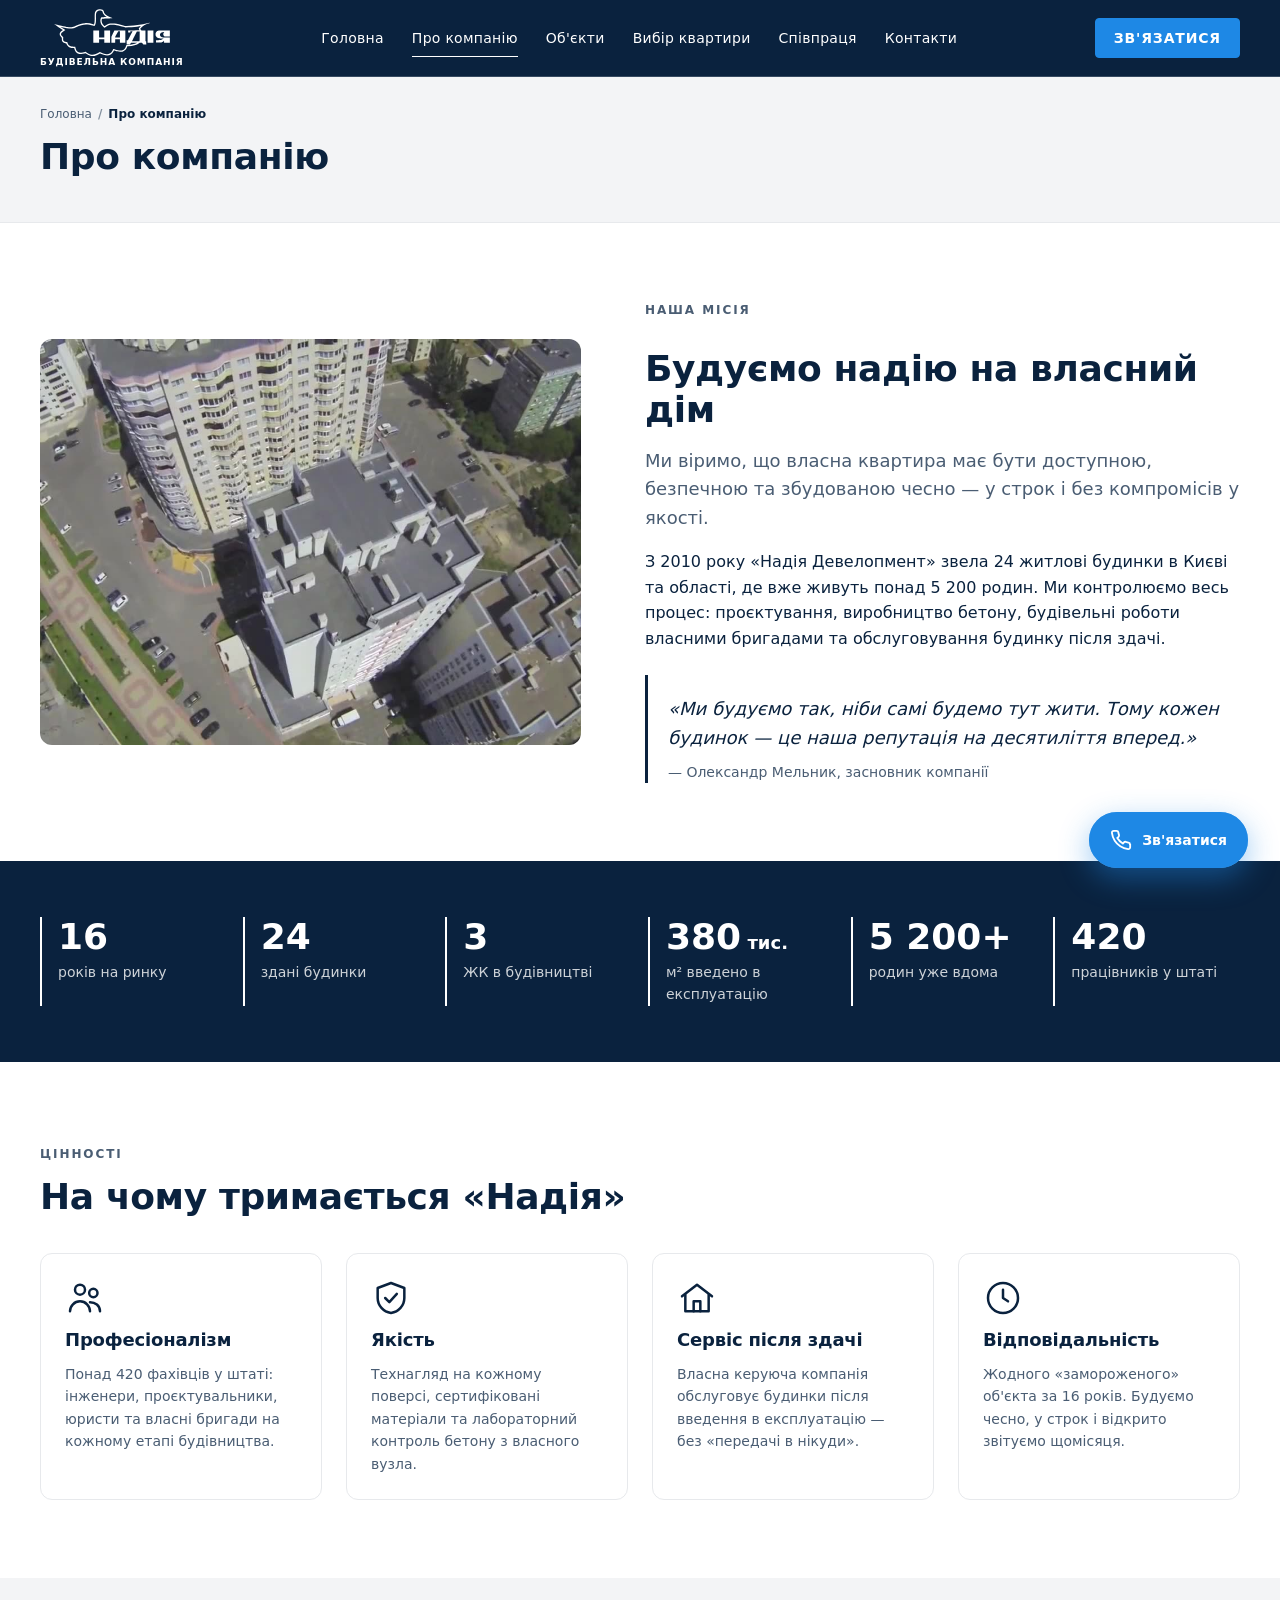
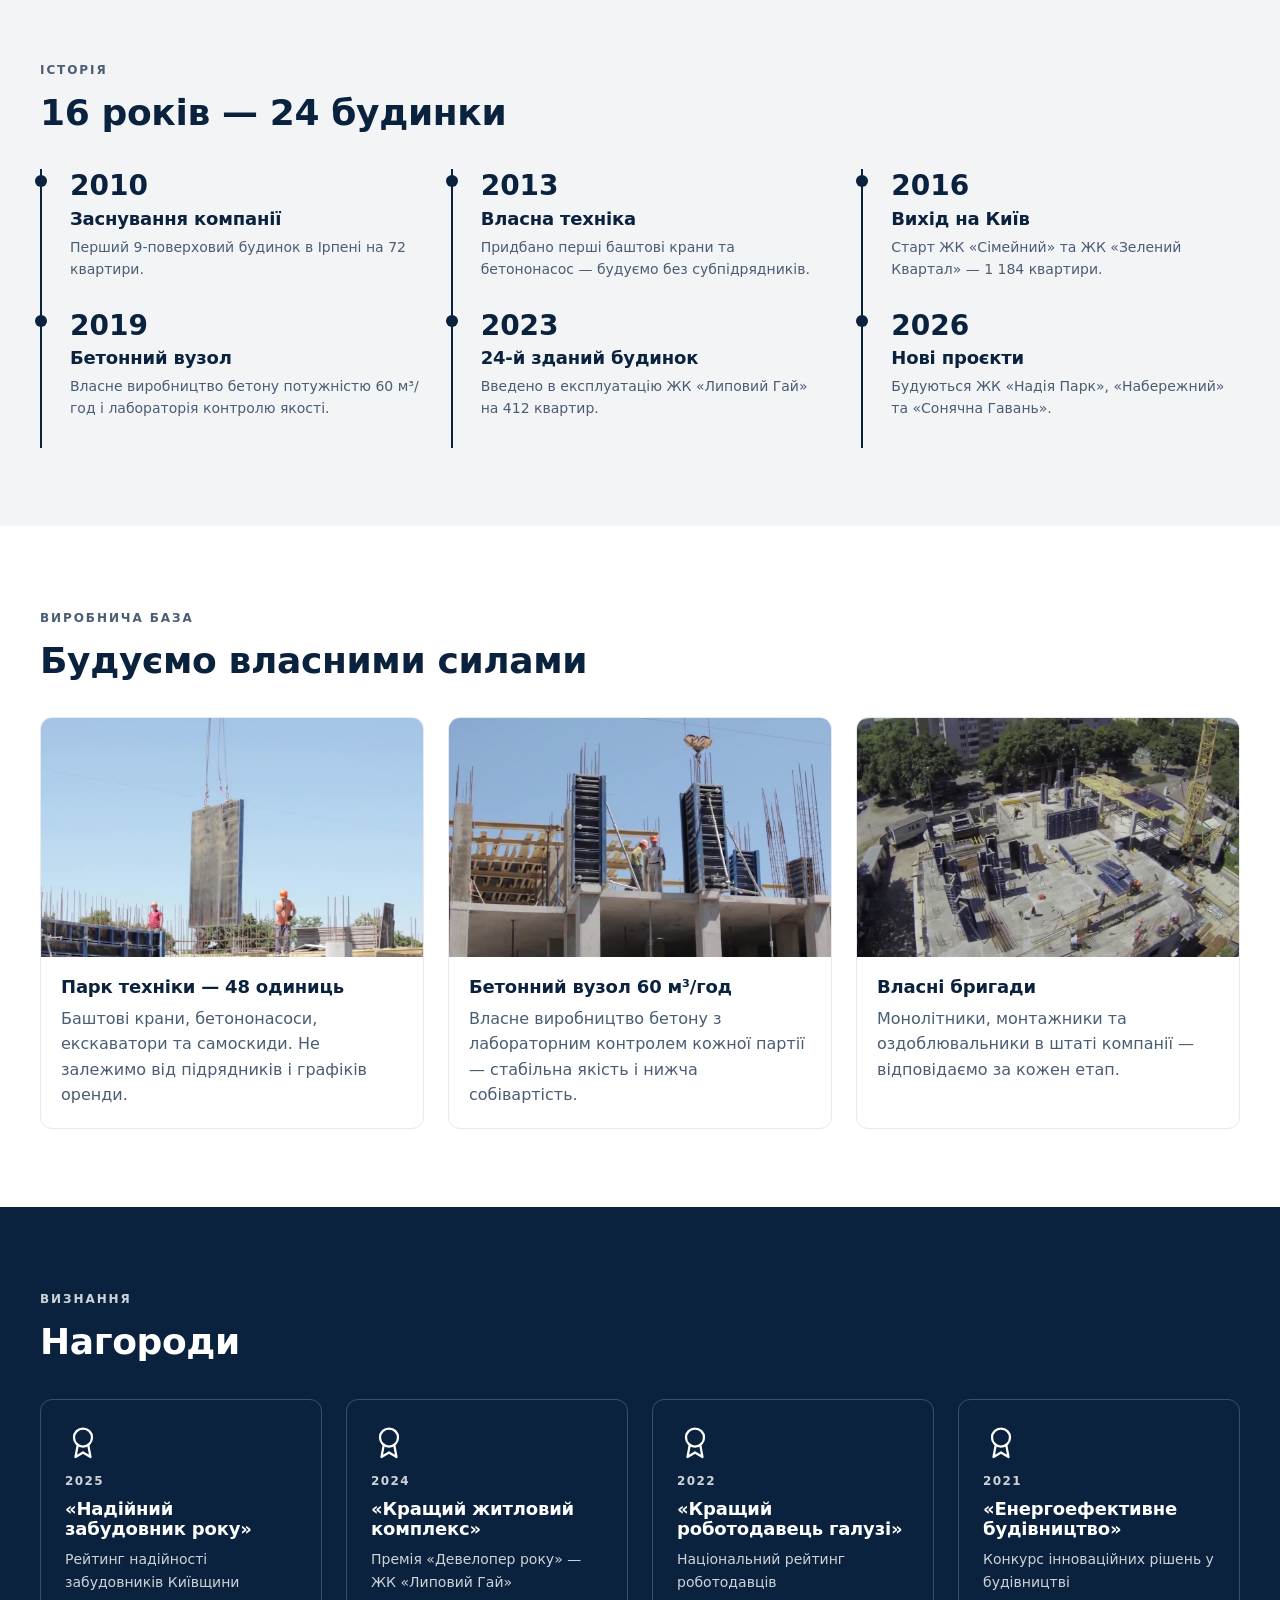
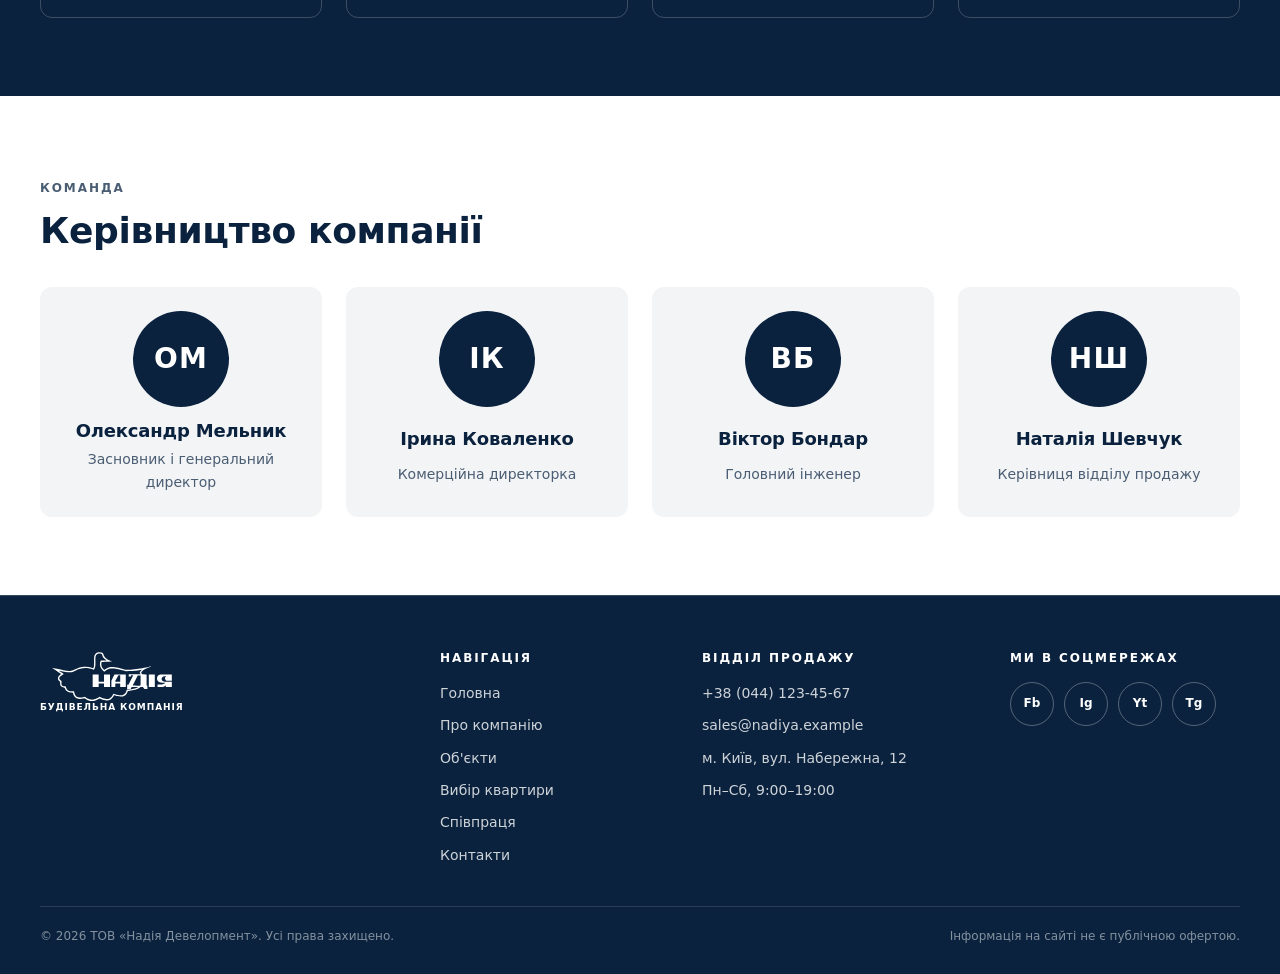
==== commit e6657661: "Підзадача 6: Прибрано вбудовані форми на «Співпраці», «Контактах», «Про компанію» - На цих сторінках" ====
--- a/html/about.html
+++ b/html/about.html
@@ -279,65 +279,6 @@
         </ul>
       </div>
     </section>
-
-    <!-- CTA -->
-    <section class="section section--alt cta" aria-labelledby="about-cta-title">
-      <div class="container cta__inner">
-        <div class="cta__text">
-          <span class="eyebrow">Знайомство з компанією</span>
-          <h2 id="about-cta-title">Запрошуємо на екскурсію будмайданчиком</h2>
-          <p class="lead">Покажемо, як ми будуємо: від бетонного вузла до готових квартир. Екскурсії безкоштовні, за попереднім записом.</p>
-        </div>
-        <div class="cta__form on-dark">
-          <form class="form js-contact-form" novalidate>
-            <div class="form__field">
-              <label class="form__label" for="ab-type">Тип звернення</label>
-              <select class="form__input" id="ab-type" name="type">
-                <option value="consultation">Консультація в офісі продажу</option>
-                <option value="callback">Зворотний дзвінок</option>
-                <option value="booking">Бронювання квартири</option>
-                <option value="viewing" selected>Перегляд об'єкта</option>
-                <option value="online">Онлайн-консультація</option>
-                <option value="availability">Уточнити наявність квартир</option>
-                <option value="employment">Працевлаштування</option>
-                <option value="contracting">Генпідряд</option>
-                <option value="supply">Постачання матеріалів</option>
-              </select>
-            </div>
-            <div class="form__field">
-              <label class="form__label" for="ab-name">Ваше ім'я</label>
-              <input class="form__input" id="ab-name" name="name" type="text" autocomplete="name" required placeholder="Олена">
-            </div>
-            <div class="form__field">
-              <label class="form__label" for="ab-phone">Телефон</label>
-              <input class="form__input" id="ab-phone" name="phone" type="tel" autocomplete="tel" required placeholder="+38 (0__) ___-__-__">
-            </div>
-            <div class="form__field">
-              <label class="form__label" for="ab-project">Житловий комплекс</label>
-              <select class="form__input" id="ab-project" name="project">
-                <option value="">Ще не визначився</option>
-                <option>ЖК «Надія Парк»</option>
-                <option>ЖК «Набережний»</option>
-                <option>ЖК «Сонячна Гавань»</option>
-              </select>
-            </div>
-            <div class="form__field">
-              <label class="form__label" for="ab-message">Коментар</label>
-              <textarea class="form__input" id="ab-message" name="message" rows="3" placeholder="Ваше запитання або побажання"></textarea>
-            </div>
-            <label class="form__check">
-              <input type="checkbox" name="agree" required checked>
-              <span>Погоджуюсь на обробку персональних даних</span>
-            </label>
-            <button class="btn btn--light btn--block" type="submit">Надіслати заявку</button>
-          </form>
-          <div class="form-success" hidden>
-            <p class="form-success__title">Дякуємо!</p>
-            <p class="muted">Менеджер зв'яжеться з вами, щоб узгодити дату екскурсії.</p>
-          </div>
-        </div>
-      </div>
-    </section>
   </main>
 
   <footer class="site-footer">
--- a/css/base.css
+++ b/css/base.css
@@ -43,7 +43,7 @@
   /* Spacing & shape */
   --gutter: 16px;
   --container: 1200px;
-  --section-y: 56px;
+  --section-y: 42px;
   --radius: 4px;
   --radius-lg: 12px;
   --shadow: 0 8px 24px rgba(10, 34, 62, 0.12);
@@ -54,7 +54,7 @@
 @media (min-width: 768px) {
   :root {
     --gutter: 32px;
-    --section-y: 80px;
+    --section-y: 60px;
     --fs-h2: 2.25rem;
     --fs-h1: 3rem;
     --header-h: 76px;
@@ -63,7 +63,7 @@
 
 @media (min-width: 1200px) {
   :root {
-    --section-y: 104px;
+    --section-y: 78px;
     --fs-h1: 3.75rem;
   }
 }
@@ -208,7 +208,7 @@
   flex-direction: column;
   align-items: flex-start;
   gap: 12px;
-  margin-bottom: 32px;
+  margin-bottom: 24px;
 }
 
 @media (min-width: 768px) {
@@ -216,7 +216,7 @@
     flex-direction: row;
     align-items: flex-end;
     justify-content: space-between;
-    margin-bottom: 48px;
+    margin-bottom: 36px;
   }
 }
 
--- a/css/components.css
+++ b/css/components.css
@@ -839,12 +839,6 @@
   .page-head h1 { font-size: 2.25rem; }
 }
 
-.page-head__text {
-  max-width: 640px;
-  color: var(--text-muted);
-  font-size: var(--fs-base);
-}
-
 .breadcrumbs {
   margin-bottom: 12px;
   font-size: var(--fs-xs);
--- a/css/pages.css
+++ b/css/pages.css
@@ -968,56 +968,15 @@
   text-decoration: underline;
 }
 
-.contacts {
-  display: grid;
-  gap: 32px;
-}
-
-@media (min-width: 1024px) {
-  .contacts { grid-template-columns: 1.2fr 1fr; gap: 48px; align-items: stretch; }
-}
-
-.contacts__form {
-  padding: 24px var(--gutter);
-  margin-inline: calc(var(--gutter) * -1);
-  background: var(--white);
-}
-
-@media (min-width: 768px) {
-  .contacts__form { padding: 40px; margin-inline: 0; border-radius: var(--radius-lg); }
-}
-
-.contacts__form h2 {
-  margin-bottom: 8px;
-}
-
-.contacts__intro {
-  margin-bottom: 24px;
-}
-
-.form__row {
-  display: grid;
-  gap: 16px;
-}
-
-@media (min-width: 600px) {
-  .form__row { grid-template-columns: 1fr 1fr; }
-}
-
-@media (min-width: 600px) {
-  .contacts__submit { justify-self: start; min-width: 220px; }
-}
-
-.contacts__map {
-  min-height: 320px;
-}
-
-@media (min-width: 1024px) {
-  .contacts { align-items: start; }
-  .contacts__map { position: sticky; top: calc(var(--header-h) + 24px); min-height: 0; aspect-ratio: 6 / 5; }
-}
-
-.contacts__map .map__svg {
+.map--route {
+  aspect-ratio: 4 / 3;
+}
+
+@media (min-width: 768px) {
+  .map--route { aspect-ratio: 21 / 8; }
+}
+
+.map--route .map__svg {
   position: absolute;
   inset: 0;
   width: 100%;
@@ -1468,14 +1427,14 @@
 .promo {
   position: relative;
   overflow: hidden;
-  padding-block: 48px;
+  padding-block: 36px;
   background:
     linear-gradient(105deg, rgba(10, 34, 62, 0.97) 40%, rgba(10, 34, 62, 0.8)),
     url("../assets/img/facade.jpg") center / cover no-repeat;
 }
 
 @media (min-width: 768px) {
-  .promo { padding-block: 64px; }
+  .promo { padding-block: 48px; }
 }
 
 .promo__inner {
@@ -1535,128 +1494,48 @@
 /* --------------------------------------------------------------------------
    Cooperation page
    -------------------------------------------------------------------------- */
-.coop-intro {
-  display: grid;
-  gap: 8px;
-  max-width: 720px;
-  margin-bottom: 28px;
-}
-
-.vacancies {
-  display: grid;
-  gap: 16px;
-}
-
-@media (min-width: 768px) {
-  .vacancies { grid-template-columns: repeat(2, 1fr); }
-}
-
-@media (min-width: 1200px) {
-  .vacancies { grid-template-columns: repeat(3, 1fr); }
-}
-
-.vacancy {
-  display: grid;
-  align-content: start;
-  gap: 10px;
-  padding: 24px;
-  border: 1px solid var(--navy-10);
-  border-radius: var(--radius-lg);
-}
-
-.vacancy__head {
-  display: flex;
-  flex-wrap: wrap;
-  align-items: baseline;
-  justify-content: space-between;
-  gap: 4px 12px;
-}
-
-.vacancy__title {
-  font-size: var(--fs-lg);
-}
-
-.vacancy__salary {
-  font-weight: 700;
-  white-space: nowrap;
-}
-
-.vacancy__meta {
-  font-size: var(--fs-sm);
-  color: var(--text-muted);
-}
-
-.vacancy__list {
-  display: grid;
-  gap: 6px;
-  margin-bottom: 6px;
-  padding-left: 18px;
-  font-size: var(--fs-sm);
-}
-
-.vacancy .btn {
-  justify-self: start;
-}
-
-.coop-note {
-  margin-top: 24px;
-  padding: 16px 20px;
-  background: var(--bg-alt);
-  border-radius: var(--radius-lg);
-  font-size: var(--fs-sm);
-}
-
-.coop-note a,
-.coop-terms a {
-  text-decoration: underline;
-}
-
-.coop-grid {
-  display: grid;
-  gap: 16px;
-}
-
-@media (min-width: 768px) {
-  .coop-grid { grid-template-columns: repeat(2, 1fr); }
-}
-
-@media (min-width: 1200px) {
-  .coop-grid { grid-template-columns: repeat(4, 1fr); }
-  .coop-grid--3 { grid-template-columns: repeat(3, 1fr); }
-}
-
-.coop-card {
-  display: grid;
-  align-content: start;
-  gap: 6px;
-  padding: 20px;
-  background: var(--bg-alt);
-  border-radius: var(--radius-lg);
-}
-
-.coop-card__title {
-  font-size: var(--fs-base);
-}
-
-.coop-card__text {
-  font-size: var(--fs-sm);
-  color: var(--text-muted);
-}
-
-.coop-terms {
+.coop__inner {
+  display: grid;
+  gap: 24px;
+  align-items: start;
+}
+
+@media (min-width: 1024px) {
+  .coop__inner { grid-template-columns: 1.1fr 1fr; gap: 64px; }
+}
+
+.coop__text {
   display: grid;
   gap: 12px;
-  max-width: 720px;
-  margin-top: 32px;
-}
-
-.coop-terms .pay-card__list {
-  margin: 0;
-  padding-top: 0;
-  border: 0;
-}
-
-.coop-terms .btn {
+}
+
+.coop__text .btn {
   justify-self: start;
   margin-top: 8px;
 }
+
+.coop__list {
+  display: grid;
+  gap: 8px;
+}
+
+.coop__list li {
+  position: relative;
+  padding: 14px 16px 14px 44px;
+  border: 1px solid var(--navy-10);
+  border-radius: var(--radius);
+  background: var(--white);
+  font-weight: 500;
+}
+
+.coop__list li::before {
+  content: "";
+  position: absolute;
+  left: 18px;
+  top: 20px;
+  width: 12px;
+  height: 7px;
+  border-left: 2px solid var(--navy);
+  border-bottom: 2px solid var(--navy);
+  transform: rotate(-45deg);
+}
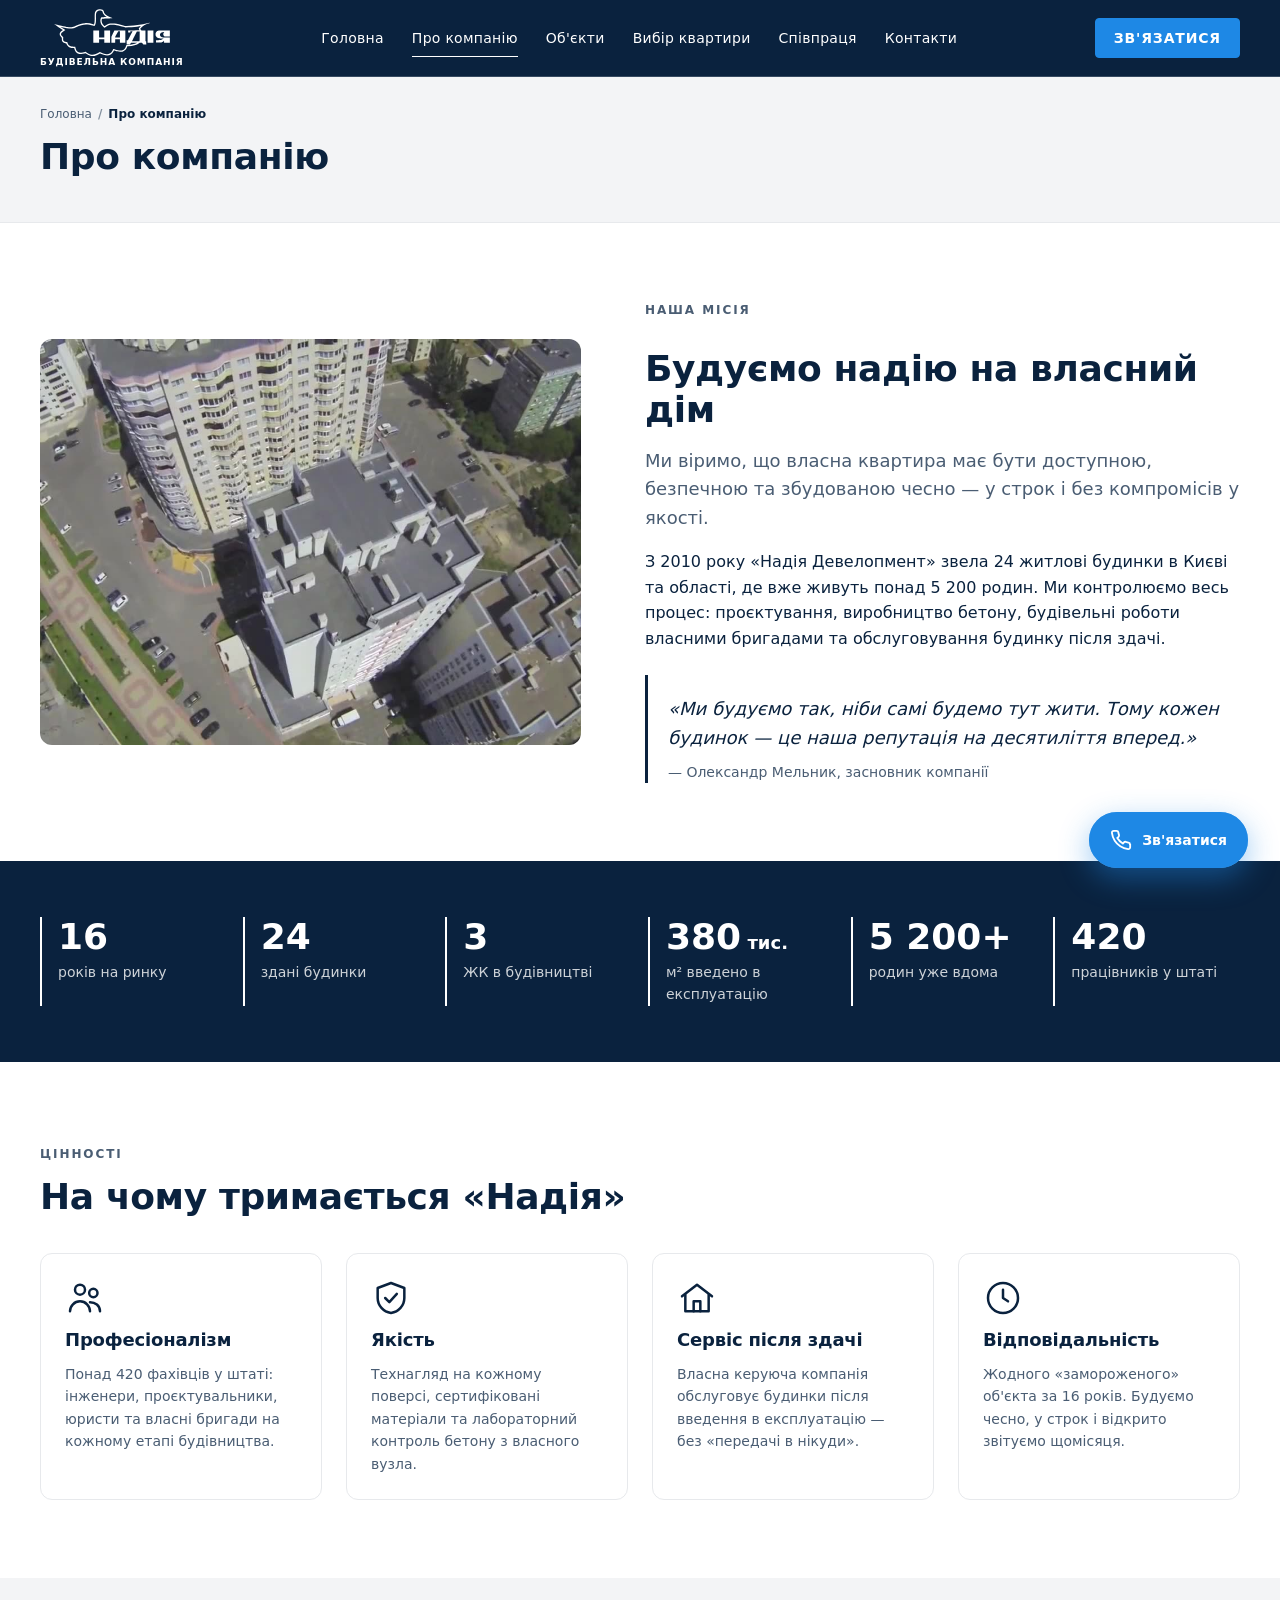
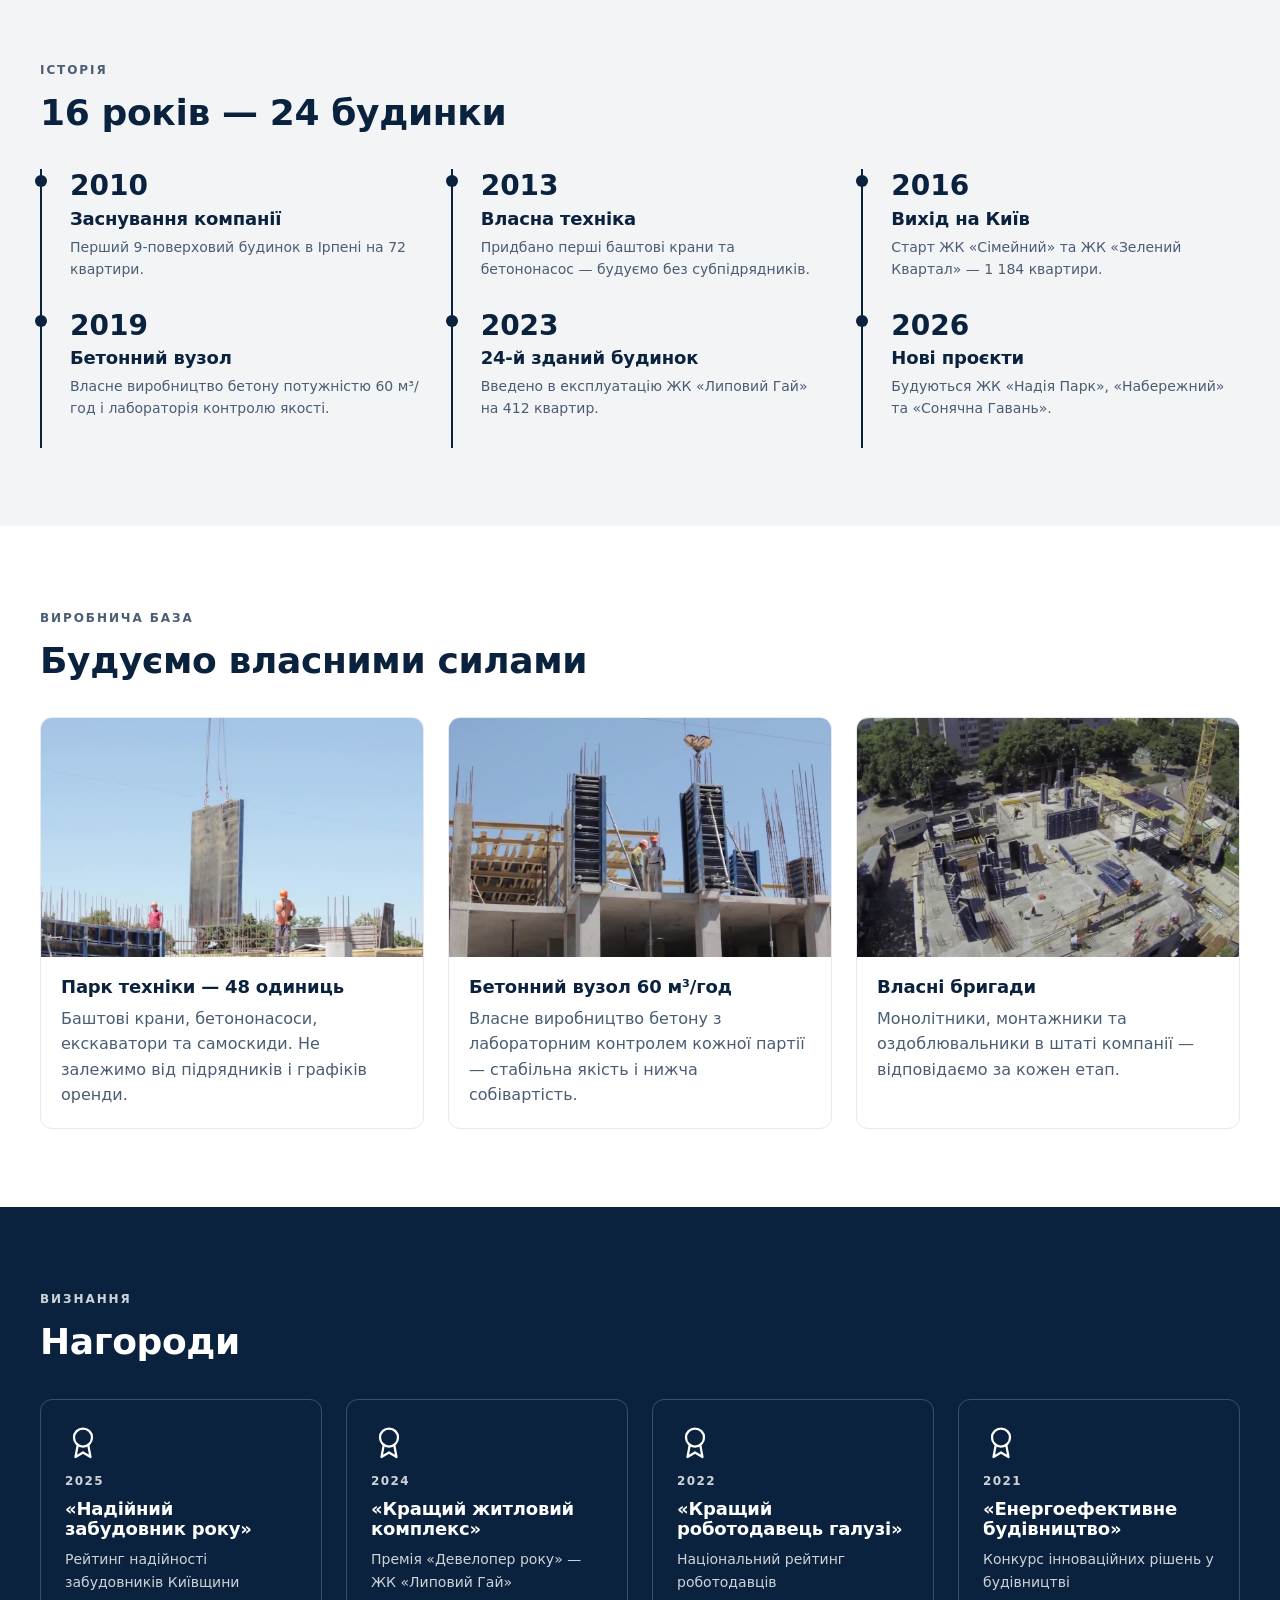
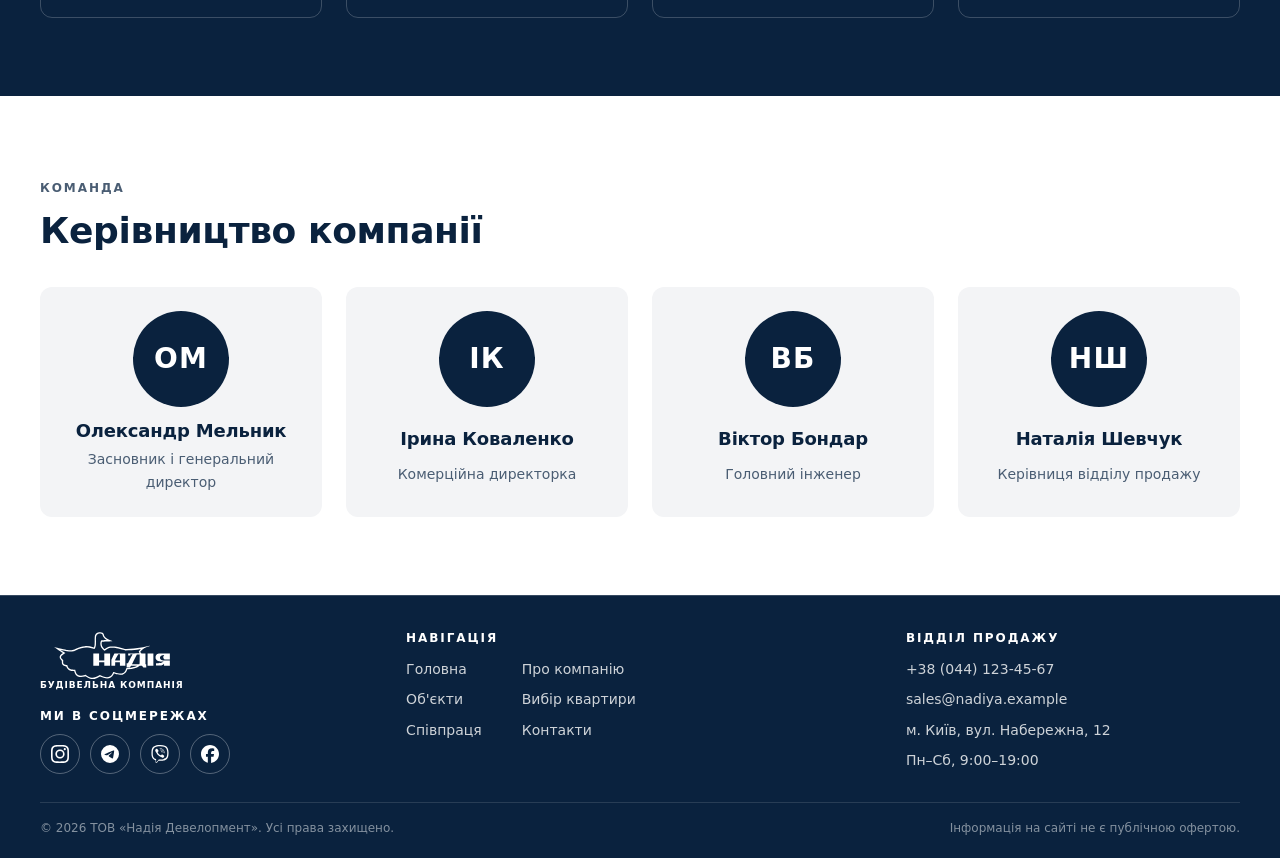
==== commit b16ecc8b: "Підзадача 2: Новий компактний футер - «Ми в соцмережах» перенесено під лого; брендові іконки Instagr" ====
--- a/html/about.html
+++ b/html/about.html
@@ -289,10 +289,17 @@
             <img src="../assets/img/logo.svg" alt="Надія" width="301" height="122" loading="lazy">
             <span class="logo__caption">Будівельна компанія</span>
           </a>
+          <h2 class="site-footer__title site-footer__title--social">Ми в соцмережах</h2>
+          <ul class="site-footer__social">
+            <li><a href="#" aria-label="Instagram"><img src="../assets/icons/social/instagram-white.svg" alt="" width="20" height="20"></a></li>
+            <li><a href="#" aria-label="Telegram"><img src="../assets/icons/social/telegram-white.svg" alt="" width="20" height="20"></a></li>
+            <li><a href="#" aria-label="Viber"><img src="../assets/icons/social/viber-white.svg" alt="" width="20" height="20"></a></li>
+            <li><a href="#" aria-label="Facebook"><img src="../assets/icons/social/facebook-white.svg" alt="" width="20" height="20"></a></li>
+          </ul>
         </div>
         <div>
           <h2 class="site-footer__title">Навігація</h2>
-          <ul class="site-footer__list">
+          <ul class="site-footer__list site-footer__list--nav">
             <li><a href="../index.html">Головна</a></li>
             <li><a href="about.html">Про компанію</a></li>
             <li><a href="properties.html">Об'єкти</a></li>
@@ -308,15 +315,6 @@
             <li><a href="mailto:sales@nadiya.example">sales@nadiya.example</a></li>
             <li>м. Київ, вул. Набережна, 12</li>
             <li>Пн–Сб, 9:00–19:00</li>
-          </ul>
-        </div>
-        <div>
-          <h2 class="site-footer__title">Ми в соцмережах</h2>
-          <ul class="site-footer__social">
-            <li><a href="#" aria-label="Facebook">Fb</a></li>
-            <li><a href="#" aria-label="Instagram">Ig</a></li>
-            <li><a href="#" aria-label="YouTube">Yt</a></li>
-            <li><a href="#" aria-label="Telegram">Tg</a></li>
           </ul>
         </div>
       </div>
--- a/css/components.css
+++ b/css/components.css
@@ -346,73 +346,86 @@
   background: var(--navy);
   color: var(--navy-20);
   font-size: var(--fs-sm);
-  padding-top: 56px;
+  padding-top: 36px;
 }
 
 .site-footer__grid {
   display: grid;
-  gap: 32px;
-  padding-bottom: 40px;
+  gap: 28px;
+  padding-bottom: 28px;
 }
 
 @media (min-width: 768px) {
-  .site-footer__grid { grid-template-columns: repeat(2, 1fr); }
-}
-
-@media (min-width: 1200px) {
-  .site-footer__grid { grid-template-columns: 1.6fr 1fr 1.2fr 1fr; }
+  .site-footer__grid { grid-template-columns: 1fr 1.4fr 1fr; gap: 32px; }
+}
+
+.site-footer__brand {
+  display: grid;
+  justify-items: start;
+  align-content: start;
 }
 
 .logo--footer img {
-  width: 120px;
+  width: 116px;
 }
 
 .site-footer__title {
-  margin-bottom: 16px;
+  margin-bottom: 12px;
   color: var(--white);
   font-size: var(--fs-xs);
   letter-spacing: 0.16em;
   text-transform: uppercase;
 }
 
+.site-footer__title--social {
+  margin: 20px 0 10px;
+}
+
 .site-footer__list {
   display: grid;
+  gap: 8px;
+}
+
+.site-footer__list--nav {
+  grid-template-columns: repeat(2, max-content);
+  column-gap: 40px;
+}
+
+.site-footer__list a:hover {
+  color: var(--white);
+}
+
+.site-footer__social {
+  display: flex;
   gap: 10px;
 }
 
-.site-footer__list a:hover {
-  color: var(--white);
-}
-
-.site-footer__social {
-  display: flex;
-  gap: 10px;
-}
-
 .site-footer__social a {
   display: flex;
   align-items: center;
   justify-content: center;
-  width: 44px;
-  height: 44px;
+  width: 40px;
+  height: 40px;
   border: 1px solid rgba(255, 255, 255, 0.3);
   border-radius: 50%;
-  color: var(--white);
-  font-weight: 600;
-  font-size: var(--fs-xs);
-  transition: background var(--transition), color var(--transition);
+  transition: background var(--transition), border-color var(--transition);
 }
 
 .site-footer__social a:hover {
-  background: var(--white);
-  color: var(--navy);
+  background: rgba(255, 255, 255, 0.12);
+  border-color: var(--white);
+}
+
+.site-footer__social img {
+  width: 18px;
+  height: 18px;
 }
 
 .site-footer__bottom {
   display: flex;
   flex-direction: column;
   gap: 4px;
-  padding: 20px 0 96px; /* room for the floating contact button */
+  padding: 16px 0 88px; /* room for the floating contact button */
   border-top: 1px solid rgba(255, 255, 255, 0.12);
   font-size: var(--fs-xs);
   color: var(--navy-50);
@@ -422,7 +435,7 @@
   .site-footer__bottom {
     flex-direction: row;
     justify-content: space-between;
-    padding-bottom: 28px;
+    padding-bottom: 20px;
   }
 }
 
--- a/css/pages.css
+++ b/css/pages.css
@@ -1539,3 +1539,289 @@
   border-bottom: 2px solid var(--navy);
   transform: rotate(-45deg);
 }
+
+/* --------------------------------------------------------------------------
+   Construction photo chronicle (animated timeline, property page)
+   -------------------------------------------------------------------------- */
+.chrono {
+  display: grid;
+  gap: 20px;
+}
+
+.chrono__stage {
+  position: relative;
+  overflow: hidden;
+  border-radius: var(--radius-lg);
+  aspect-ratio: 4 / 3;
+  background: var(--navy);
+}
+
+@media (min-width: 768px) {
+  .chrono__stage { aspect-ratio: 21 / 8; }
+}
+
+.chrono__slide {
+  position: absolute;
+  inset: 0;
+  margin: 0;
+  opacity: 0;
+  transition: opacity 0.6s ease;
+}
+
+.chrono__slide.is-active {
+  opacity: 1;
+}
+
+.chrono__slide img {
+  width: 100%;
+  height: 100%;
+  object-fit: cover;
+  transform: scale(1.06);
+  transition: transform 4.5s ease-out;
+}
+
+/* Slow "Ken Burns" zoom while a slide is shown */
+.chrono__slide.is-active img {
+  transform: scale(1);
+}
+
+.chrono__slide figcaption {
+  position: absolute;
+  left: 0;
+  right: 0;
+  bottom: 0;
+  padding: 72px 20px 18px;
+  background: linear-gradient(to top, rgba(10, 34, 62, 0.92), rgba(10, 34, 62, 0));
+  color: var(--white);
+  font-size: var(--fs-sm);
+}
+
+@media (min-width: 768px) {
+  .chrono__slide figcaption { padding: 96px 28px 24px; font-size: var(--fs-base); }
+}
+
+.chrono__info {
+  position: absolute;
+  top: 16px;
+  left: 16px;
+  right: 16px;
+  display: flex;
+  flex-wrap: wrap;
+  align-items: center;
+  gap: 8px;
+  pointer-events: none;
+}
+
+.chrono__date,
+.chrono__title,
+.chrono__count {
+  padding: 6px 12px;
+  border-radius: var(--radius);
+  font-size: var(--fs-xs);
+  font-weight: 600;
+}
+
+.chrono__date {
+  background: var(--white);
+  color: var(--navy);
+  letter-spacing: 0.06em;
+  text-transform: uppercase;
+}
+
+.chrono__title {
+  background: rgba(10, 34, 62, 0.85);
+  color: var(--white);
+}
+
+.chrono__count {
+  margin-left: auto;
+  background: rgba(10, 34, 62, 0.6);
+  color: var(--white);
+}
+
+/* Scale */
+.chrono__scale {
+  position: relative;
+  padding: 0 18px 44px;
+}
+
+.chrono__track {
+  position: relative;
+  height: 28px;
+  cursor: pointer;
+  touch-action: none; /* allow horizontal drag on touch screens */
+}
+
+.chrono__track::before {
+  content: "";
+  position: absolute;
+  left: 0;
+  right: 0;
+  top: 50%;
+  height: 4px;
+  margin-top: -2px;
+  border-radius: 2px;
+  background: var(--navy-20);
+}
+
+.chrono__fill {
+  position: absolute;
+  left: 0;
+  top: 50%;
+  height: 4px;
+  margin-top: -2px;
+  border-radius: 2px;
+  background: var(--navy);
+  transition: width 0.45s ease;
+}
+
+.chrono__thumb {
+  position: absolute;
+  top: 50%;
+  width: 28px;
+  height: 28px;
+  margin: -14px 0 0 -14px;
+  border: 4px solid var(--white);
+  border-radius: 50%;
+  background: var(--navy);
+  box-shadow: 0 2px 10px rgba(10, 34, 62, 0.35);
+  cursor: grab;
+  transition: left 0.45s ease, transform 0.2s ease;
+  z-index: 2;
+}
+
+.chrono__thumb:focus-visible {
+  outline: 3px solid var(--accent);
+  outline-offset: 2px;
+}
+
+/* Gentle pulse on the thumb while autoplay runs */
+.chrono.is-playing .chrono__thumb {
+  animation: chrono-pulse 2s ease-in-out infinite;
+}
+
+@keyframes chrono-pulse {
+  0%, 100% { box-shadow: 0 2px 10px rgba(10, 34, 62, 0.35), 0 0 0 0 rgba(10, 34, 62, 0.25); }
+  50% { box-shadow: 0 2px 10px rgba(10, 34, 62, 0.35), 0 0 0 8px rgba(10, 34, 62, 0); }
+}
+
+.chrono.is-dragging .chrono__thumb {
+  cursor: grabbing;
+  transform: scale(1.15);
+  transition: transform 0.2s ease; /* follow the pointer without lag */
+}
+
+.chrono.is-dragging .chrono__fill {
+  transition: none;
+}
+
+.chrono.is-dragging .chrono__stage {
+  user-select: none;
+}
+
+/* Stage markers under the scale */
+.chrono__markers {
+  position: absolute;
+  left: 18px;
+  right: 18px;
+  top: 0;
+  height: 100%;
+  margin: 0;
+  padding: 0;
+  list-style: none;
+  pointer-events: none;
+}
+
+.chrono__marker {
+  position: absolute;
+  top: 0;
+  transform: translateX(-50%);
+}
+
+.chrono__marker::before {
+  content: "";
+  position: absolute;
+  left: 50%;
+  top: 8px;
+  width: 12px;
+  height: 12px;
+  margin-left: -6px;
+  border: 2px solid var(--navy-50);
+  border-radius: 50%;
+  background: var(--white);
+  transition: background var(--transition), border-color var(--transition);
+}
+
+.chrono__marker--done::before,
+.chrono__marker--current::before,
+.chrono__marker.is-passed::before,
+.chrono__marker.is-active::before {
+  border-color: var(--navy);
+  background: var(--navy);
+}
+
+.chrono__marker-btn {
+  display: flex;
+  flex-direction: column;
+  align-items: center;
+  margin-top: 30px;
+  padding: 2px 4px;
+  font-size: var(--fs-xs);
+  line-height: 1.25;
+  color: var(--text-muted);
+  white-space: nowrap;
+  pointer-events: auto;
+  transition: color var(--transition);
+}
+
+.chrono__marker-btn:hover,
+.chrono__marker.is-active .chrono__marker-btn {
+  color: var(--navy);
+  font-weight: 700;
+}
+
+@media (min-width: 768px) {
+  .chrono__marker-btn { flex-direction: row; gap: 4px; font-size: var(--fs-sm); }
+}
+
+.chrono__hint {
+  font-size: var(--fs-sm);
+}
+
+/* Play / pause toggle */
+.chrono__toggle {
+  display: inline-flex;
+  align-items: center;
+  gap: 8px;
+  min-height: 40px;
+  padding: 8px 16px;
+  border: 1px solid var(--border);
+  border-radius: 20px;
+  background: var(--white);
+  font-size: var(--fs-sm);
+  font-weight: 600;
+}
+
+.chrono__toggle:hover {
+  border-color: var(--navy);
+}
+
+.chrono__toggle-icon {
+  width: 10px;
+  height: 12px;
+  border-left: 3px solid currentColor;
+  border-right: 3px solid currentColor;
+}
+
+.chrono__toggle.is-paused .chrono__toggle-icon {
+  width: 0;
+  height: 0;
+  border-style: solid;
+  border-width: 6px 0 6px 10px;
+  border-color: transparent transparent transparent currentColor;
+}
+
+@media (prefers-reduced-motion: reduce) {
+  .chrono__slide img,
+  .chrono__slide.is-active img { transform: none; transition: none; }
+}
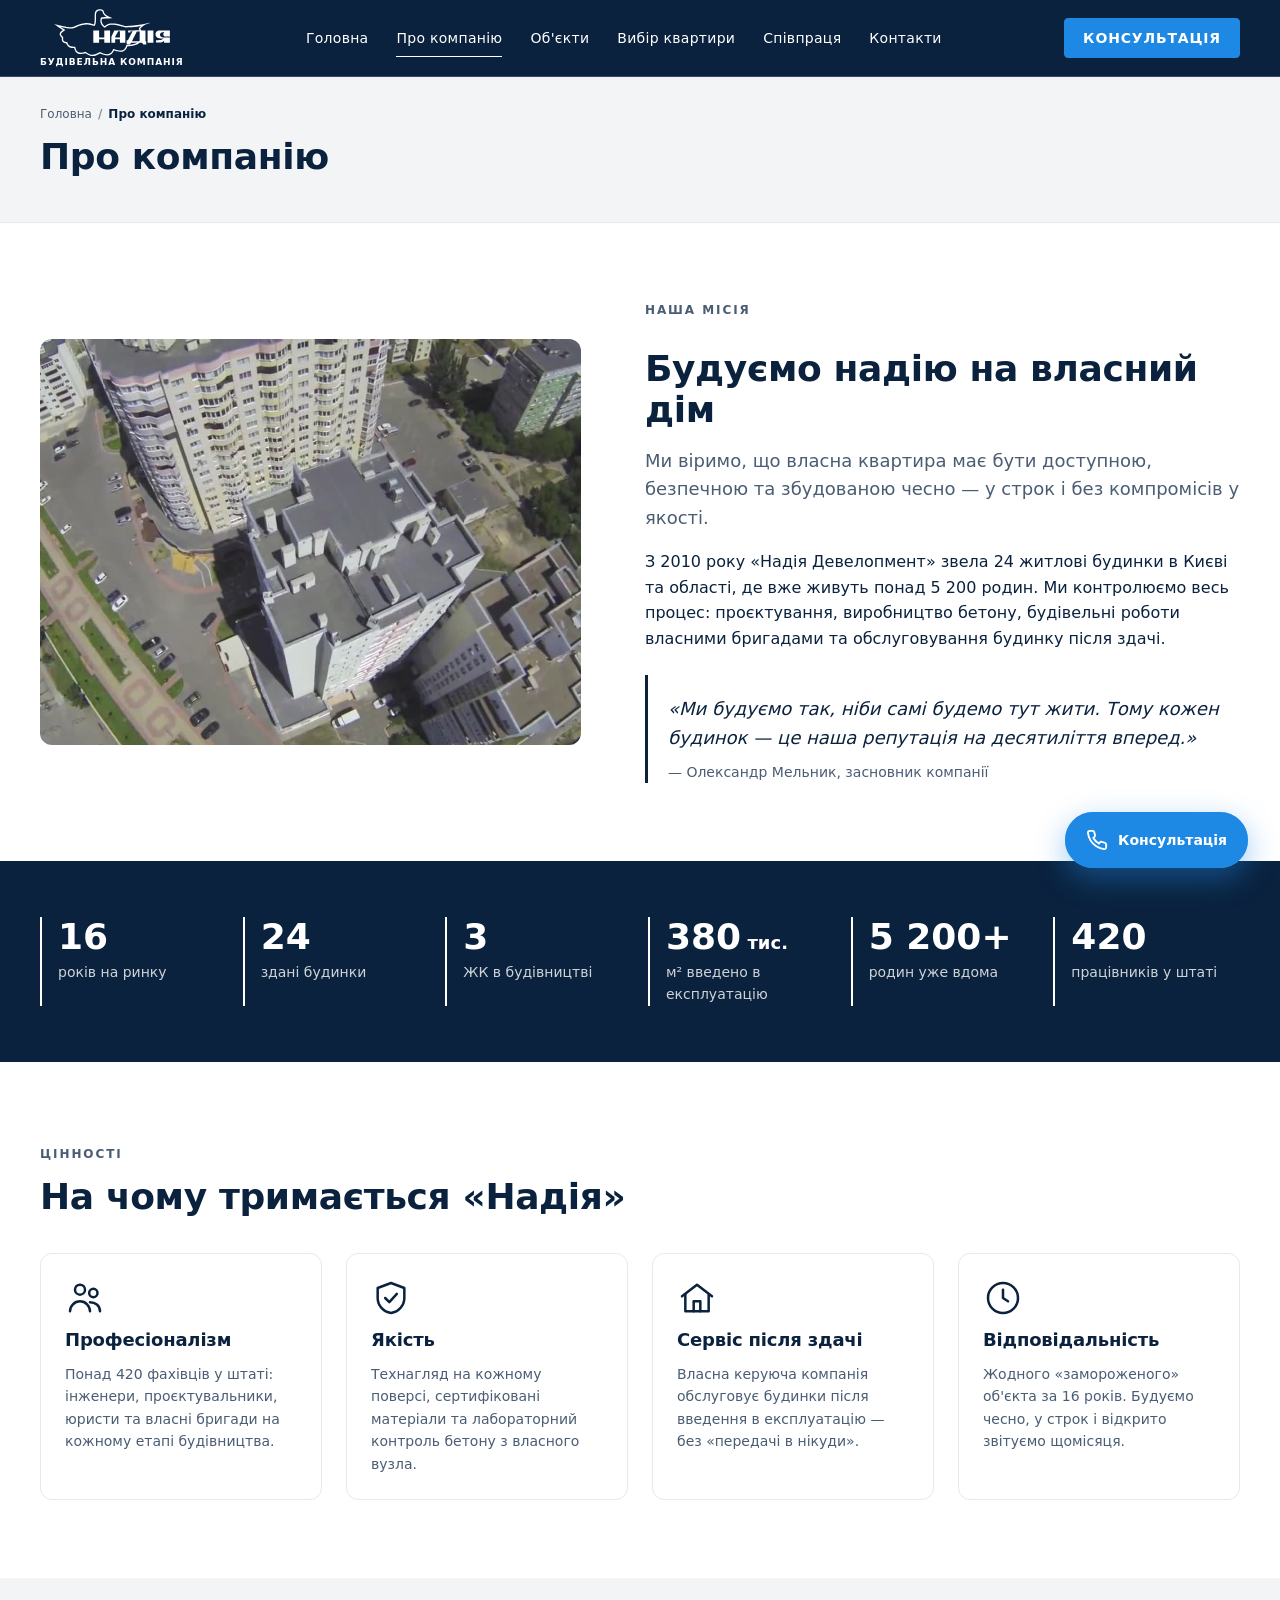
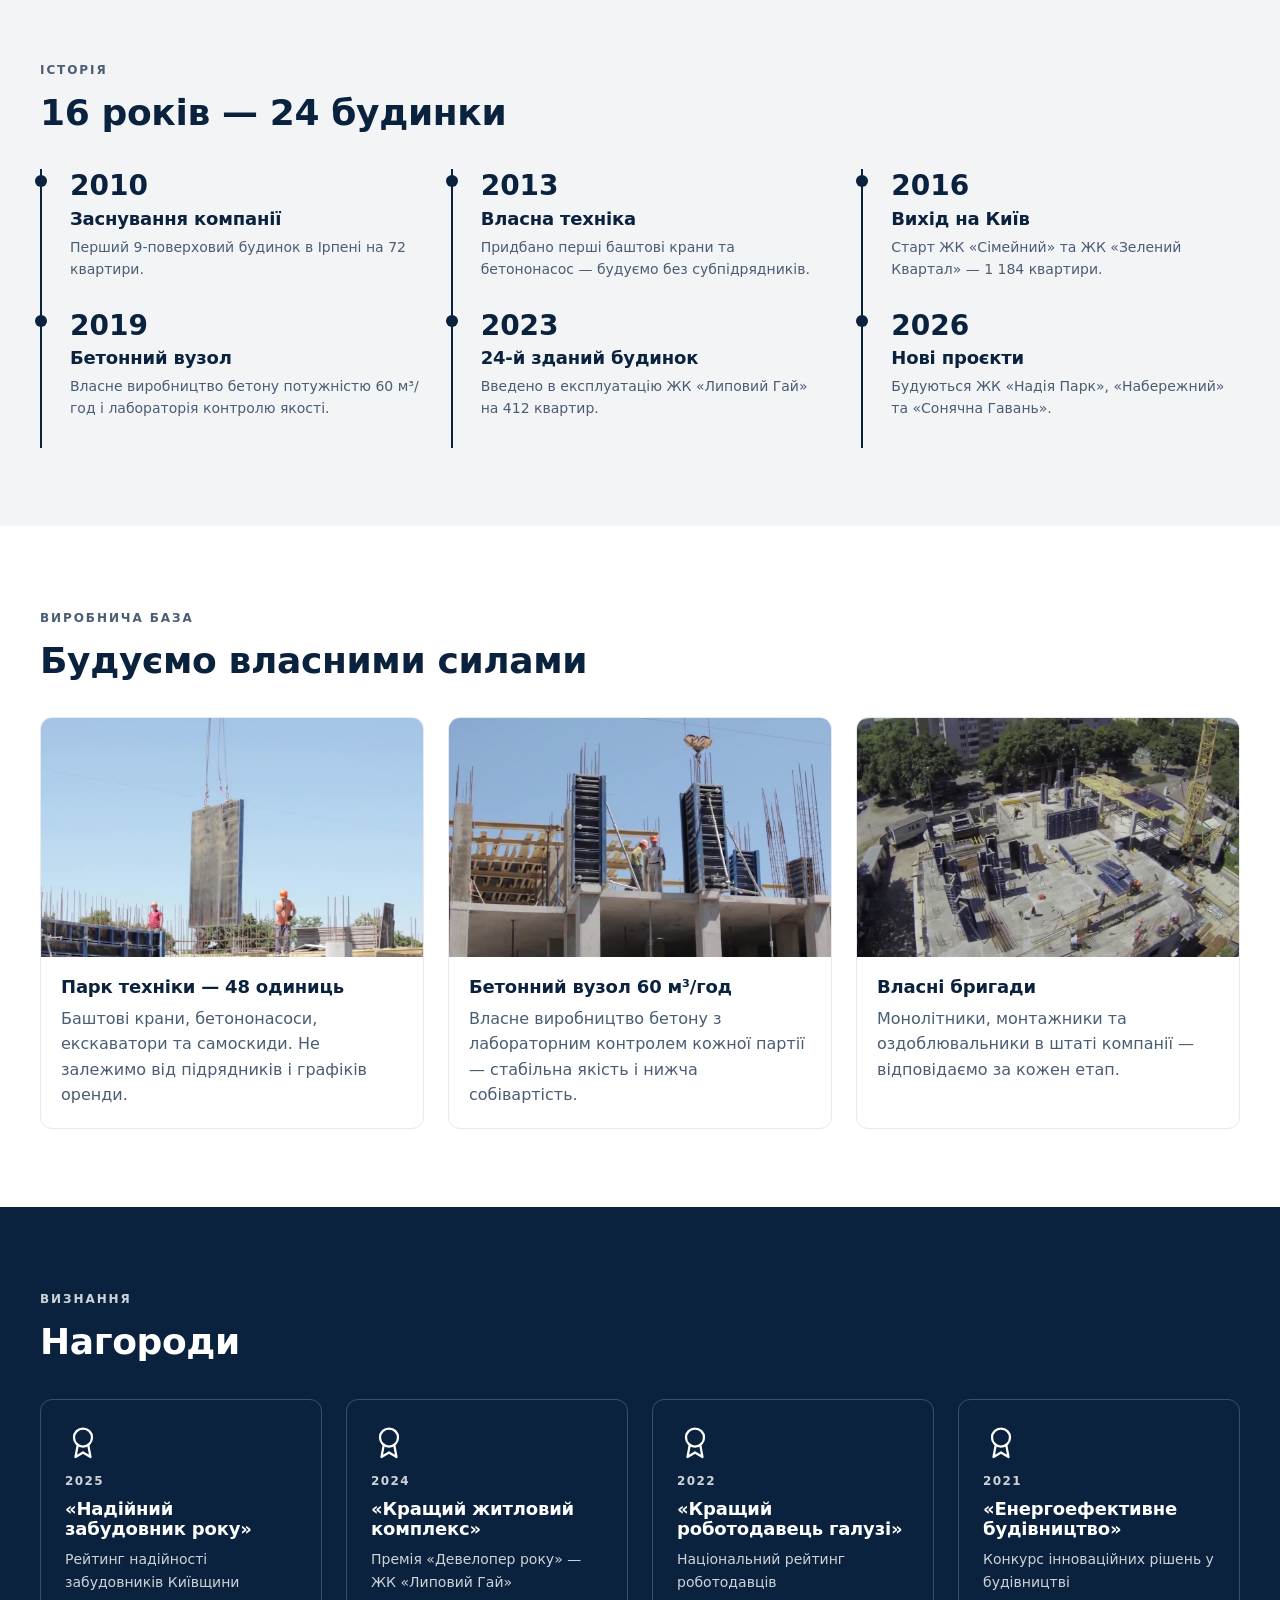
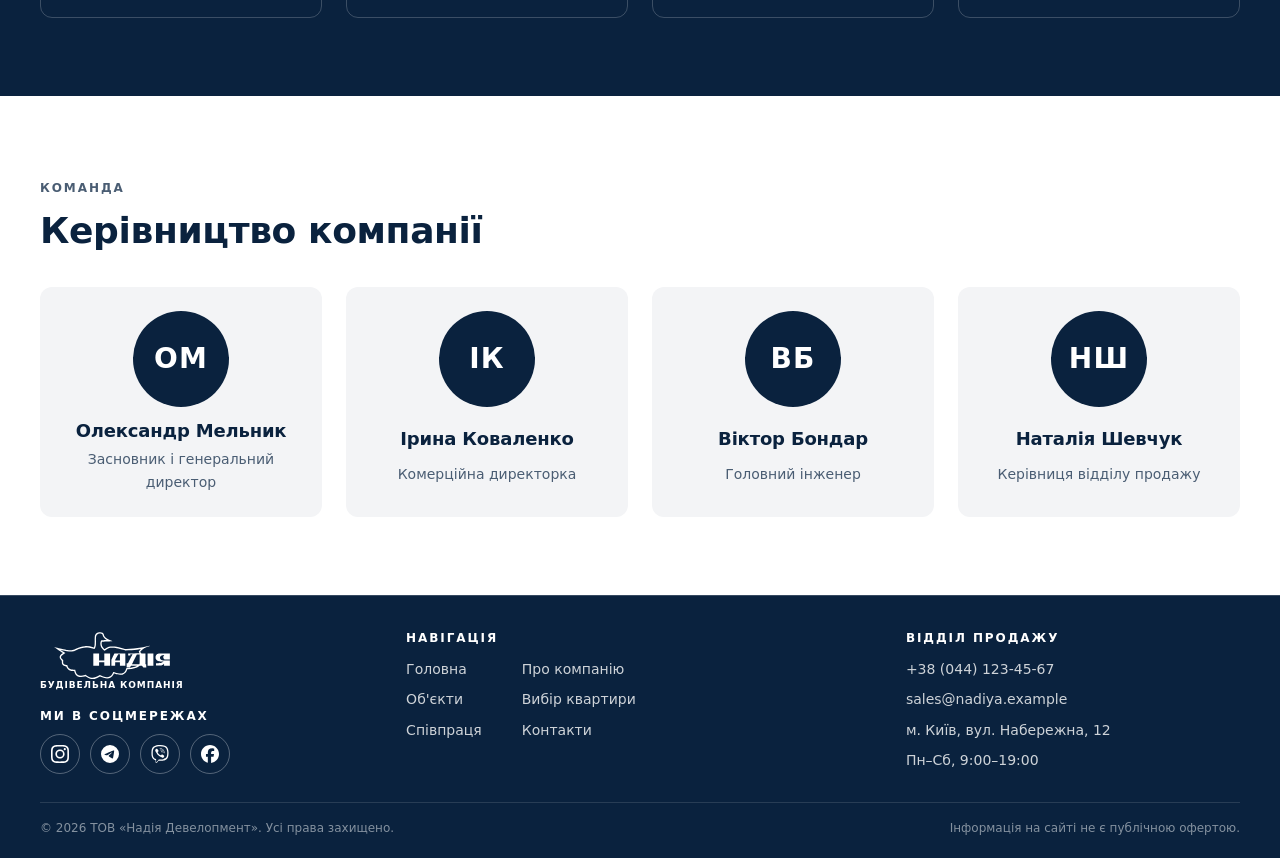
==== commit 6e123f38: "Підзадача 3: Кнопки «Консультація» в хедері та плаваюча - Напис кнопки в хедері та плаваючої кнопки:" ====
--- a/html/about.html
+++ b/html/about.html
@@ -40,7 +40,7 @@
 
       <div class="site-header__actions">
         <a class="header-phone" href="tel:+380441234567">+38 (044) 123-45-67</a>
-        <button class="btn btn--outline-light btn--sm header-cta" type="button" data-open-contact>Зв'язатися</button>
+        <button class="btn btn--outline-light btn--sm header-cta" type="button" data-open-contact>Консультація</button>
         <button class="burger" type="button" aria-expanded="false" aria-controls="main-nav" aria-label="Відкрити меню">
           <span class="burger__line"></span>
         </button>
@@ -326,9 +326,9 @@
   </footer>
 
   <!-- Quick-access contact button (every page) -->
-  <button class="fab" type="button" data-open-contact aria-label="Зв'язатися з відділом продажу">
+  <button class="fab" type="button" data-open-contact aria-label="Консультація: залишити заявку відділу продажу">
     <svg width="22" height="22" viewBox="0 0 24 24" fill="none" stroke="currentColor" stroke-width="2" aria-hidden="true"><path d="M22 16.9v3a2 2 0 0 1-2.2 2 19.8 19.8 0 0 1-8.6-3.1 19.5 19.5 0 0 1-6-6A19.8 19.8 0 0 1 2.1 4.2 2 2 0 0 1 4.1 2h3a2 2 0 0 1 2 1.7c.1.9.4 1.8.7 2.7a2 2 0 0 1-.5 2.1L8 9.8a16 16 0 0 0 6 6l1.3-1.3a2 2 0 0 1 2.1-.4c.9.3 1.8.6 2.7.7a2 2 0 0 1 1.7 2z"/></svg>
-    <span class="fab__label">Зв'язатися</span>
+    <span class="fab__label">Консультація</span>
   </button>
 
   <!-- Contact modal -->
